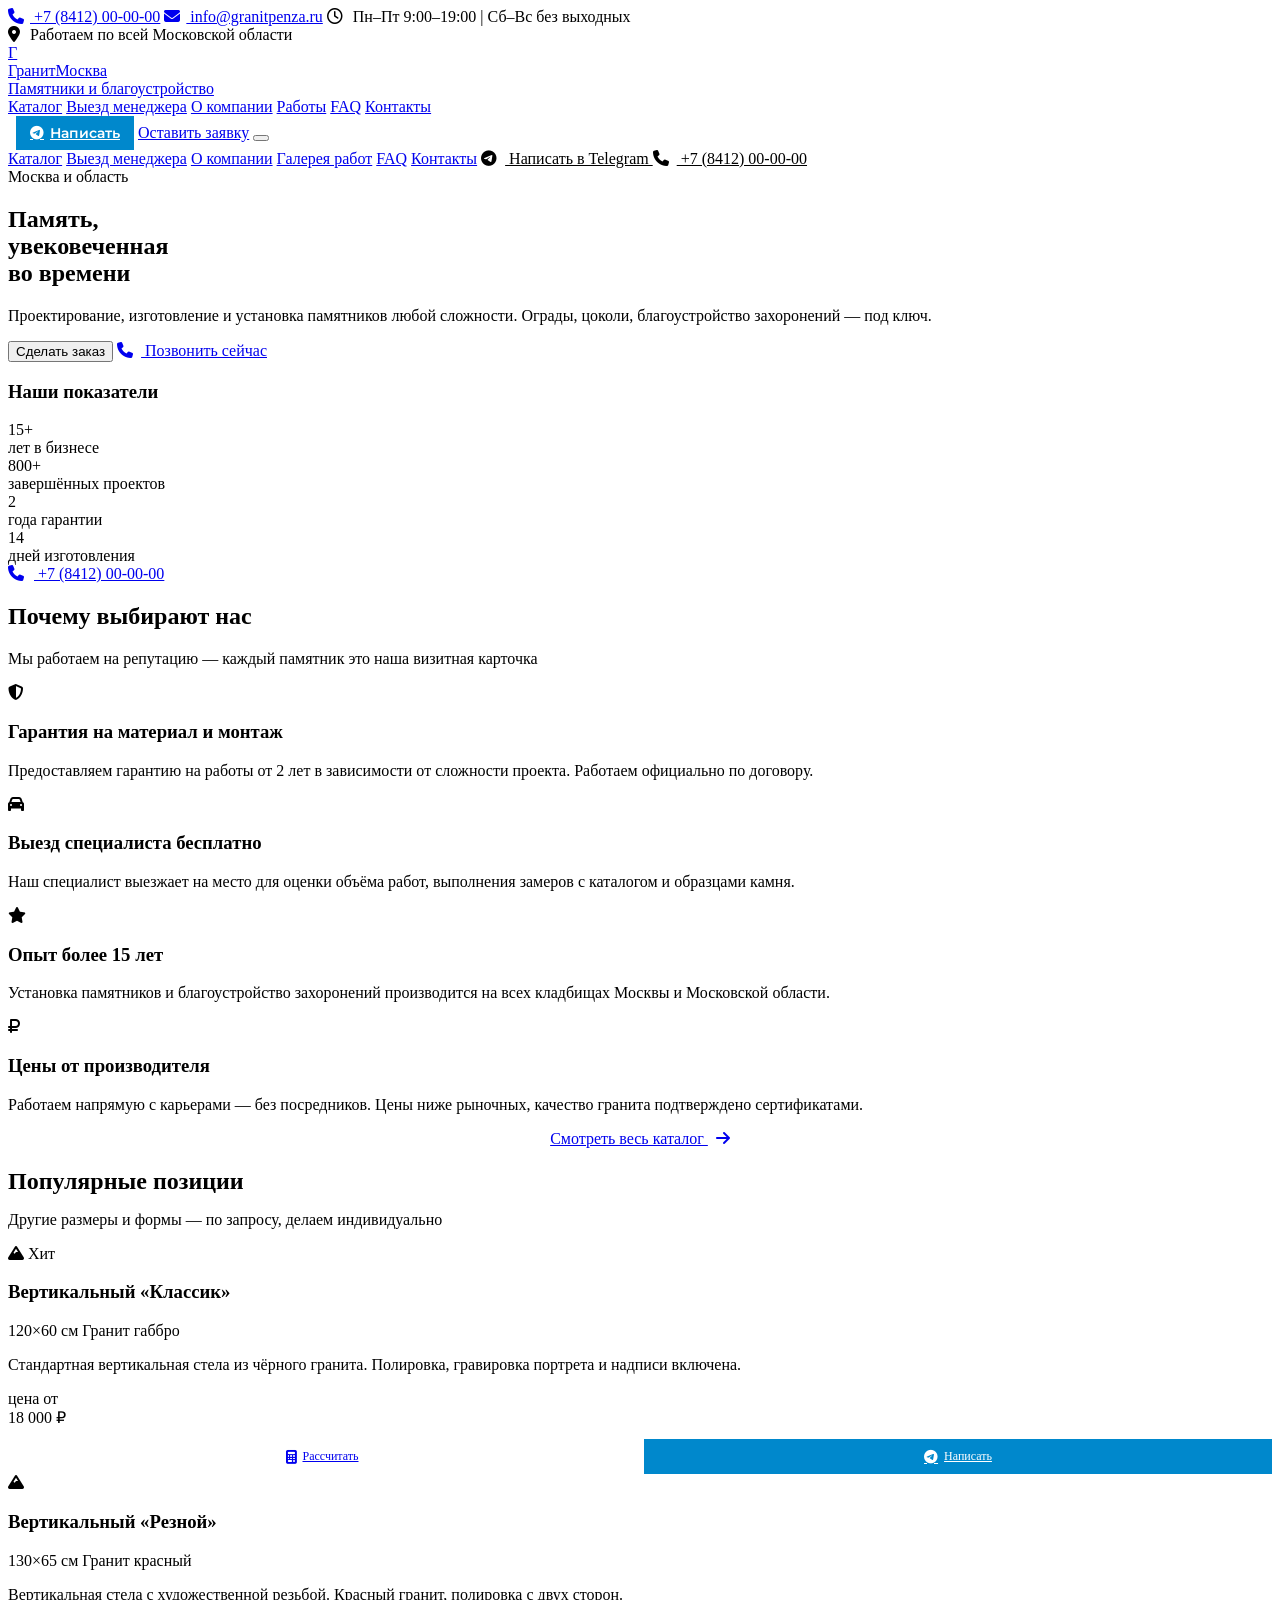
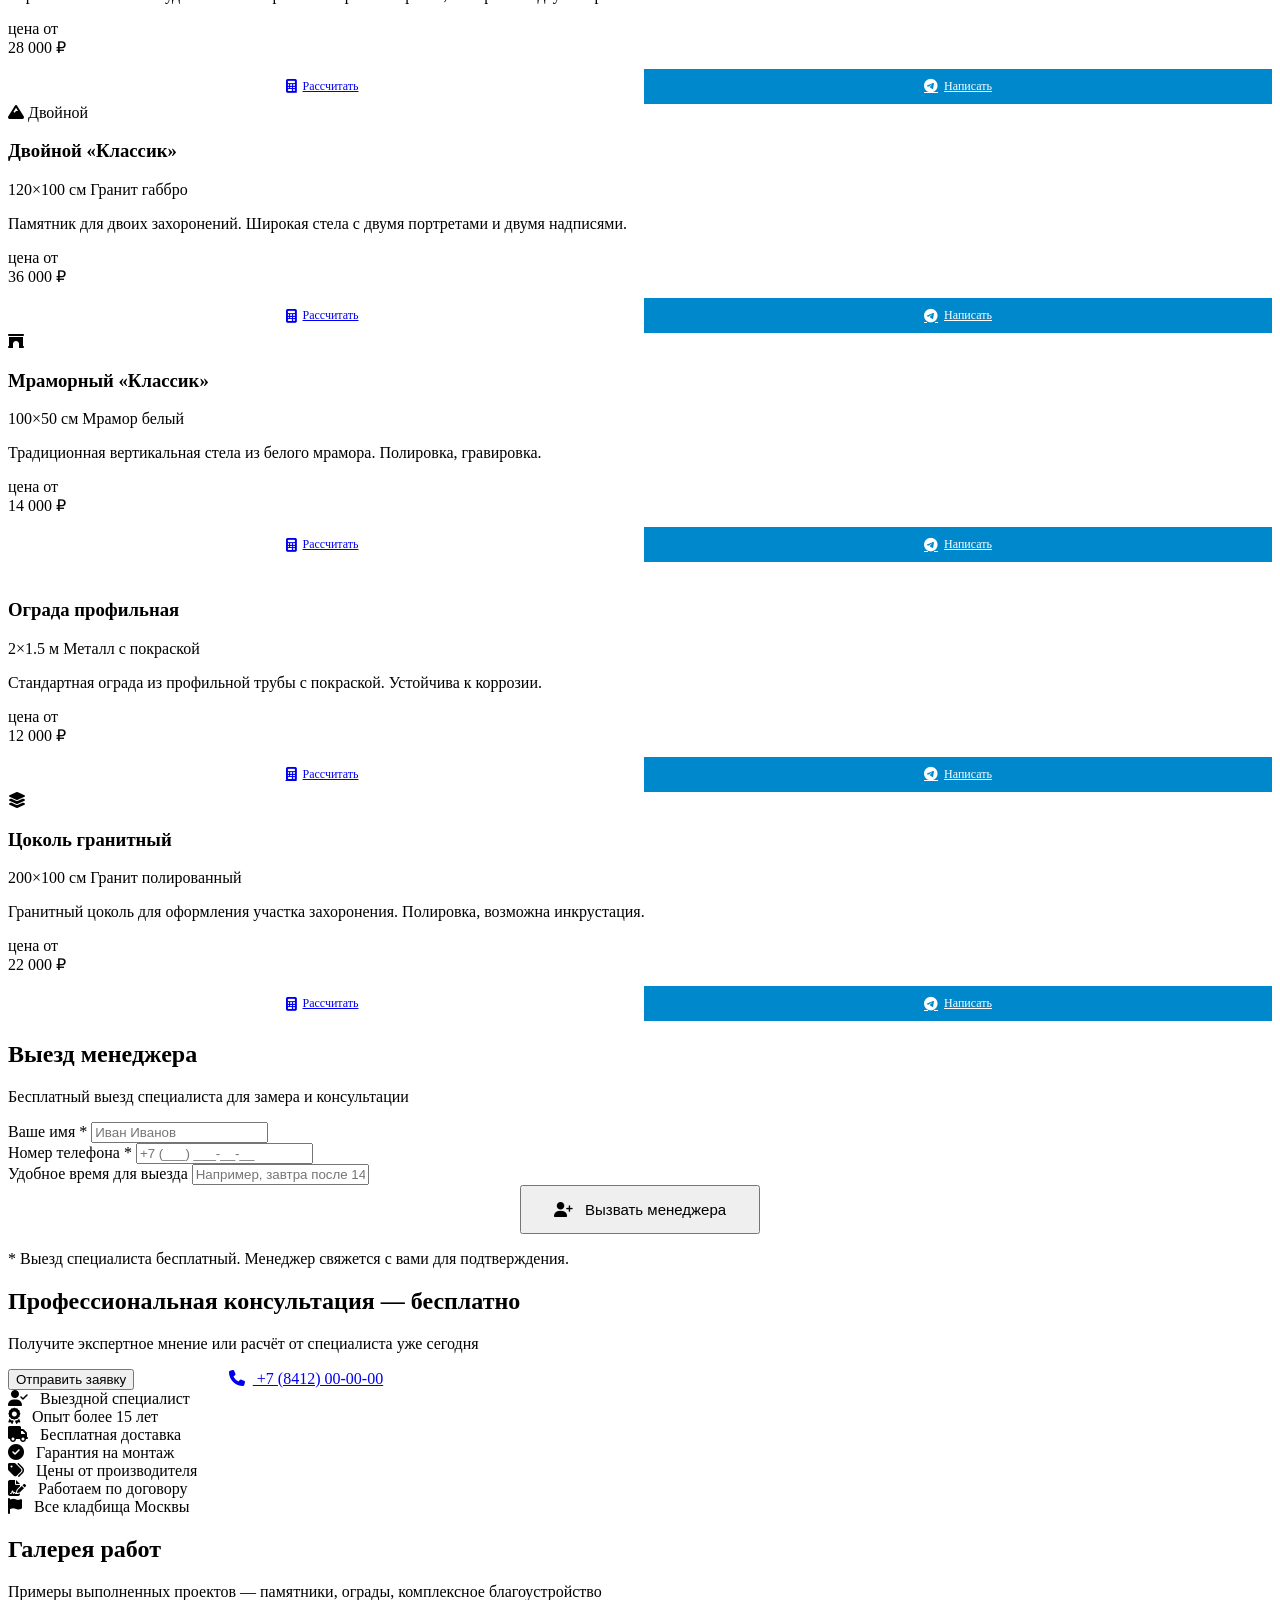
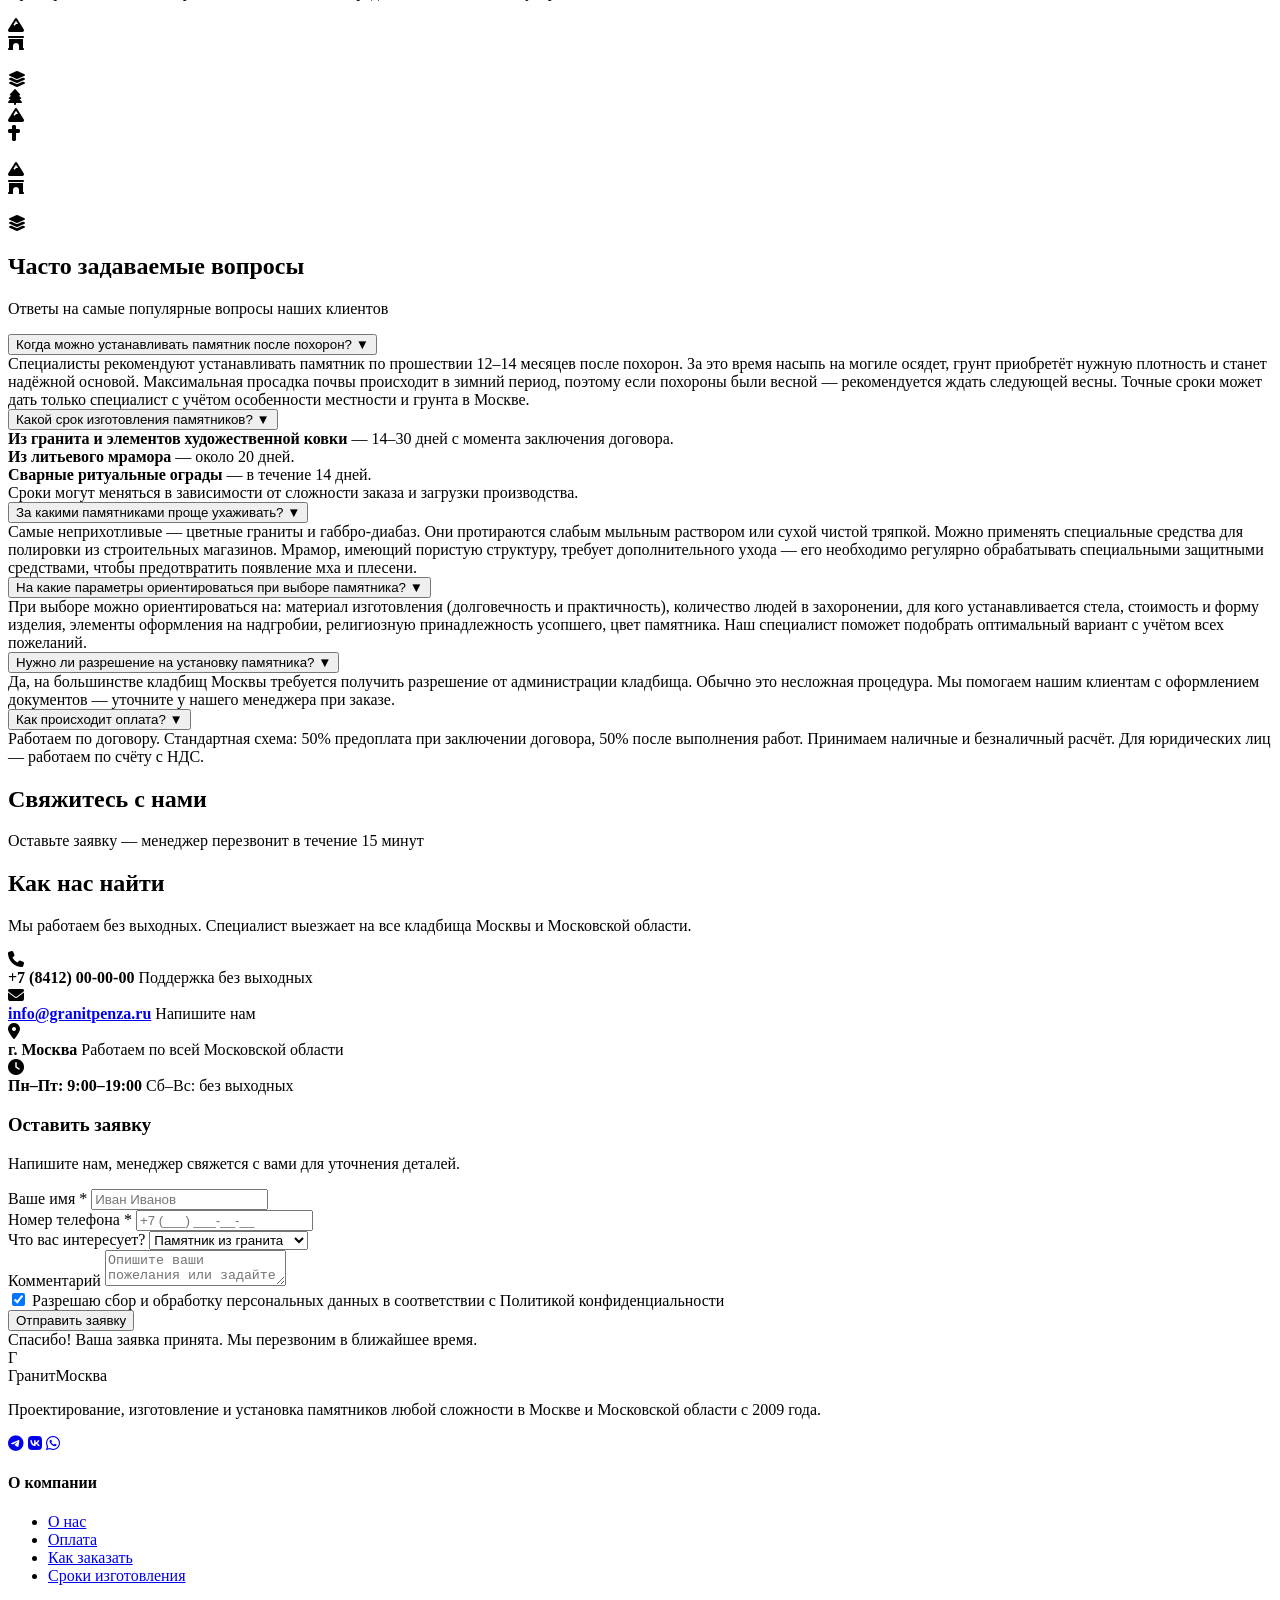
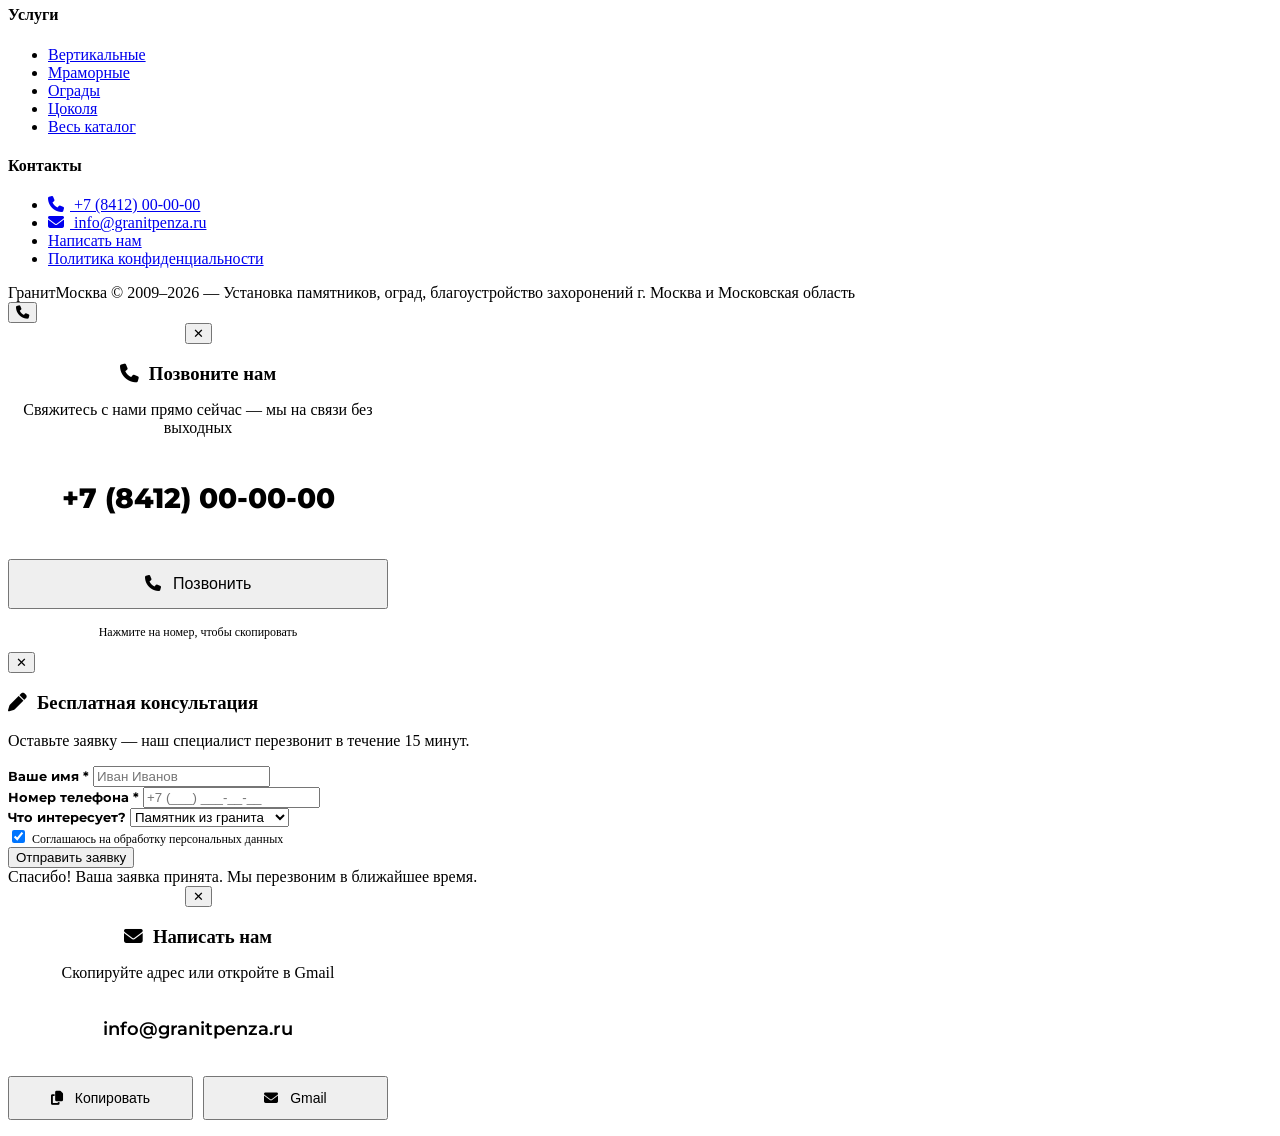
==== index.html @ 4744df00 "каталог с фильтрами, конструктор товара, адаптив" ====
<!DOCTYPE html>
<html lang="ru">
<head>
    <meta charset="UTF-8">
    <meta name="viewport" content="width=device-width, initial-scale=1.0">
    <title>ГранитМосква — Установка памятников, оград, благоустройство захоронений</title>
    <meta name="description" content="Проектирование, изготовление и установка памятников любой сложности в Москве. Установка оград, цоколя, монтаж и демонтаж.">
    <link rel="preconnect" href="https://fonts.googleapis.com">
    <link rel="preconnect" href="https://fonts.gstatic.com" crossorigin>
    <link href="https://fonts.googleapis.com/css2?family=Montserrat:wght@400;500;600;700;800&family=Open+Sans:wght@400;600&display=swap" rel="stylesheet">
    <link rel="stylesheet" href="https://cdnjs.cloudflare.com/ajax/libs/font-awesome/6.5.0/css/all.min.css">
    <link rel="stylesheet" href="css/style.css">
    <style>
        /* ===== ДОПОЛНИТЕЛЬНЫЕ СТИЛИ ДЛЯ ГЛАВНОЙ ===== */
        .catalog-link-wrap {
            text-align: center;
            margin-top: 12px;
        }
        .catalog-link-wrap .btn-primary {
            display: inline-block;
        }
        .item-actions {
            display: flex;
            gap: 8px;
            flex-wrap: wrap;
            margin-top: 12px;
        }
        .item-actions .btn-card {
            flex: 1;
            min-width: 80px;
            text-align: center;
            padding: 10px 12px;
            font-size: 12px;
            display: inline-flex;
            align-items: center;
            justify-content: center;
            gap: 6px;
        }
        .item-actions .btn-card i {
            font-size: 14px;
        }
        .btn-telegram {
            background: #0088cc;
            color: #fff;
        }
        .btn-telegram:hover {
            background: #006699;
            color: #fff;
        }
        .header-telegram {
            display: inline-flex;
            align-items: center;
            gap: 6px;
            background: #0088cc;
            color: #fff;
            padding: 8px 14px;
            border-radius: var(--radius);
            font-weight: 600;
            font-size: 14px;
            transition: background .2s;
            font-family: 'Montserrat', sans-serif;
            margin-left: 8px;
        }
        .header-telegram:hover {
            background: #006699;
            color: #fff;
        }
        @media (max-width: 900px) {
            .header-telegram {
                display: none;
            }
        }
    </style>
</head>
<body>

<!-- TOP BAR -->
<div class="topbar">
    <div class="container">
        <div class="topbar-contacts">
            <a href="tel:+78412000000" class="phone"><i class="fas fa-phone" style="margin-right:6px;"></i> +7 (8412) 00-00-00</a>
            <a href="#" onclick="event.preventDefault(); openEmailModal();"><i class="fas fa-envelope" style="margin-right:6px;"></i> info@granitpenza.ru</a>
            <span><i class="far fa-clock" style="margin-right:6px;"></i> Пн–Пт 9:00–19:00 | Сб–Вс без выходных</span>
        </div>
        <div class="topbar-right"><i class="fas fa-map-marker-alt" style="margin-right:6px;"></i> Работаем по всей Московской области</div>
    </div>
</div>

<!-- HEADER -->
<header id="top">
    <div class="header-inner">
        <a href="index.html" class="logo">
            <div class="logo-icon">Г</div>
            <div class="logo-text">
                <div class="logo-name">ГранитМосква</div>
                <div class="logo-sub">Памятники и благоустройство</div>
            </div>
        </a>
        <nav>
            <a href="catalog/" class="nav-link">Каталог</a>
            <a href="#callback" class="nav-link">Выезд менеджера</a>
            <a href="#about" class="nav-link">О компании</a>
            <a href="#gallery" class="nav-link">Работы</a>
            <a href="#faq" class="nav-link">FAQ</a>
            <a href="#contact" class="nav-link">Контакты</a>
        </nav>
        <a href="https://t.me/ваш_телеграм" target="_blank" class="header-telegram">
            <i class="fab fa-telegram-plane"></i> Написать
        </a>
        <a href="#contact" class="header-cta">Оставить заявку</a>
        <button class="burger" onclick="toggleMenu()" aria-label="Меню">
            <span></span><span></span><span></span>
        </button>
    </div>
    <div class="mobile-nav" id="mobileNav">
        <a href="catalog/" onclick="toggleMenu()">Каталог</a>
        <a href="#callback" onclick="toggleMenu()">Выезд менеджера</a>
        <a href="#about" onclick="toggleMenu()">О компании</a>
        <a href="#gallery" onclick="toggleMenu()">Галерея работ</a>
        <a href="#faq" onclick="toggleMenu()">FAQ</a>
        <a href="#contact" onclick="toggleMenu()">Контакты</a>
        <a href="https://t.me/ваш_телеграм" target="_blank" style="color: var(--gold-light); margin-top:8px;">
            <i class="fab fa-telegram-plane" style="margin-right:8px;"></i> Написать в Telegram
        </a>
        <a href="tel:+78412000000" style="color: var(--gold-light); margin-top:4px;">
            <i class="fas fa-phone" style="margin-right:8px;"></i> +7 (8412) 00-00-00
        </a>
    </div>
</header>

<!-- HERO -->
<section class="hero">
    <div class="hero-inner">
        <div class="hero-content">
            <div class="hero-label">Москва и область</div>
            <h1>Память,<br><span>увековеченная</span><br>во времени</h1>
            <p class="hero-desc">Проектирование, изготовление и установка памятников любой сложности. Ограды, цоколи, благоустройство захоронений — под ключ.</p>
            <div class="hero-buttons">
                <button class="btn-primary" onclick="openModal()">Сделать заказ</button>
                <a href="tel:+78412000000" class="btn-outline"><i class="fas fa-phone" style="margin-right:8px;"></i> Позвонить сейчас</a>
            </div>
        </div>
        <div class="hero-visual">
            <div class="hero-card">
                <h3>Наши показатели</h3>
                <div class="hero-stats">
                    <div class="hero-stat">
                        <div class="hero-stat-num">15+</div>
                        <div class="hero-stat-label">лет в бизнесе</div>
                    </div>
                    <div class="hero-stat">
                        <div class="hero-stat-num">800+</div>
                        <div class="hero-stat-label">завершённых проектов</div>
                    </div>
                    <div class="hero-stat">
                        <div class="hero-stat-num">2</div>
                        <div class="hero-stat-label">года гарантии</div>
                    </div>
                    <div class="hero-stat">
                        <div class="hero-stat-num">14</div>
                        <div class="hero-stat-label">дней изготовления</div>
                    </div>
                </div>
                <a href="tel:+78412000000" class="hero-phone-big">
                    <i class="fas fa-phone" style="margin-right:10px;"></i> +7 (8412) 00-00-00
                </a>
            </div>
        </div>
    </div>
</section>

<!-- ADVANTAGES -->
<section class="advantages" id="about">
    <h2 class="section-title">Почему выбирают нас</h2>
    <p class="section-sub">Мы работаем на репутацию — каждый памятник это наша визитная карточка</p>
    <div class="adv-grid">
        <div class="adv-card">
            <div class="adv-icon"><i class="fas fa-shield-alt"></i></div>
            <h3>Гарантия на материал и монтаж</h3>
            <p>Предоставляем гарантию на работы от 2 лет в зависимости от сложности проекта. Работаем официально по договору.</p>
        </div>
        <div class="adv-card">
            <div class="adv-icon"><i class="fas fa-car"></i></div>
            <h3>Выезд специалиста бесплатно</h3>
            <p>Наш специалист выезжает на место для оценки объёма работ, выполнения замеров с каталогом и образцами камня.</p>
        </div>
        <div class="adv-card">
            <div class="adv-icon"><i class="fas fa-star"></i></div>
            <h3>Опыт более 15 лет</h3>
            <p>Установка памятников и благоустройство захоронений производится на всех кладбищах Москвы и Московской области.</p>
        </div>
        <div class="adv-card">
            <div class="adv-icon"><i class="fas fa-ruble-sign"></i></div>
            <h3>Цены от производителя</h3>
            <p>Работаем напрямую с карьерами — без посредников. Цены ниже рыночных, качество гранита подтверждено сертификатами.</p>
        </div>
    </div>
</section>


    <div class="catalog-link-wrap">
        <a href="catalog/" class="btn-primary">
            Смотреть весь каталог <i class="fas fa-arrow-right" style="margin-left:8px;"></i>
        </a>
    </div>

<!-- POPULAR ITEMS -->
<section class="catalog-items">
    <div class="container">
        <h2 class="section-title" style="margin-bottom:8px">Популярные позиции</h2>
        <p class="section-sub">Другие размеры и формы — по запросу, делаем индивидуально</p>
    </div>
    <div class="items-grid" id="popularGrid">
        <!-- Загружается через JS -->
    </div>
</section>

<!-- CALLBACK (вместо калькулятора) -->
<section class="calculator" id="callback">
    <h2 class="section-title">Выезд менеджера</h2>
    <p class="section-sub">Бесплатный выезд специалиста для замера и консультации</p>
    <div class="calc-box">
        <div class="calc-grid">
            <div class="calc-field full">
                <label class="calc-label">Ваше имя *</label>
                <input type="text" id="cbname" class="calc-input" placeholder="Иван Иванов">
            </div>
            <div class="calc-field full">
                <label class="calc-label">Номер телефона *</label>
                <input type="tel" id="cbphone" class="calc-input" placeholder="+7 (___) ___-__-__">
            </div>
            <div class="calc-field full">
                <label class="calc-label">Удобное время для выезда</label>
                <input type="text" id="cbtime" class="calc-input" placeholder="Например, завтра после 14:00">
            </div>
        </div>
        <div style="text-align:center">
            <button class="btn-primary" onclick="sendCallbackRequest()" style="font-size:15px;padding:14px 32px;">
                <i class="fas fa-user-plus" style="margin-right:8px;"></i> Вызвать менеджера
            </button>
        </div>
        <p class="calc-note">* Выезд специалиста бесплатный. Менеджер свяжется с вами для подтверждения.</p>
    </div>
</section>

<!-- CTA BANNER -->
<div class="cta-banner">
    <h2>Профессиональная консультация — бесплатно</h2>
    <p>Получите экспертное мнение или расчёт от специалиста уже сегодня</p>
    <div class="cta-row">
        <button class="btn-primary" onclick="openModal()">Отправить заявку</button>
        <span style="color:rgba(255,255,255,0.3)">или звоните:</span>
        <a href="tel:+78412000000" class="cta-phone"><i class="fas fa-phone" style="margin-right:8px;"></i> +7 (8412) 00-00-00</a>
    </div>
</div>

<!-- USP STRIP -->
<div class="usp-strip">
    <div class="usp-inner">
        <div class="usp-item"><i class="fas fa-user-check" style="margin-right:8px;"></i> Выездной специалист</div>
        <div class="usp-item"><i class="fas fa-award" style="margin-right:8px;"></i> Опыт более 15 лет</div>
        <div class="usp-item"><i class="fas fa-truck" style="margin-right:8px;"></i> Бесплатная доставка</div>
        <div class="usp-item"><i class="fas fa-check-circle" style="margin-right:8px;"></i> Гарантия на монтаж</div>
        <div class="usp-item"><i class="fas fa-tags" style="margin-right:8px;"></i> Цены от производителя</div>
        <div class="usp-item"><i class="fas fa-file-signature" style="margin-right:8px;"></i> Работаем по договору</div>
        <div class="usp-item"><i class="fas fa-flag" style="margin-right:8px;"></i> Все кладбища Москвы</div>
    </div>
</div>

<!-- GALLERY -->
<section class="gallery" id="gallery">
    <h2 class="section-title">Галерея работ</h2>
    <p class="section-sub">Примеры выполненных проектов — памятники, ограды, комплексное благоустройство</p>
    <div class="gallery-grid">
        <div class="gallery-item"><i class="fas fa-mountain"></i></div>
        <div class="gallery-item"><i class="fas fa-archway"></i></div>
        <div class="gallery-item"><i class="fas fa-fence"></i></div>
        <div class="gallery-item"><i class="fas fa-layer-group"></i></div>
        <div class="gallery-item"><i class="fas fa-tree"></i></div>
        <div class="gallery-item"><i class="fas fa-mountain"></i></div>
        <div class="gallery-item"><i class="fas fa-cross"></i></div>
        <div class="gallery-item"><i class="fas fa-candle-holder"></i></div>
        <div class="gallery-item"><i class="fas fa-mountain"></i></div>
        <div class="gallery-item"><i class="fas fa-archway"></i></div>
        <div class="gallery-item"><i class="fas fa-fence"></i></div>
        <div class="gallery-item"><i class="fas fa-layer-group"></i></div>
    </div>
</section>

<!-- FAQ -->
<section class="faq" id="faq">
    <h2 class="section-title">Часто задаваемые вопросы</h2>
    <p class="section-sub">Ответы на самые популярные вопросы наших клиентов</p>
    <div class="faq-list">
        <div class="faq-item">
            <button class="faq-q" onclick="toggleFaq(this)">
                Когда можно устанавливать памятник после похорон?
                <span class="arrow">▼</span>
            </button>
            <div class="faq-a">
                Специалисты рекомендуют устанавливать памятник по прошествии 12–14 месяцев после похорон. За это время насыпь на могиле осядет, грунт приобретёт нужную плотность и станет надёжной основой. Максимальная просадка почвы происходит в зимний период, поэтому если похороны были весной — рекомендуется ждать следующей весны. Точные сроки может дать только специалист с учётом особенности местности и грунта в Москве.
            </div>
        </div>
        <div class="faq-item">
            <button class="faq-q" onclick="toggleFaq(this)">
                Какой срок изготовления памятников?
                <span class="arrow">▼</span>
            </button>
            <div class="faq-a">
                <strong>Из гранита и элементов художественной ковки</strong> — 14–30 дней с момента заключения договора.<br>
                <strong>Из литьевого мрамора</strong> — около 20 дней.<br>
                <strong>Сварные ритуальные ограды</strong> — в течение 14 дней.<br>
                Сроки могут меняться в зависимости от сложности заказа и загрузки производства.
            </div>
        </div>
        <div class="faq-item">
            <button class="faq-q" onclick="toggleFaq(this)">
                За какими памятниками проще ухаживать?
                <span class="arrow">▼</span>
            </button>
            <div class="faq-a">
                Самые неприхотливые — цветные граниты и габбро-диабаз. Они протираются слабым мыльным раствором или сухой чистой тряпкой. Можно применять специальные средства для полировки из строительных магазинов. Мрамор, имеющий пористую структуру, требует дополнительного ухода — его необходимо регулярно обрабатывать специальными защитными средствами, чтобы предотвратить появление мха и плесени.
            </div>
        </div>
        <div class="faq-item">
            <button class="faq-q" onclick="toggleFaq(this)">
                На какие параметры ориентироваться при выборе памятника?
                <span class="arrow">▼</span>
            </button>
            <div class="faq-a">
                При выборе можно ориентироваться на: материал изготовления (долговечность и практичность), количество людей в захоронении, для кого устанавливается стела, стоимость и форму изделия, элементы оформления на надгробии, религиозную принадлежность усопшего, цвет памятника. Наш специалист поможет подобрать оптимальный вариант с учётом всех пожеланий.
            </div>
        </div>
        <div class="faq-item">
            <button class="faq-q" onclick="toggleFaq(this)">
                Нужно ли разрешение на установку памятника?
                <span class="arrow">▼</span>
            </button>
            <div class="faq-a">
                Да, на большинстве кладбищ Москвы требуется получить разрешение от администрации кладбища. Обычно это несложная процедура. Мы помогаем нашим клиентам с оформлением документов — уточните у нашего менеджера при заказе.
            </div>
        </div>
        <div class="faq-item">
            <button class="faq-q" onclick="toggleFaq(this)">
                Как происходит оплата?
                <span class="arrow">▼</span>
            </button>
            <div class="faq-a">
                Работаем по договору. Стандартная схема: 50% предоплата при заключении договора, 50% после выполнения работ. Принимаем наличные и безналичный расчёт. Для юридических лиц — работаем по счёту с НДС.
            </div>
        </div>
    </div>
</section>

<!-- CONTACT -->
<section class="contact" id="contact">
    <h2 class="section-title">Свяжитесь с нами</h2>
    <p class="section-sub">Оставьте заявку — менеджер перезвонит в течение 15 минут</p>
    <div class="contact-inner">
        <div class="contact-info">
            <h2>Как нас найти</h2>
            <p>Мы работаем без выходных. Специалист выезжает на все кладбища Москвы и Московской области.</p>
            <div class="contact-detail">
                <div class="cdet">
                    <div class="cdet-icon"><i class="fas fa-phone"></i></div>
                    <div>
                        <strong>+7 (8412) 00-00-00</strong>
                        <span>Поддержка без выходных</span>
                    </div>
                </div>
                <div class="cdet">
                    <div class="cdet-icon"><i class="fas fa-envelope"></i></div>
                    <div>
                        <strong><a href="#" onclick="event.preventDefault(); openEmailModal();">info@granitpenza.ru</a></strong>
                        <span>Напишите нам</span>
                    </div>
                </div>
                <div class="cdet">
                    <div class="cdet-icon"><i class="fas fa-map-marker-alt"></i></div>
                    <div>
                        <strong>г. Москва</strong>
                        <span>Работаем по всей Московской области</span>
                    </div>
                </div>
                <div class="cdet">
                    <div class="cdet-icon"><i class="fas fa-clock"></i></div>
                    <div>
                        <strong>Пн–Пт: 9:00–19:00</strong>
                        <span>Сб–Вс: без выходных</span>
                    </div>
                </div>
            </div>
        </div>
        <div class="form-card">
            <h3>Оставить заявку</h3>
            <p>Напишите нам, менеджер свяжется с вами для уточнения деталей.</p>
            <div id="mainForm">
                <div class="form-group">
                    <label>Ваше имя *</label>
                    <input type="text" id="fname" placeholder="Иван Иванов">
                </div>
                <div class="form-group">
                    <label>Номер телефона *</label>
                    <input type="tel" id="fphone" placeholder="+7 (___) ___-__-__">
                </div>
                <div class="form-group">
                    <label>Что вас интересует?</label>
                    <select id="ftype">
                        <option>Памятник из гранита</option>
                        <option>Памятник из мрамора</option>
                        <option>Ограда</option>
                        <option>Цоколь</option>
                        <option>Благоустройство</option>
                        <option>Другое</option>
                    </select>
                </div>
                <div class="form-group">
                    <label>Комментарий</label>
                    <textarea id="fcomment" placeholder="Опишите ваши пожелания или задайте вопрос..."></textarea>
                </div>
                <div class="form-checkbox">
                    <input type="checkbox" id="fcheck" checked>
                    <label for="fcheck">Разрешаю сбор и обработку персональных данных в соответствии с Политикой конфиденциальности</label>
                </div>
                <button class="btn-submit" onclick="submitForm('mainForm', 'mainSuccess')">Отправить заявку</button>
                <div class="success-msg" id="mainSuccess">Спасибо! Ваша заявка принята. Мы перезвоним в ближайшее время.</div>
            </div>
        </div>
    </div>
</section>

<!-- FOOTER -->
<footer>
    <div class="footer-inner">
        <div class="footer-brand">
            <div class="logo" style="margin-bottom:14px">
                <div class="logo-icon">Г</div>
                <div class="logo-text">
                    <div class="logo-name">ГранитМосква</div>
                </div>
            </div>
            <p>Проектирование, изготовление и установка памятников любой сложности в Москве и Московской области с 2009 года.</p>
            <div class="footer-social">
                <a href="https://t.me/ваш_телеграм" target="_blank" class="soc-btn" title="Telegram"><i class="fab fa-telegram-plane"></i></a>
                <a href="#" class="soc-btn" title="ВКонтакте"><i class="fab fa-vk"></i></a>
                <a href="#" class="soc-btn" title="WhatsApp"><i class="fab fa-whatsapp"></i></a>
            </div>
        </div>
        <div class="footer-col">
            <h4>О компании</h4>
            <ul>
                <li><a href="#about">О нас</a></li>
                <li><a href="#" onclick="return false">Оплата</a></li>
                <li><a href="#" onclick="return false">Как заказать</a></li>
                <li><a href="#" onclick="return false">Сроки изготовления</a></li>
            </ul>
        </div>
        <div class="footer-col">
            <h4>Услуги</h4>
            <ul>
                <li><a href="catalog/?category=vertical">Вертикальные</a></li>
                <li><a href="catalog/?category=marble">Мраморные</a></li>
                <li><a href="catalog/?category=fence">Ограды</a></li>
                <li><a href="catalog/?category=socle">Цоколя</a></li>
                <li><a href="catalog/">Весь каталог</a></li>
            </ul>
        </div>
        <div class="footer-col">
            <h4>Контакты</h4>
            <ul>
                <li><a href="tel:+78412000000"><i class="fas fa-phone" style="margin-right:6px;"></i> +7 (8412) 00-00-00</a></li>
                <li><a href="#" onclick="event.preventDefault(); openEmailModal();"><i class="fas fa-envelope" style="margin-right:6px;"></i> info@granitpenza.ru</a></li>
                <li><a href="#contact">Написать нам</a></li>
                <li><a href="#" onclick="return false">Политика конфиденциальности</a></li>
            </ul>
        </div>
    </div>
    <div class="footer-bottom container">
        <span>ГранитМосква © 2009–2026 — Установка памятников, оград, благоустройство захоронений</span>
        <span>г. Москва и Московская область</span>
    </div>
</footer>

<!-- FLOATING PHONE -->
<button class="floating-phone" onclick="openPhoneModal()" title="Позвонить">
    <i class="fas fa-phone"></i>
</button>

<!-- MODAL ДЛЯ ЗВОНКА -->
<div class="modal-overlay" id="phoneModalOverlay" onclick="closePhoneModalOutside(event)">
    <div class="modal" style="max-width:380px; text-align:center;">
        <button class="modal-close" onclick="closePhoneModal()">✕</button>
        <h3 style="margin-bottom:8px;"><i class="fas fa-phone" style="color:var(--gold); margin-right:10px;"></i>Позвоните нам</h3>
        <p style="margin-bottom:24px; color:var(--text-light);">Свяжитесь с нами прямо сейчас — мы на связи без выходных</p>
        <div style="background:var(--gray-bg); border-radius:12px; padding:20px; margin-bottom:24px;">
            <a href="tel:+78412000000" style="font-size:28px; font-weight:800; color:var(--dark); text-decoration:none; font-family:'Montserrat',sans-serif;">
                +7 (8412) 00-00-00
            </a>
        </div>
        <button class="btn-primary" onclick="window.location.href='tel:+78412000000'" style="width:100%; font-size:16px; padding:14px;">
            <i class="fas fa-phone" style="margin-right:8px;"></i> Позвонить
        </button>
        <p style="font-size:12px; color:var(--text-light); margin-top:16px;">Нажмите на номер, чтобы скопировать</p>
    </div>
</div>

<!-- MODAL ДЛЯ ЗАЯВКИ -->
<div class="modal-overlay" id="modalOverlay" onclick="closeModalOutside(event)">
    <div class="modal">
        <button class="modal-close" onclick="closeModal()">✕</button>
        <h3><i class="fas fa-pen" style="color:var(--gold); margin-right:10px;"></i>Бесплатная консультация</h3>
        <p>Оставьте заявку — наш специалист перезвонит в течение 15 минут.</p>
        <div id="modalFormWrap">
            <div class="form-group">
                <label style="color:var(--dark);font-weight:700;font-size:13px;font-family:'Montserrat',sans-serif;">Ваше имя *</label>
                <input type="text" id="mname" placeholder="Иван Иванов">
            </div>
            <div class="form-group">
                <label style="color:var(--dark);font-weight:700;font-size:13px;font-family:'Montserrat',sans-serif;">Номер телефона *</label>
                <input type="tel" id="mphone" placeholder="+7 (___) ___-__-__">
            </div>
            <div class="form-group">
                <label style="color:var(--dark);font-weight:700;font-size:13px;font-family:'Montserrat',sans-serif;">Что интересует?</label>
                <select id="mtype">
                    <option>Памятник из гранита</option>
                    <option>Памятник из мрамора</option>
                    <option>Ограда</option>
                    <option>Цоколь</option>
                    <option>Благоустройство</option>
                    <option>Другое</option>
                </select>
            </div>
            <div class="form-checkbox">
                <input type="checkbox" id="mcheck" checked>
                <label for="mcheck" style="font-size:12px;color:var(--text-light);">Соглашаюсь на обработку персональных данных</label>
            </div>
            <button class="btn-submit" onclick="submitForm('modalFormWrap', 'modalSuccess')">Отправить заявку</button>
            <div class="success-msg" id="modalSuccess">Спасибо! Ваша заявка принята. Мы перезвоним в ближайшее время.</div>
        </div>
    </div>
</div>

<!-- EMAIL MODAL -->
<div class="modal-overlay" id="emailModalOverlay" onclick="closeEmailModalOutside(event)">
    <div class="modal" style="max-width:380px; text-align:center;">
        <button class="modal-close" onclick="closeEmailModal()">✕</button>
        <h3 style="margin-bottom:8px;"><i class="fas fa-envelope" style="color:var(--gold); margin-right:10px;"></i>Написать нам</h3>
        <p style="margin-bottom:20px; color:var(--text-light);">Скопируйте адрес или откройте в Gmail</p>
        <div style="background:var(--gray-bg); border-radius:12px; padding:16px; margin-bottom:20px; word-break:break-all;">
            <span style="font-size:18px; font-weight:600; font-family:'Montserrat',sans-serif; color:var(--dark);">
                info@granitpenza.ru
            </span>
        </div>
        <div style="display:flex; gap:10px; flex-wrap:wrap; justify-content:center;">
            <button class="btn-primary" onclick="copyEmail()" style="flex:1; min-width:120px; font-size:14px; padding:12px 20px;">
                <i class="fas fa-copy" style="margin-right:8px;"></i> Копировать
            </button>
            <button class="btn-primary" onclick="openGmail()" style="flex:1; min-width:120px; font-size:14px; padding:12px 20px;">
                <i class="fas fa-envelope" style="margin-right:8px;"></i> Gmail
            </button>
        </div>
        <p style="font-size:12px; color:var(--text-light); margin-top:16px;" id="copyMessage"></p>
    </div>
</div>

<script src="js/main.js"></script>
<script>
    // ===== ЗАГРУЗКА ПОПУЛЯРНЫХ ТОВАРОВ НА ГЛАВНОЙ =====
    document.addEventListener('DOMContentLoaded', function() {
        const grid = document.getElementById('popularGrid');
        if (!grid) return;

        // Берём первые 6 популярных товаров из глобального списка
        const popular = PRODUCTS.filter(p => p.popular).slice(0, 6);

        if (popular.length === 0) {
            grid.innerHTML = '<p style="grid-column:1/-1;text-align:center;color:var(--text-light);">Нет популярных товаров</p>';
            return;
        }

        grid.innerHTML = popular.map(p => `
            <div class="item-card" data-cat="${p.category}">
                <div class="item-img">
                    <i class="fas fa-${p.imageIcon || 'mountain'}"></i>
                    ${p.badge ? `<span class="item-badge">${p.badge}</span>` : ''}
                </div>
                <div class="item-body">
                    <h3>${p.name}</h3>
                    <div class="item-dims">
                        <span class="dim-tag">${p.sizes[0]}</span>
                        <span class="dim-tag">${p.materials[0]}</span>
                    </div>
                    <p class="item-desc">${p.description}</p>
                    <div class="item-footer" style="flex-direction:column;gap:8px;align-items:stretch;">
                        <div class="item-price">
                            <div class="item-price-from">цена от</div>
                            <div class="item-price-val">${p.price.toLocaleString('ru-RU')} <span class="item-price-unit">₽</span></div>
                        </div>
                        <div class="item-actions">
                            <a href="product/?id=${p.id}" class="btn-card">
                                <i class="fas fa-calculator"></i> Рассчитать
                            </a>
                            <a href="https://t.me/ваш_телеграм" target="_blank" class="btn-card btn-telegram">
                                <i class="fab fa-telegram-plane"></i> Написать
                            </a>
                        </div>
                    </div>
                </div>
            </div>
        `).join('');
    });
</script>
</body>
</html>
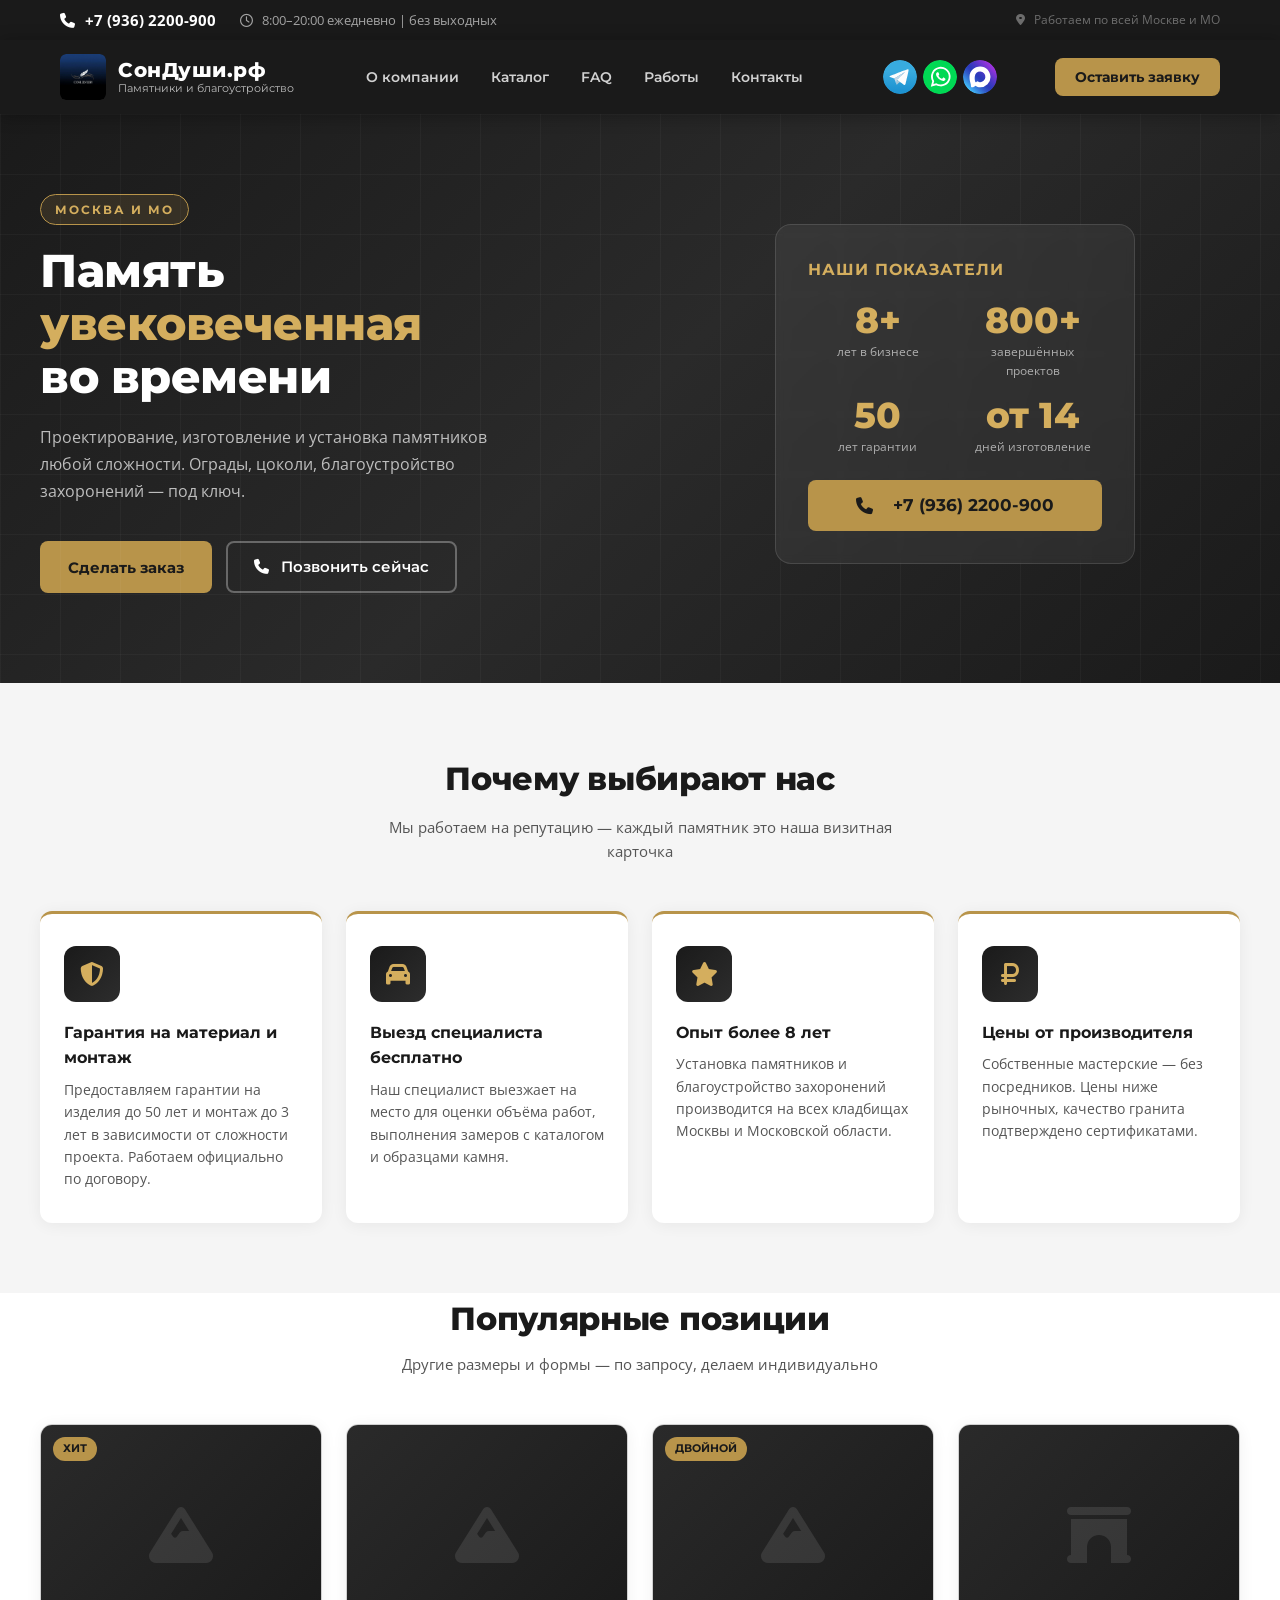
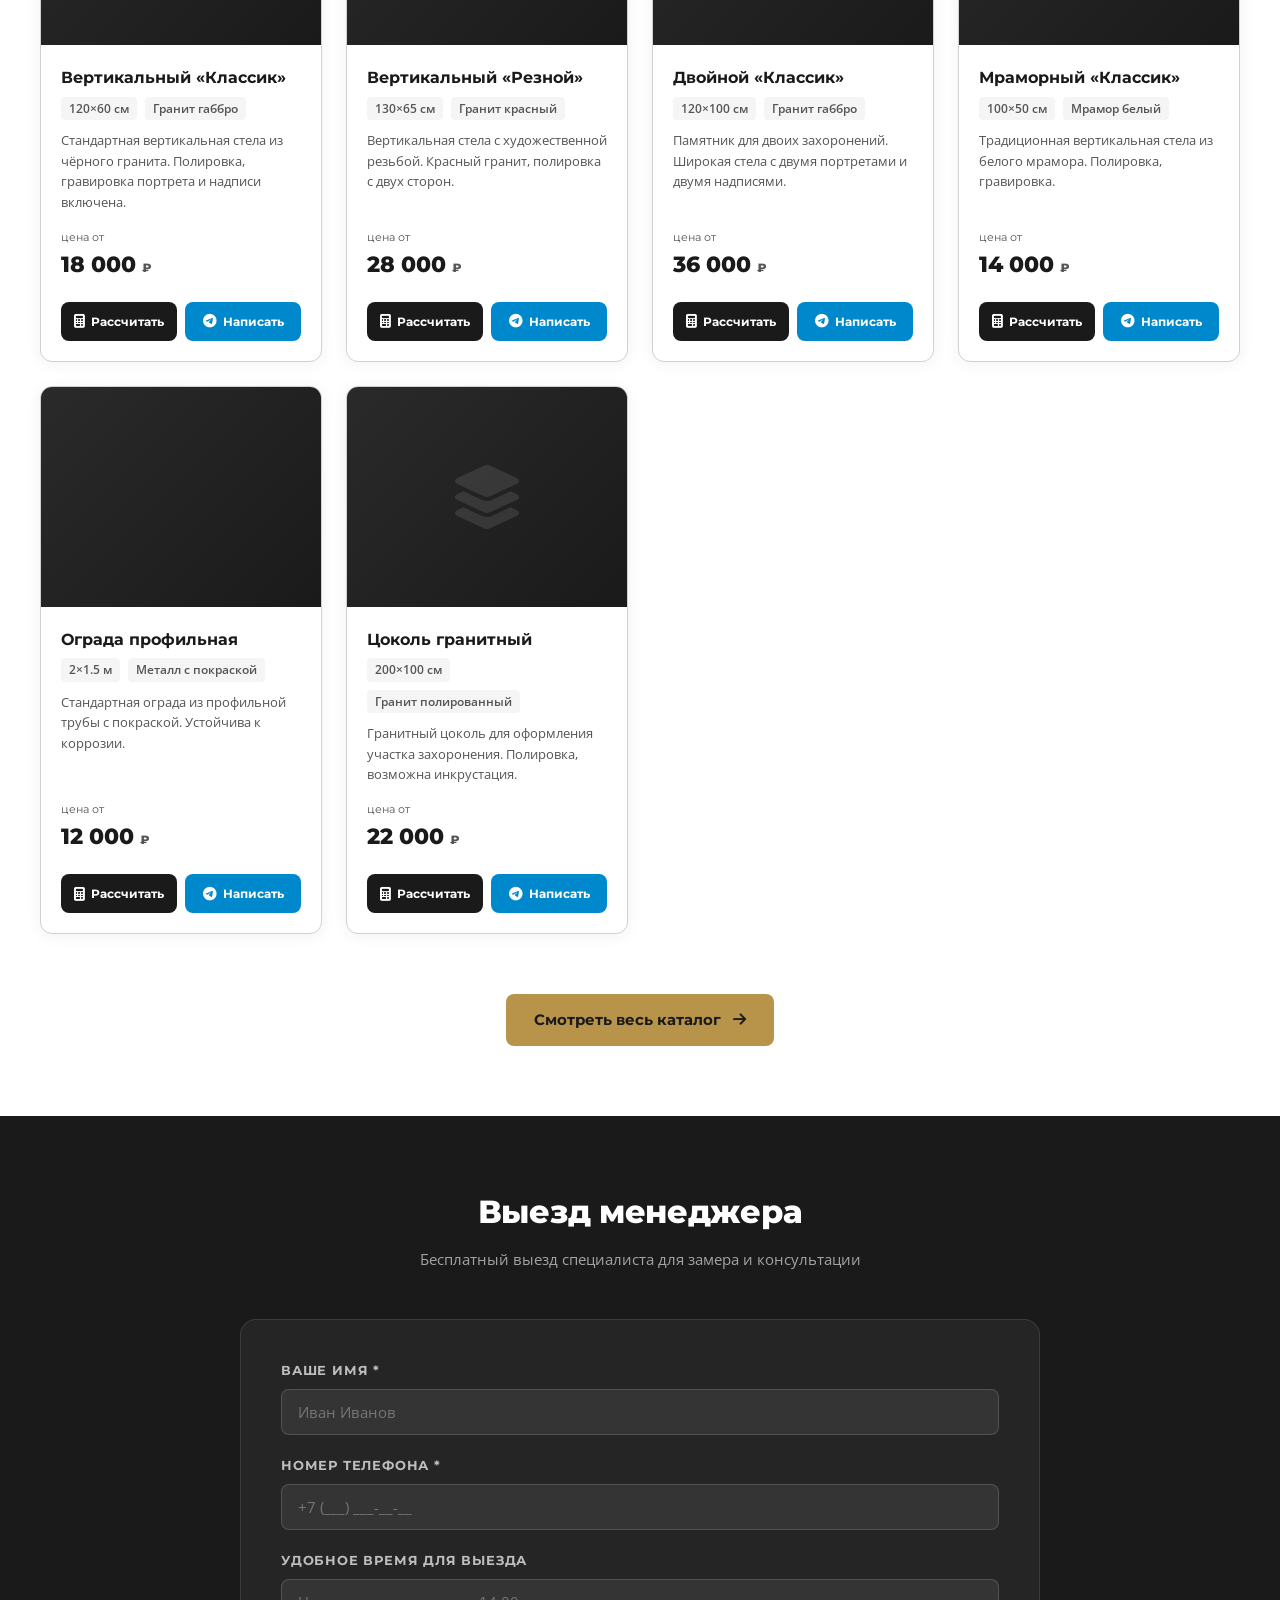
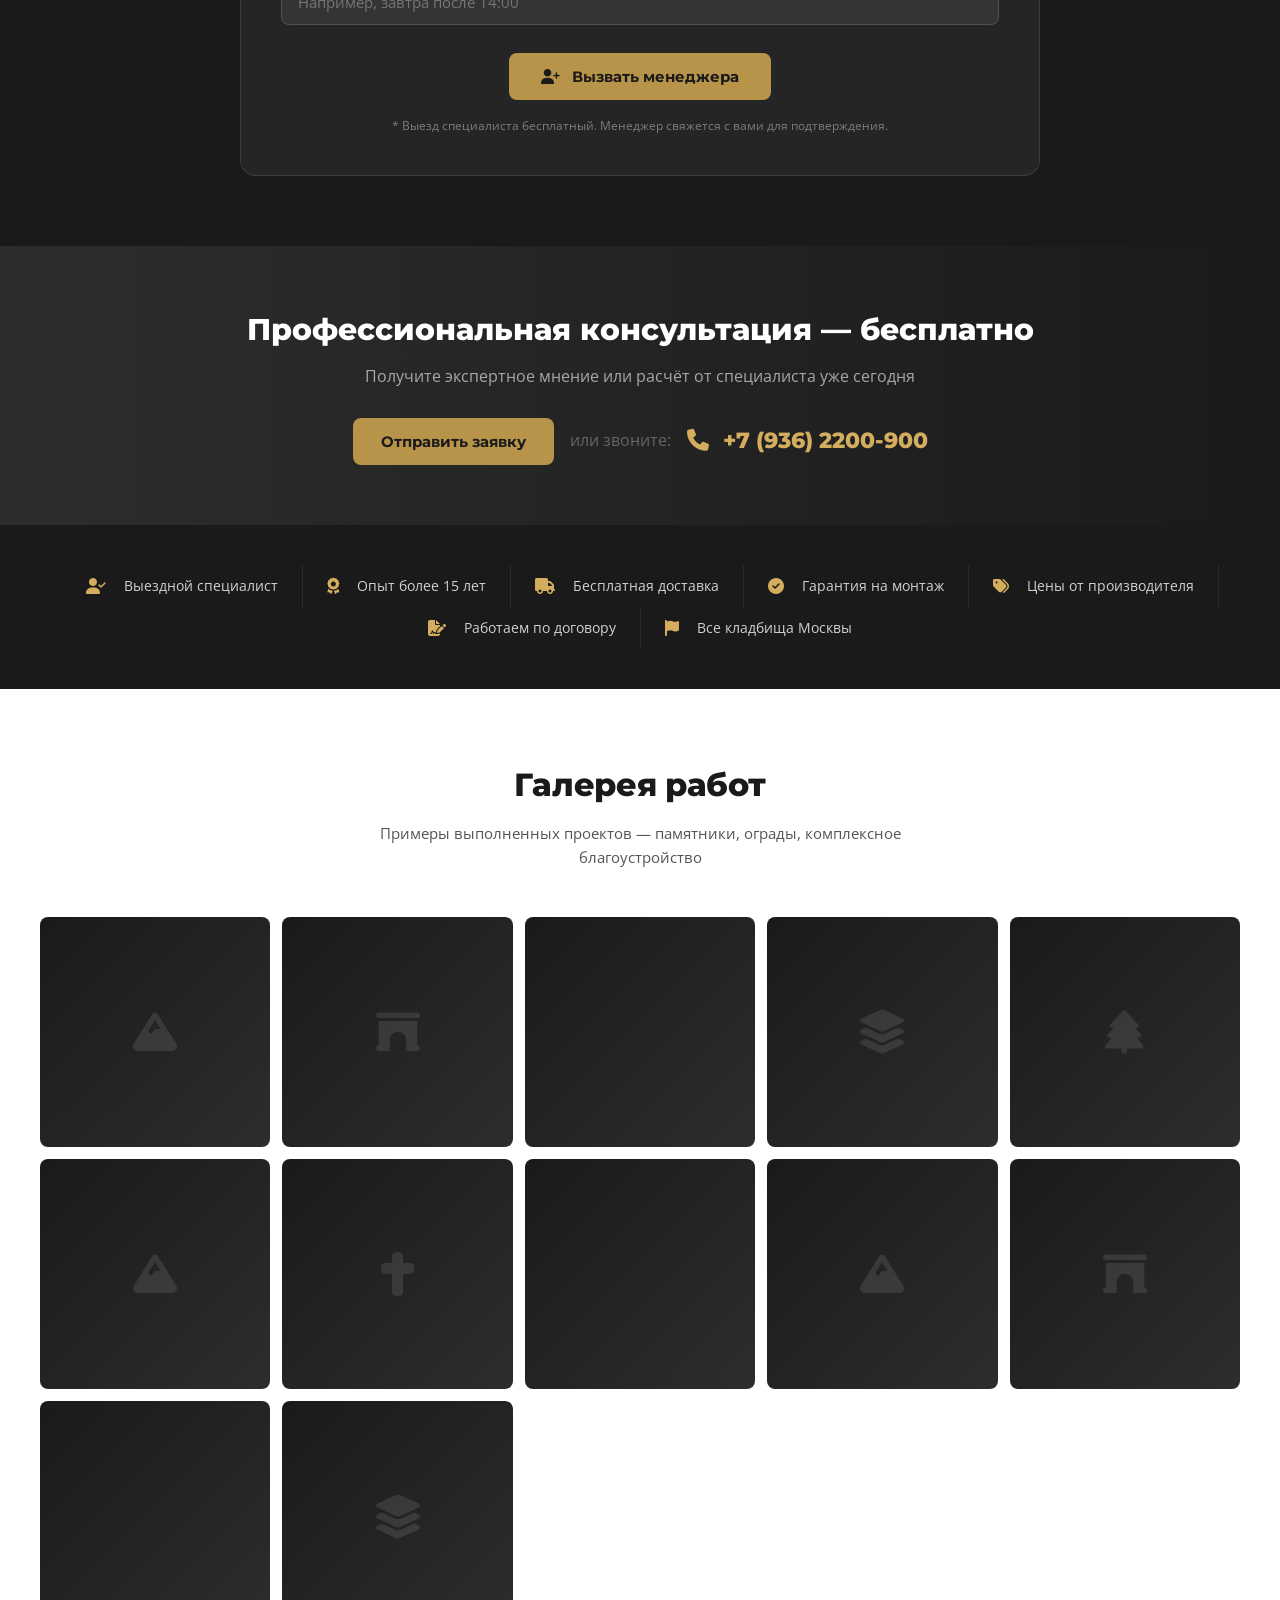
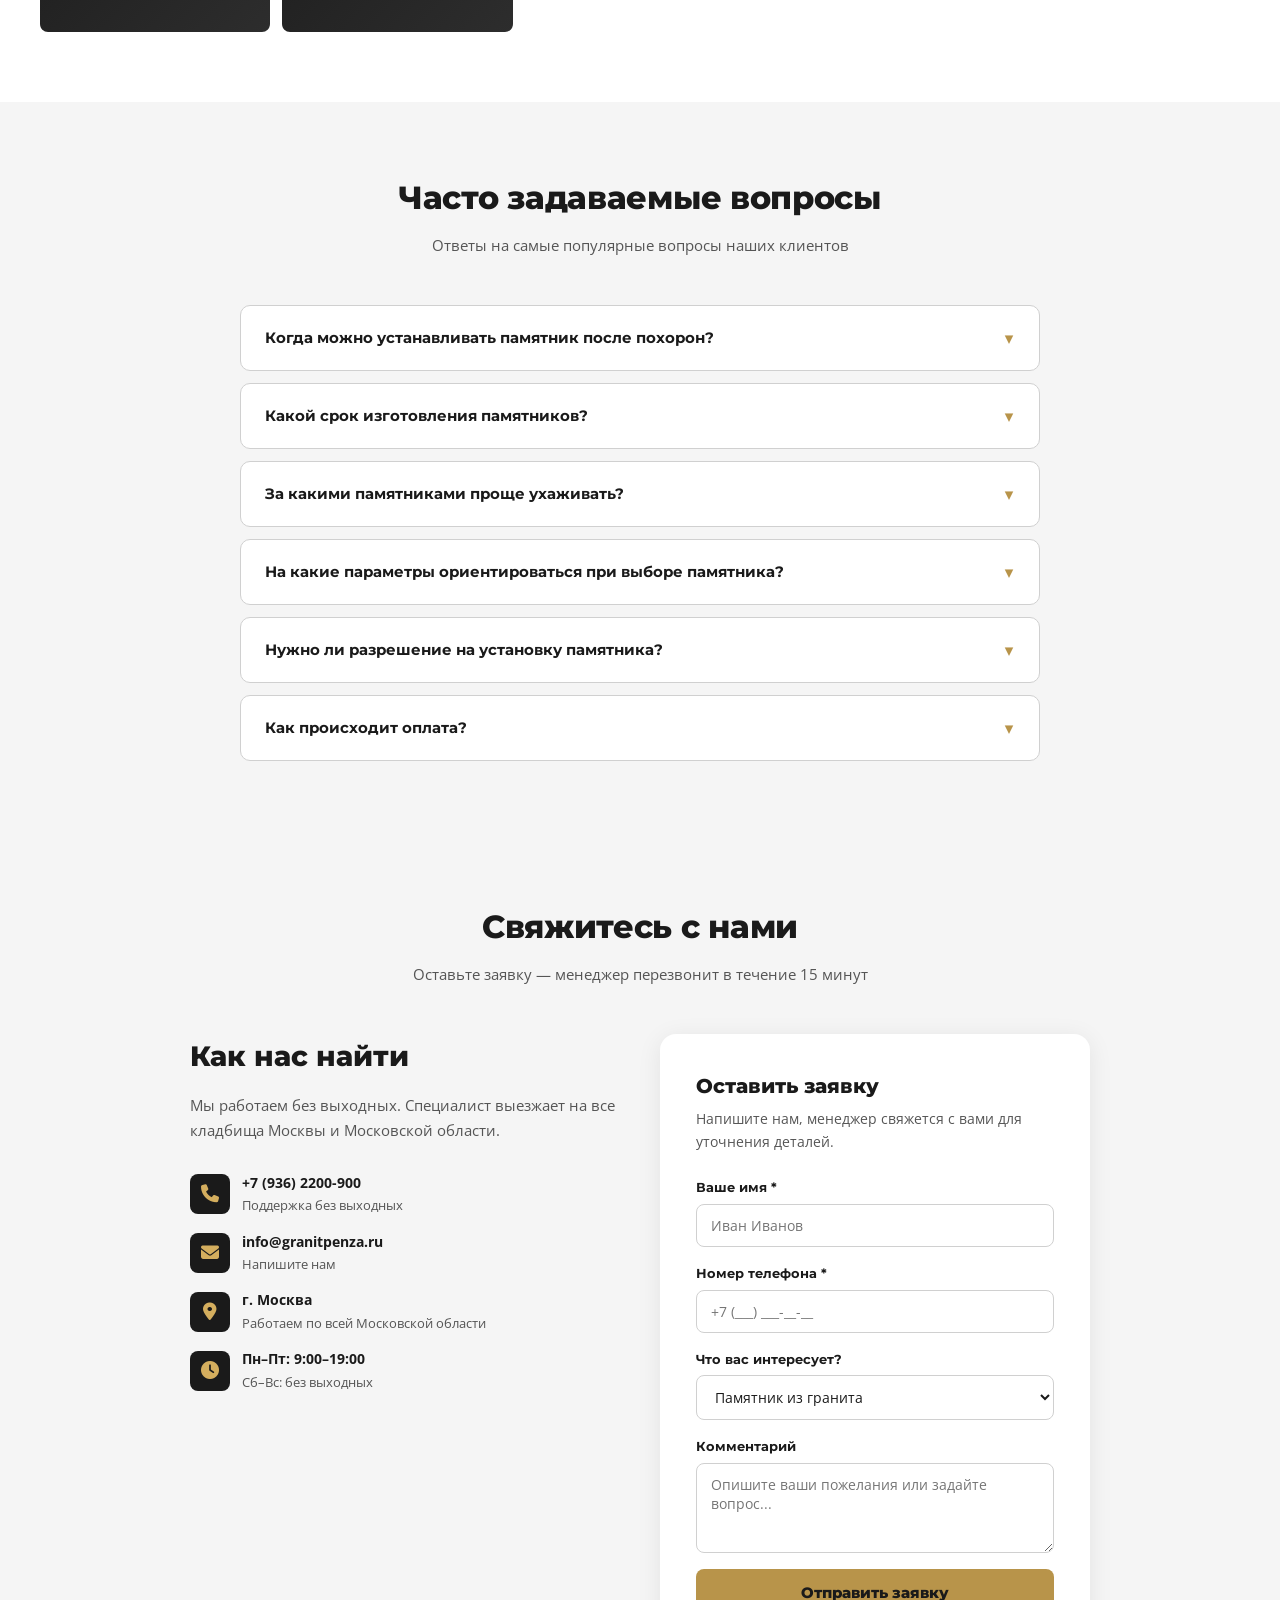
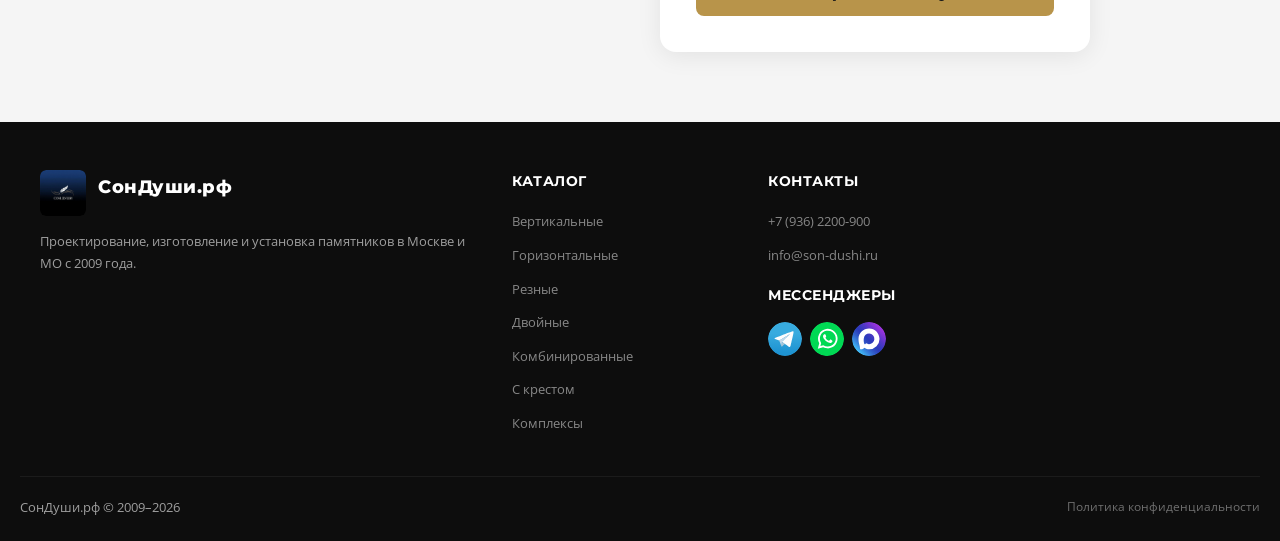
==== commit 91be00e6: "Политика конфиденциальности, свг значки мессенджеров, общая шапка и футер" ====
--- a/index.html
+++ b/index.html
@@ -3,7 +3,7 @@
 <head>
     <meta charset="UTF-8">
     <meta name="viewport" content="width=device-width, initial-scale=1.0">
-    <title>ГранитМосква — Установка памятников, оград, благоустройство захоронений</title>
+    <title>СонДуши.рф — Установка памятников, оград, благоустройство захоронений</title>
     <meta name="description" content="Проектирование, изготовление и установка памятников любой сложности в Москве. Установка оград, цоколя, монтаж и демонтаж.">
     <link rel="preconnect" href="https://fonts.googleapis.com">
     <link rel="preconnect" href="https://fonts.gstatic.com" crossorigin>
@@ -11,7 +11,7 @@
     <link rel="stylesheet" href="https://cdnjs.cloudflare.com/ajax/libs/font-awesome/6.5.0/css/all.min.css">
     <link rel="stylesheet" href="css/style.css">
     <style>
-        /* ===== ДОПОЛНИТЕЛЬНЫЕ СТИЛИ ДЛЯ ГЛАВНОЙ ===== */
+
         .catalog-link-wrap {
             text-align: center;
             margin-top: 12px;
@@ -78,66 +78,25 @@
 <div class="topbar">
     <div class="container">
         <div class="topbar-contacts">
-            <a href="tel:+78412000000" class="phone"><i class="fas fa-phone" style="margin-right:6px;"></i> +7 (8412) 00-00-00</a>
-            <a href="#" onclick="event.preventDefault(); openEmailModal();"><i class="fas fa-envelope" style="margin-right:6px;"></i> info@granitpenza.ru</a>
-            <span><i class="far fa-clock" style="margin-right:6px;"></i> Пн–Пт 9:00–19:00 | Сб–Вс без выходных</span>
-        </div>
-        <div class="topbar-right"><i class="fas fa-map-marker-alt" style="margin-right:6px;"></i> Работаем по всей Московской области</div>
+            <a href="tel:+79362200900" class="phone"><i class="fas fa-phone" style="margin-right:6px;"></i> +7 (936) 2200-900</a>
+            <span><i class="far fa-clock" style="margin-right:6px;"></i> 8:00–20:00 ежедневно | без выходных</span>
+        </div>
+        <div class="topbar-right"><i class="fas fa-map-marker-alt" style="margin-right:6px;"></i> Работаем по всей Москве и МО</div>
     </div>
 </div>
 
-<!-- HEADER -->
-<header id="top">
-    <div class="header-inner">
-        <a href="index.html" class="logo">
-            <div class="logo-icon">Г</div>
-            <div class="logo-text">
-                <div class="logo-name">ГранитМосква</div>
-                <div class="logo-sub">Памятники и благоустройство</div>
-            </div>
-        </a>
-        <nav>
-            <a href="catalog/" class="nav-link">Каталог</a>
-            <a href="#callback" class="nav-link">Выезд менеджера</a>
-            <a href="#about" class="nav-link">О компании</a>
-            <a href="#gallery" class="nav-link">Работы</a>
-            <a href="#faq" class="nav-link">FAQ</a>
-            <a href="#contact" class="nav-link">Контакты</a>
-        </nav>
-        <a href="https://t.me/ваш_телеграм" target="_blank" class="header-telegram">
-            <i class="fab fa-telegram-plane"></i> Написать
-        </a>
-        <a href="#contact" class="header-cta">Оставить заявку</a>
-        <button class="burger" onclick="toggleMenu()" aria-label="Меню">
-            <span></span><span></span><span></span>
-        </button>
-    </div>
-    <div class="mobile-nav" id="mobileNav">
-        <a href="catalog/" onclick="toggleMenu()">Каталог</a>
-        <a href="#callback" onclick="toggleMenu()">Выезд менеджера</a>
-        <a href="#about" onclick="toggleMenu()">О компании</a>
-        <a href="#gallery" onclick="toggleMenu()">Галерея работ</a>
-        <a href="#faq" onclick="toggleMenu()">FAQ</a>
-        <a href="#contact" onclick="toggleMenu()">Контакты</a>
-        <a href="https://t.me/ваш_телеграм" target="_blank" style="color: var(--gold-light); margin-top:8px;">
-            <i class="fab fa-telegram-plane" style="margin-right:8px;"></i> Написать в Telegram
-        </a>
-        <a href="tel:+78412000000" style="color: var(--gold-light); margin-top:4px;">
-            <i class="fas fa-phone" style="margin-right:8px;"></i> +7 (8412) 00-00-00
-        </a>
-    </div>
-</header>
+<header id="site-header"></header>
 
 <!-- HERO -->
 <section class="hero">
     <div class="hero-inner">
         <div class="hero-content">
-            <div class="hero-label">Москва и область</div>
-            <h1>Память,<br><span>увековеченная</span><br>во времени</h1>
+            <div class="hero-label">Москва и МО</div>
+            <h1>Память<br><span>увековеченная</span><br>во времени</h1>
             <p class="hero-desc">Проектирование, изготовление и установка памятников любой сложности. Ограды, цоколи, благоустройство захоронений — под ключ.</p>
             <div class="hero-buttons">
                 <button class="btn-primary" onclick="openModal()">Сделать заказ</button>
-                <a href="tel:+78412000000" class="btn-outline"><i class="fas fa-phone" style="margin-right:8px;"></i> Позвонить сейчас</a>
+                <a href="tel:+79362200900" class="btn-outline"><i class="fas fa-phone" style="margin-right:8px;"></i> Позвонить сейчас</a>
             </div>
         </div>
         <div class="hero-visual">
@@ -145,7 +104,7 @@
                 <h3>Наши показатели</h3>
                 <div class="hero-stats">
                     <div class="hero-stat">
-                        <div class="hero-stat-num">15+</div>
+                        <div class="hero-stat-num">8+</div>
                         <div class="hero-stat-label">лет в бизнесе</div>
                     </div>
                     <div class="hero-stat">
@@ -153,16 +112,16 @@
                         <div class="hero-stat-label">завершённых проектов</div>
                     </div>
                     <div class="hero-stat">
-                        <div class="hero-stat-num">2</div>
-                        <div class="hero-stat-label">года гарантии</div>
+                        <div class="hero-stat-num">50</div>
+                        <div class="hero-stat-label">лет гарантии</div>
                     </div>
                     <div class="hero-stat">
-                        <div class="hero-stat-num">14</div>
-                        <div class="hero-stat-label">дней изготовления</div>
-                    </div>
-                </div>
-                <a href="tel:+78412000000" class="hero-phone-big">
-                    <i class="fas fa-phone" style="margin-right:10px;"></i> +7 (8412) 00-00-00
+                        <div class="hero-stat-num">от 14</div>
+                        <div class="hero-stat-label">дней изготовление</div>
+                    </div>
+                </div>
+                <a href="tel:+79362200900" class="hero-phone-big">
+                    <i class="fas fa-phone" style="margin-right:10px;"></i> +7 (936) 2200-900
                 </a>
             </div>
         </div>
@@ -177,7 +136,7 @@
         <div class="adv-card">
             <div class="adv-icon"><i class="fas fa-shield-alt"></i></div>
             <h3>Гарантия на материал и монтаж</h3>
-            <p>Предоставляем гарантию на работы от 2 лет в зависимости от сложности проекта. Работаем официально по договору.</p>
+            <p>Предоставляем гарантии на изделия до 50 лет и монтаж до 3 лет в зависимости от сложности проекта. Работаем официально по договору.</p>
         </div>
         <div class="adv-card">
             <div class="adv-icon"><i class="fas fa-car"></i></div>
@@ -186,23 +145,18 @@
         </div>
         <div class="adv-card">
             <div class="adv-icon"><i class="fas fa-star"></i></div>
-            <h3>Опыт более 15 лет</h3>
+            <h3>Опыт более 8 лет</h3>
             <p>Установка памятников и благоустройство захоронений производится на всех кладбищах Москвы и Московской области.</p>
         </div>
         <div class="adv-card">
             <div class="adv-icon"><i class="fas fa-ruble-sign"></i></div>
             <h3>Цены от производителя</h3>
-            <p>Работаем напрямую с карьерами — без посредников. Цены ниже рыночных, качество гранита подтверждено сертификатами.</p>
-        </div>
-    </div>
-</section>
-
-
-    <div class="catalog-link-wrap">
-        <a href="catalog/" class="btn-primary">
-            Смотреть весь каталог <i class="fas fa-arrow-right" style="margin-left:8px;"></i>
-        </a>
-    </div>
+            <p>Собственные мастерские — без посредников. Цены ниже рыночных, качество гранита подтверждено сертификатами.</p>
+        </div>
+    </div>
+</section>
+
+
 
 <!-- POPULAR ITEMS -->
 <section class="catalog-items">
@@ -212,6 +166,11 @@
     </div>
     <div class="items-grid" id="popularGrid">
         <!-- Загружается через JS -->
+    </div>
+    <div class="catalog-link-wrap" style="margin-top:60px; text-align:center;">
+        <a href="catalog/" class="btn-primary">
+            Смотреть весь каталог <i class="fas fa-arrow-right" style="margin-left:8px;"></i>
+        </a>
     </div>
 </section>
 
@@ -250,7 +209,7 @@
     <div class="cta-row">
         <button class="btn-primary" onclick="openModal()">Отправить заявку</button>
         <span style="color:rgba(255,255,255,0.3)">или звоните:</span>
-        <a href="tel:+78412000000" class="cta-phone"><i class="fas fa-phone" style="margin-right:8px;"></i> +7 (8412) 00-00-00</a>
+        <a href="tel:+79362200900" class="cta-phone"><i class="fas fa-phone" style="margin-right:8px;"></i> +7 (936) 2200-900</a>
     </div>
 </div>
 
@@ -364,7 +323,7 @@
                 <div class="cdet">
                     <div class="cdet-icon"><i class="fas fa-phone"></i></div>
                     <div>
-                        <strong>+7 (8412) 00-00-00</strong>
+                        <strong>+7 (936) 2200-900</strong>
                         <span>Поддержка без выходных</span>
                     </div>
                 </div>
@@ -418,10 +377,6 @@
                     <label>Комментарий</label>
                     <textarea id="fcomment" placeholder="Опишите ваши пожелания или задайте вопрос..."></textarea>
                 </div>
-                <div class="form-checkbox">
-                    <input type="checkbox" id="fcheck" checked>
-                    <label for="fcheck">Разрешаю сбор и обработку персональных данных в соответствии с Политикой конфиденциальности</label>
-                </div>
                 <button class="btn-submit" onclick="submitForm('mainForm', 'mainSuccess')">Отправить заявку</button>
                 <div class="success-msg" id="mainSuccess">Спасибо! Ваша заявка принята. Мы перезвоним в ближайшее время.</div>
             </div>
@@ -430,61 +385,7 @@
 </section>
 
 <!-- FOOTER -->
-<footer>
-    <div class="footer-inner">
-        <div class="footer-brand">
-            <div class="logo" style="margin-bottom:14px">
-                <div class="logo-icon">Г</div>
-                <div class="logo-text">
-                    <div class="logo-name">ГранитМосква</div>
-                </div>
-            </div>
-            <p>Проектирование, изготовление и установка памятников любой сложности в Москве и Московской области с 2009 года.</p>
-            <div class="footer-social">
-                <a href="https://t.me/ваш_телеграм" target="_blank" class="soc-btn" title="Telegram"><i class="fab fa-telegram-plane"></i></a>
-                <a href="#" class="soc-btn" title="ВКонтакте"><i class="fab fa-vk"></i></a>
-                <a href="#" class="soc-btn" title="WhatsApp"><i class="fab fa-whatsapp"></i></a>
-            </div>
-        </div>
-        <div class="footer-col">
-            <h4>О компании</h4>
-            <ul>
-                <li><a href="#about">О нас</a></li>
-                <li><a href="#" onclick="return false">Оплата</a></li>
-                <li><a href="#" onclick="return false">Как заказать</a></li>
-                <li><a href="#" onclick="return false">Сроки изготовления</a></li>
-            </ul>
-        </div>
-        <div class="footer-col">
-            <h4>Услуги</h4>
-            <ul>
-                <li><a href="catalog/?category=vertical">Вертикальные</a></li>
-                <li><a href="catalog/?category=marble">Мраморные</a></li>
-                <li><a href="catalog/?category=fence">Ограды</a></li>
-                <li><a href="catalog/?category=socle">Цоколя</a></li>
-                <li><a href="catalog/">Весь каталог</a></li>
-            </ul>
-        </div>
-        <div class="footer-col">
-            <h4>Контакты</h4>
-            <ul>
-                <li><a href="tel:+78412000000"><i class="fas fa-phone" style="margin-right:6px;"></i> +7 (8412) 00-00-00</a></li>
-                <li><a href="#" onclick="event.preventDefault(); openEmailModal();"><i class="fas fa-envelope" style="margin-right:6px;"></i> info@granitpenza.ru</a></li>
-                <li><a href="#contact">Написать нам</a></li>
-                <li><a href="#" onclick="return false">Политика конфиденциальности</a></li>
-            </ul>
-        </div>
-    </div>
-    <div class="footer-bottom container">
-        <span>ГранитМосква © 2009–2026 — Установка памятников, оград, благоустройство захоронений</span>
-        <span>г. Москва и Московская область</span>
-    </div>
-</footer>
-
-<!-- FLOATING PHONE -->
-<button class="floating-phone" onclick="openPhoneModal()" title="Позвонить">
-    <i class="fas fa-phone"></i>
-</button>
+<footer id="site-footer"></footer>
 
 <!-- MODAL ДЛЯ ЗВОНКА -->
 <div class="modal-overlay" id="phoneModalOverlay" onclick="closePhoneModalOutside(event)">
@@ -493,11 +394,11 @@
         <h3 style="margin-bottom:8px;"><i class="fas fa-phone" style="color:var(--gold); margin-right:10px;"></i>Позвоните нам</h3>
         <p style="margin-bottom:24px; color:var(--text-light);">Свяжитесь с нами прямо сейчас — мы на связи без выходных</p>
         <div style="background:var(--gray-bg); border-radius:12px; padding:20px; margin-bottom:24px;">
-            <a href="tel:+78412000000" style="font-size:28px; font-weight:800; color:var(--dark); text-decoration:none; font-family:'Montserrat',sans-serif;">
-                +7 (8412) 00-00-00
+            <a href="tel:+79362200900" style="font-size:28px; font-weight:800; color:var(--dark); text-decoration:none; font-family:'Montserrat',sans-serif;">
+                +7 (936) 2200-900
             </a>
         </div>
-        <button class="btn-primary" onclick="window.location.href='tel:+78412000000'" style="width:100%; font-size:16px; padding:14px;">
+        <button class="btn-primary" onclick="window.location.href='tel:+79362200900'" style="width:100%; font-size:16px; padding:14px;">
             <i class="fas fa-phone" style="margin-right:8px;"></i> Позвонить
         </button>
         <p style="font-size:12px; color:var(--text-light); margin-top:16px;">Нажмите на номер, чтобы скопировать</p>
@@ -530,10 +431,6 @@
                     <option>Другое</option>
                 </select>
             </div>
-            <div class="form-checkbox">
-                <input type="checkbox" id="mcheck" checked>
-                <label for="mcheck" style="font-size:12px;color:var(--text-light);">Соглашаюсь на обработку персональных данных</label>
-            </div>
             <button class="btn-submit" onclick="submitForm('modalFormWrap', 'modalSuccess')">Отправить заявку</button>
             <div class="success-msg" id="modalSuccess">Спасибо! Ваша заявка принята. Мы перезвоним в ближайшее время.</div>
         </div>
@@ -564,6 +461,9 @@
 </div>
 
 <script src="js/main.js"></script>
+
+<script src="js/logo-patch.js"></script>
+<script src="js/validation.js"></script>
 <script>
     // ===== ЗАГРУЗКА ПОПУЛЯРНЫХ ТОВАРОВ НА ГЛАВНОЙ =====
     document.addEventListener('DOMContentLoaded', function() {
@@ -610,5 +510,6 @@
         `).join('');
     });
 </script>
+<script src="js/header.js"></script>
 </body>
 </html>
--- a/css/style.css
+++ b/css/style.css
@@ -0,0 +1,1275 @@
+:root {
+    --dark: #1a1a1a;
+    --dark-light: #2d2d2d;
+    --burgundy: #6b1d2a;
+    --burgundy-light: #8c2a3a;
+    --gold: #b8944a;
+    --gold-light: #d4ae5e;
+    --gray-bg: #f5f5f5;
+    --text: #1a1a1a;
+    --text-light: #555;
+    --white: #ffffff;
+    --border: #d0d0d0;
+    --radius: 8px;
+    --error: #d32f2f;
+}
+
+* { margin: 0; padding: 0; box-sizing: border-box; }
+html { scroll-behavior: smooth; }
+body {
+    font-family: 'Open Sans', sans-serif;
+    color: var(--text);
+    background: var(--white);
+    line-height: 1.6;
+}
+h1, h2, h3, h4 { font-family: 'Montserrat', sans-serif; }
+a { text-decoration: none; color: inherit; }
+.container { max-width: 1200px; margin: 0 auto; padding: 0 20px; }
+
+/* ===== TOP BAR ===== */
+.topbar {
+    background: var(--dark);
+    color: rgba(255,255,255,0.6);
+    font-size: 13px;
+    padding: 8px 0;
+}
+.topbar .container {
+    display: flex;
+    justify-content: space-between;
+    align-items: center;
+    gap: 16px;
+    flex-wrap: wrap;
+}
+.topbar-contacts { display: flex; gap: 24px; align-items: center; flex-wrap: wrap; }
+.topbar-contacts a { color: rgba(255,255,255,0.8); transition: color .2s; }
+.topbar-contacts a:hover { color: var(--gold-light); }
+.topbar-contacts .phone { font-weight: 700; font-size: 15px; color: #fff; }
+.topbar-right { font-size: 12px; opacity: .6; }
+
+/* ===== HEADER ===== */
+header {
+    background: var(--dark);
+    position: sticky;
+    top: 0;
+    z-index: 100;
+    box-shadow: 0 2px 16px rgba(0,0,0,0.3);
+}
+.header-inner {
+    display: flex;
+    align-items: center;
+    justify-content: space-between;
+    padding: 14px 20px;
+    max-width: 1200px;
+    margin: 0 auto;
+    gap: 24px;
+}
+.logo {
+    display: flex;
+    align-items: center;
+    gap: 12px;
+    color: #fff;
+    font-family: 'Montserrat', sans-serif;
+}
+.logo-icon {
+    width: 46px;
+    height: 46px;
+    background: var(--gold);
+    border-radius: 6px;
+    display: flex;
+    align-items: center;
+    justify-content: center;
+    font-size: 20px;
+    font-weight: 800;
+    color: var(--dark);
+    flex-shrink: 0;
+    font-family: 'Montserrat', sans-serif;
+}
+.logo-text { line-height: 1.2; }
+.logo-name { font-size: 20px; font-weight: 800; letter-spacing: .5px; }
+.logo-sub { font-size: 11px; opacity: .7; font-weight: 400; }
+
+nav { display: flex; align-items: center; gap: 4px; }
+.nav-link {
+    color: rgba(255,255,255,0.8);
+    font-size: 14px;
+    font-weight: 600;
+    padding: 8px 14px;
+    border-radius: 4px;
+    transition: background .2s, color .2s;
+    white-space: nowrap;
+    font-family: 'Montserrat', sans-serif;
+}
+.nav-link:hover { background: rgba(255,255,255,0.08); color: #fff; }
+.nav-link.active { color: var(--gold-light); }
+
+.header-cta {
+    background: var(--gold);
+    color: var(--dark);
+    font-weight: 700;
+    font-size: 14px;
+    padding: 10px 20px;
+    border-radius: var(--radius);
+    white-space: nowrap;
+    transition: background .2s;
+    font-family: 'Montserrat', sans-serif;
+}
+.header-cta:hover { background: var(--gold-light); }
+
+.burger {
+    display: none;
+    background: none;
+    border: none;
+    cursor: pointer;
+    flex-direction: column;
+    gap: 5px;
+    padding: 4px;
+}
+.burger span { display: block; width: 24px; height: 2px; background: #fff; border-radius: 2px; transition: .3s; }
+
+/* ===== HERO ===== */
+
+.social-icons {
+    display: flex;
+    align-items: center;
+    gap: 6px;
+    margin-left: 12px;
+}
+
+.social-icon {
+    display: flex;
+    align-items: center;
+    justify-content: center;
+    width: 34px;
+    height: 34px;
+    border-radius: 50%;
+    background: rgba(255, 255, 255, 0.06);
+    transition: background .2s, transform .2s;
+}
+
+.social-icon:hover {
+    background: var(--gold);
+    transform: translateY(-2px);
+}
+
+.social-icon img {
+    display: block;
+    width: 20px;
+    height: 20px;
+    object-fit: contain;
+}
+
+@media (max-width: 768px) {
+    .social-icons {
+        display: none;
+    }
+}
+
+.hero {
+    background: linear-gradient(135deg, var(--dark) 0%, #2a2a2a 50%, #1a1a1a 100%);
+    color: #fff;
+    padding: 80px 20px 90px;
+    position: relative;
+    overflow: hidden;
+}
+.hero::before {
+    content: '';
+    position: absolute;
+    inset: 0;
+    background: url('data:image/svg+xml,<svg xmlns="http://www.w3.org/2000/svg" width="60" height="60"><rect x="0" y="0" width="1" height="60" fill="rgba(255,255,255,0.03)"/><rect x="0" y="0" width="60" height="1" fill="rgba(255,255,255,0.03)"/></svg>');
+    pointer-events: none;
+}
+.hero-inner {
+    max-width: 1200px;
+    margin: 0 auto;
+    display: grid;
+    grid-template-columns: 1fr 1fr;
+    gap: 60px;
+    align-items: center;
+}
+.hero-label {
+    display: inline-block;
+    background: rgba(184,148,74,0.15);
+    border: 1px solid var(--gold);
+    color: var(--gold-light);
+    font-size: 12px;
+    font-weight: 700;
+    letter-spacing: 2px;
+    text-transform: uppercase;
+    padding: 5px 14px;
+    border-radius: 20px;
+    margin-bottom: 20px;
+    font-family: 'Montserrat', sans-serif;
+}
+.hero h1 {
+    font-size: clamp(28px, 4vw, 46px);
+    font-weight: 800;
+    line-height: 1.15;
+    margin-bottom: 20px;
+    letter-spacing: -.5px;
+}
+.hero h1 span { color: var(--gold-light); }
+.hero-desc {
+    font-size: 16px;
+    color: rgba(255,255,255,0.7);
+    margin-bottom: 36px;
+    max-width: 480px;
+    line-height: 1.7;
+}
+.hero-buttons { display: flex; gap: 14px; flex-wrap: wrap; }
+.btn-primary {
+    background: var(--gold);
+    color: var(--dark);
+    font-weight: 700;
+    font-size: 15px;
+    padding: 14px 28px;
+    border-radius: var(--radius);
+    transition: background .2s, transform .15s;
+    font-family: 'Montserrat', sans-serif;
+    border: none;
+    cursor: pointer;
+    display: inline-block;
+}
+.btn-primary:hover { background: var(--gold-light); transform: translateY(-1px); }
+.btn-outline {
+    border: 2px solid rgba(255,255,255,0.3);
+    color: #fff;
+    font-weight: 600;
+    font-size: 15px;
+    padding: 12px 26px;
+    border-radius: var(--radius);
+    transition: border-color .2s, background .2s;
+    font-family: 'Montserrat', sans-serif;
+    background: transparent;
+    cursor: pointer;
+    display: inline-block;
+}
+.btn-outline:hover { border-color: #fff; background: rgba(255,255,255,0.06); }
+
+.hero-visual {
+    position: relative;
+    display: flex;
+    justify-content: center;
+    align-items: center;
+}
+.hero-card {
+    background: rgba(255,255,255,0.06);
+    border: 1px solid rgba(255,255,255,0.12);
+    border-radius: 16px;
+    padding: 32px;
+    backdrop-filter: blur(4px);
+    width: 100%;
+    max-width: 360px;
+}
+.hero-card h3 {
+    font-size: 16px;
+    font-weight: 700;
+    color: var(--gold-light);
+    margin-bottom: 20px;
+    text-transform: uppercase;
+    letter-spacing: 1px;
+}
+.hero-stats {
+    display: grid;
+    grid-template-columns: 1fr 1fr;
+    gap: 16px;
+    margin-bottom: 24px;
+}
+.hero-stat { text-align: center; }
+.hero-stat-num {
+    font-size: 36px;
+    font-weight: 800;
+    color: var(--gold-light);
+    line-height: 1;
+    font-family: 'Montserrat', sans-serif;
+}
+.hero-stat-label {
+    font-size: 12px;
+    color: rgba(255,255,255,0.6);
+    margin-top: 4px;
+}
+.hero-phone-big {
+    display: flex;
+    align-items: center;
+    gap: 10px;
+    background: var(--gold);
+    color: var(--dark);
+    border-radius: var(--radius);
+    padding: 12px 18px;
+    font-weight: 700;
+    font-size: 17px;
+    font-family: 'Montserrat', sans-serif;
+    justify-content: center;
+    transition: background .2s;
+    cursor: pointer;
+    border: none;
+}
+.hero-phone-big:hover { background: var(--gold-light); }
+
+/* ===== ADVANTAGES ===== */
+.advantages { padding: 70px 20px; background: var(--gray-bg); }
+.section-title {
+    text-align: center;
+    font-size: clamp(22px, 3vw, 32px);
+    font-weight: 800;
+    color: var(--dark);
+    margin-bottom: 10px;
+    letter-spacing: -.3px;
+}
+.section-sub {
+    text-align: center;
+    color: var(--text-light);
+    font-size: 15px;
+    margin-bottom: 48px;
+    max-width: 560px;
+    margin-left: auto;
+    margin-right: auto;
+}
+.adv-grid {
+    display: grid;
+    grid-template-columns: repeat(auto-fit, minmax(240px, 1fr));
+    gap: 24px;
+    max-width: 1200px;
+    margin: 0 auto;
+}
+.adv-card {
+    background: #fff;
+    border-radius: 12px;
+    padding: 32px 24px;
+    box-shadow: 0 2px 16px rgba(0,0,0,0.06);
+    transition: transform .2s, box-shadow .2s;
+    border-top: 3px solid var(--gold);
+}
+.adv-card:hover { transform: translateY(-4px); box-shadow: 0 8px 32px rgba(0,0,0,0.1); }
+.adv-icon {
+    width: 56px;
+    height: 56px;
+    background: linear-gradient(135deg, var(--dark), var(--dark-light));
+    border-radius: 12px;
+    display: flex;
+    align-items: center;
+    justify-content: center;
+    font-size: 24px;
+    margin-bottom: 18px;
+    color: var(--gold-light);
+}
+.adv-card h3 { font-size: 16px; font-weight: 700; color: var(--dark); margin-bottom: 8px; }
+.adv-card p { font-size: 14px; color: var(--text-light); line-height: 1.6; }
+
+/* ===== CATALOG ===== */
+.catalog { padding: 70px 20px; }
+.catalog-grid {
+    display: grid;
+    grid-template-columns: repeat(auto-fill, minmax(200px, 1fr));
+    gap: 20px;
+    max-width: 1200px;
+    margin: 0 auto 48px;
+}
+.cat-card {
+    background: var(--gray-bg);
+    border-radius: 12px;
+    overflow: hidden;
+    transition: transform .2s, box-shadow .2s;
+    cursor: pointer;
+    border: 1px solid var(--border);
+}
+.cat-card:hover { transform: translateY(-4px); box-shadow: 0 8px 24px rgba(0,0,0,0.1); }
+.cat-img {
+    height: 160px;
+    background: linear-gradient(135deg, var(--dark) 0%, var(--dark-light) 100%);
+    display: flex;
+    align-items: center;
+    justify-content: center;
+    font-size: 44px;
+    position: relative;
+    overflow: hidden;
+    color: rgba(255,255,255,0.2);
+}
+.cat-img i { font-size: 48px; color: rgba(255,255,255,0.15); }
+.cat-img::after {
+    content: '';
+    position: absolute;
+    bottom: 0;
+    left: 0;
+    right: 0;
+    height: 40px;
+    background: linear-gradient(transparent, rgba(0,0,0,0.3));
+}
+.cat-body { padding: 16px; }
+.cat-body h3 { font-size: 14px; font-weight: 700; color: var(--dark); margin-bottom: 6px; }
+.cat-price { font-size: 13px; color: var(--text-light); }
+.cat-price strong { color: var(--burgundy); font-size: 15px; }
+
+/* ===== CATALOG ITEMS ===== */
+.catalog-items { padding: 0 20px 70px; }
+.items-grid {
+    display: grid;
+    grid-template-columns: repeat(auto-fill, minmax(280px, 1fr));
+    gap: 24px;
+    max-width: 1200px;
+    margin: 0 auto;
+}
+.item-card {
+    background: #fff;
+    border-radius: 12px;
+    overflow: hidden;
+    box-shadow: 0 2px 16px rgba(0,0,0,0.06);
+    border: 1px solid var(--border);
+    transition: transform .2s, box-shadow .2s;
+    display: flex;
+    flex-direction: column;
+}
+.item-card:hover { transform: translateY(-4px); box-shadow: 0 8px 28px rgba(0,0,0,0.12); }
+.item-img {
+    height: 220px;
+    background: linear-gradient(135deg, #2a2a2a 0%, #1a1a1a 100%);
+    display: flex;
+    align-items: center;
+    justify-content: center;
+    font-size: 60px;
+    position: relative;
+    overflow: hidden;
+    color: rgba(255,255,255,0.1);
+}
+.item-img i { font-size: 64px; color: rgba(255,255,255,0.1); }
+.item-badge {
+    position: absolute;
+    top: 12px;
+    left: 12px;
+    background: var(--gold);
+    color: var(--dark);
+    font-size: 11px;
+    font-weight: 700;
+    padding: 3px 10px;
+    border-radius: 20px;
+    font-family: 'Montserrat', sans-serif;
+    text-transform: uppercase;
+}
+.item-body { padding: 20px; flex: 1; display: flex; flex-direction: column; }
+.item-body h3 { font-size: 16px; font-weight: 700; color: var(--dark); margin-bottom: 6px; }
+.item-dims {
+    font-size: 13px;
+    color: var(--text-light);
+    margin-bottom: 10px;
+    display: flex;
+    gap: 8px;
+    flex-wrap: wrap;
+}
+.dim-tag {
+    background: var(--gray-bg);
+    border-radius: 4px;
+    padding: 2px 8px;
+    font-size: 12px;
+    font-weight: 600;
+}
+.item-desc { font-size: 13px; color: var(--text-light); line-height: 1.6; margin-bottom: 16px; flex: 1; }
+.item-footer { display: flex; align-items: center; justify-content: space-between; gap: 12px; margin-top: auto; }
+.item-price { font-family: 'Montserrat', sans-serif; }
+.item-price-from { font-size: 11px; color: var(--text-light); }
+.item-price-val { font-size: 22px; font-weight: 800; color: var(--dark); }
+.item-price-unit { font-size: 12px; color: var(--text-light); }
+.btn-card {
+    background: var(--dark);
+    color: #fff;
+    font-weight: 700;
+    font-size: 13px;
+    padding: 10px 16px;
+    border-radius: var(--radius);
+    border: none;
+    cursor: pointer;
+    font-family: 'Montserrat', sans-serif;
+    transition: background .2s;
+    white-space: nowrap;
+}
+.btn-card:hover { background: var(--burgundy); }
+
+/* ===== CALCULATOR ===== */
+.calculator { padding: 70px 20px; background: var(--dark); color: #fff; }
+.calculator .section-title { color: #fff; }
+.calculator .section-sub { color: rgba(255,255,255,0.6); }
+.calc-box {
+    max-width: 800px;
+    margin: 0 auto;
+    background: rgba(255,255,255,0.05);
+    border: 1px solid rgba(255,255,255,0.1);
+    border-radius: 16px;
+    padding: 40px;
+}
+.calc-grid {
+    display: grid;
+    grid-template-columns: 1fr 1fr;
+    gap: 20px;
+    margin-bottom: 28px;
+}
+.calc-field { display: flex; flex-direction: column; gap: 8px; }
+.calc-field.full { grid-column: 1 / -1; }
+.calc-label {
+    font-size: 13px;
+    font-weight: 700;
+    color: rgba(255,255,255,0.7);
+    text-transform: uppercase;
+    letter-spacing: .8px;
+    font-family: 'Montserrat', sans-serif;
+}
+.calc-select, .calc-input {
+    background: rgba(255,255,255,0.07);
+    border: 1px solid rgba(255,255,255,0.15);
+    color: #fff;
+    border-radius: var(--radius);
+    padding: 12px 16px;
+    font-size: 15px;
+    font-family: 'Open Sans', sans-serif;
+    outline: none;
+    transition: border-color .2s;
+    width: 100%;
+}
+.calc-select:focus, .calc-input:focus { border-color: var(--gold); }
+.calc-select option { background: var(--dark); color: #fff; }
+.calc-result {
+    background: rgba(184,148,74,0.12);
+    border: 2px solid var(--gold);
+    border-radius: 12px;
+    padding: 28px;
+    margin-bottom: 24px;
+    display: grid;
+    grid-template-columns: 1fr 1fr 1fr;
+    gap: 20px;
+    text-align: center;
+}
+.calc-res-item-label { font-size: 12px; color: rgba(255,255,255,0.5); margin-bottom: 6px; text-transform: uppercase; letter-spacing: .6px; font-family: 'Montserrat', sans-serif; }
+.calc-res-item-val { font-size: 26px; font-weight: 800; color: var(--gold-light); font-family: 'Montserrat', sans-serif; }
+.calc-note { font-size: 12px; color: rgba(255,255,255,0.4); text-align: center; margin-top: 16px; }
+
+/* ===== CTA BANNER ===== */
+.cta-banner {
+    padding: 60px 20px;
+    background: linear-gradient(90deg, var(--dark-light), var(--dark));
+    color: #fff;
+    text-align: center;
+}
+.cta-banner h2 { font-size: clamp(20px, 3vw, 30px); font-weight: 800; margin-bottom: 10px; }
+.cta-banner p { font-size: 16px; color: rgba(255,255,255,0.6); margin-bottom: 28px; }
+.cta-row { display: flex; gap: 16px; justify-content: center; align-items: center; flex-wrap: wrap; }
+.cta-phone {
+    color: var(--gold-light);
+    font-size: 22px;
+    font-weight: 800;
+    font-family: 'Montserrat', sans-serif;
+    cursor: pointer;
+    transition: color .2s;
+}
+.cta-phone:hover { color: #fff; }
+
+/* ===== FAQ ===== */
+.faq { padding: 70px 20px; background: var(--gray-bg); }
+.faq-list { max-width: 800px; margin: 0 auto; display: flex; flex-direction: column; gap: 12px; }
+.faq-item {
+    background: #fff;
+    border-radius: 10px;
+    border: 1px solid var(--border);
+    overflow: hidden;
+}
+.faq-q {
+    width: 100%;
+    text-align: left;
+    background: none;
+    border: none;
+    padding: 20px 24px;
+    font-size: 15px;
+    font-weight: 700;
+    color: var(--dark);
+    cursor: pointer;
+    display: flex;
+    justify-content: space-between;
+    align-items: center;
+    gap: 16px;
+    font-family: 'Montserrat', sans-serif;
+    transition: background .2s;
+}
+.faq-q:hover { background: var(--gray-bg); }
+.faq-q .arrow { font-size: 20px; transition: transform .3s; flex-shrink: 0; color: var(--gold); }
+.faq-item.open .faq-q .arrow { transform: rotate(180deg); }
+.faq-a {
+    display: none;
+    padding: 0 24px 20px;
+    font-size: 14px;
+    color: var(--text-light);
+    line-height: 1.7;
+    border-top: 1px solid var(--border);
+    padding-top: 16px;
+}
+.faq-item.open .faq-a { display: block; }
+
+/* ===== GALLERY ===== */
+.gallery { padding: 70px 20px; }
+.gallery-grid {
+    display: grid;
+    grid-template-columns: repeat(auto-fill, minmax(200px, 1fr));
+    gap: 12px;
+    max-width: 1200px;
+    margin: 0 auto;
+}
+.gallery-item {
+    aspect-ratio: 1;
+    background: linear-gradient(135deg, var(--dark) 0%, var(--dark-light) 100%);
+    border-radius: 8px;
+    display: flex;
+    align-items: center;
+    justify-content: center;
+    font-size: 40px;
+    overflow: hidden;
+    position: relative;
+    cursor: pointer;
+    transition: transform .2s;
+    color: rgba(255,255,255,0.1);
+}
+.gallery-item i { font-size: 44px; color: rgba(255,255,255,0.1); }
+.gallery-item:hover { transform: scale(1.02); }
+.gallery-item::after {
+    content: 'Смотреть';
+    position: absolute;
+    inset: 0;
+    background: rgba(0,0,0,0.5);
+    display: flex;
+    align-items: center;
+    justify-content: center;
+    color: #fff;
+    font-weight: 700;
+    font-size: 14px;
+    font-family: 'Montserrat', sans-serif;
+    opacity: 0;
+    transition: opacity .2s;
+}
+.gallery-item:hover::after { opacity: 1; }
+
+/* ===== USP STRIP ===== */
+.usp-strip { background: var(--dark); padding: 40px 20px; }
+.usp-inner {
+    max-width: 1200px;
+    margin: 0 auto;
+    display: flex;
+    flex-wrap: wrap;
+    gap: 0;
+    justify-content: center;
+}
+.usp-item {
+    display: flex;
+    align-items: center;
+    gap: 10px;
+    color: rgba(255,255,255,0.8);
+    font-size: 14px;
+    padding: 10px 24px;
+    border-right: 1px solid rgba(255,255,255,0.08);
+}
+.usp-item:last-child { border-right: none; }
+.usp-item i { font-size: 16px; color: var(--gold-light); }
+
+/* ===== CONTACT FORM ===== */
+.contact { padding: 70px 20px; background: var(--gray-bg); }
+.contact-inner {
+    max-width: 900px;
+    margin: 0 auto;
+    display: grid;
+    grid-template-columns: 1fr 1fr;
+    gap: 40px;
+    align-items: start;
+}
+.contact-info h2 { font-size: 28px; font-weight: 800; color: var(--dark); margin-bottom: 14px; }
+.contact-info p { font-size: 15px; color: var(--text-light); margin-bottom: 28px; line-height: 1.7; }
+.contact-detail { display: flex; flex-direction: column; gap: 14px; }
+.cdet {
+    display: flex;
+    align-items: center;
+    gap: 12px;
+    font-size: 14px;
+    color: var(--text);
+}
+.cdet-icon {
+    width: 40px;
+    height: 40px;
+    background: var(--dark);
+    border-radius: 8px;
+    display: flex;
+    align-items: center;
+    justify-content: center;
+    font-size: 16px;
+    flex-shrink: 0;
+    color: var(--gold-light);
+}
+.cdet-icon i { font-size: 18px; }
+.cdet strong { display: block; font-weight: 700; color: var(--dark); }
+.cdet span { color: var(--text-light); font-size: 13px; }
+
+.form-card {
+    background: #fff;
+    border-radius: 16px;
+    padding: 36px;
+    box-shadow: 0 4px 24px rgba(0,0,0,0.08);
+}
+.form-card h3 { font-size: 20px; font-weight: 800; color: var(--dark); margin-bottom: 6px; }
+.form-card p { font-size: 14px; color: var(--text-light); margin-bottom: 24px; }
+.form-group { display: flex; flex-direction: column; gap: 6px; margin-bottom: 16px; }
+.form-group label { font-size: 13px; font-weight: 700; color: var(--dark); font-family: 'Montserrat', sans-serif; }
+.form-group input, .form-group textarea, .form-group select {
+    border: 1.5px solid var(--border);
+    border-radius: var(--radius);
+    padding: 11px 14px;
+    font-size: 14px;
+    font-family: 'Open Sans', sans-serif;
+    outline: none;
+    transition: border-color .2s;
+    color: var(--text);
+    background: #fff;
+    width: 100%;
+}
+.form-group input:focus, .form-group textarea:focus, .form-group select:focus { border-color: var(--dark); }
+.form-group textarea { resize: vertical; min-height: 90px; }
+.form-checkbox { display: flex; align-items: flex-start; gap: 10px; margin-bottom: 20px; font-size: 12px; color: var(--text-light); }
+.form-checkbox input { width: 16px; height: 16px; margin-top: 1px; flex-shrink: 0; accent-color: var(--dark); }
+.btn-submit {
+    width: 100%;
+    background: var(--gold);
+    color: var(--dark);
+    font-weight: 800;
+    font-size: 15px;
+    padding: 14px;
+    border-radius: var(--radius);
+    border: none;
+    cursor: pointer;
+    font-family: 'Montserrat', sans-serif;
+    transition: background .2s;
+}
+.btn-submit:hover { background: var(--gold-light); }
+
+/* ===== FOOTER ===== */
+footer {
+    background: #0d0d0d;
+    color: rgba(255,255,255,0.6);
+    padding: 48px 20px 24px;
+}
+.footer-inner {
+    max-width: 1200px;
+    margin: 0 auto;
+    display: grid;
+    grid-template-columns: 2fr 1fr 1fr 1fr;
+    gap: 40px;
+    margin-bottom: 40px;
+}
+.footer-brand .logo-name { font-size: 18px; margin-bottom: 10px; color: #fff; }
+.footer-brand p { font-size: 13px; line-height: 1.7; margin-bottom: 18px; }
+.footer-social { display: flex; gap: 10px; }
+.soc-btn {
+    width: 38px;
+    height: 38px;
+    background: rgba(255,255,255,0.06);
+    border-radius: 8px;
+    display: flex;
+    align-items: center;
+    justify-content: center;
+    font-size: 16px;
+    transition: background .2s;
+    cursor: pointer;
+    color: rgba(255,255,255,0.5);
+}
+.soc-btn:hover { background: var(--gold); color: var(--dark); }
+.footer-col h4 { color: #fff; font-size: 14px; font-weight: 700; margin-bottom: 16px; text-transform: uppercase; letter-spacing: .5px; font-family: 'Montserrat', sans-serif; }
+.footer-col ul { list-style: none; display: flex; flex-direction: column; gap: 8px; }
+.footer-col ul li a { font-size: 13px; color: rgba(255,255,255,0.5); transition: color .2s; }
+.footer-col ul li a:hover { color: var(--gold-light); }
+.footer-col ul li a i { width: 18px; }
+.footer-bottom {
+    border-top: 1px solid rgba(255,255,255,0.06);
+    padding-top: 20px;
+    display: flex;
+    justify-content: space-between;
+    align-items: center;
+    gap: 12px;
+    flex-wrap: wrap;
+    font-size: 13px;
+}
+
+/* ===== MODAL ===== */
+.modal-overlay {
+    display: none;
+    position: fixed;
+    inset: 0;
+    background: rgba(0,0,0,0.7);
+    z-index: 1000;
+    align-items: center;
+    justify-content: center;
+    padding: 20px;
+}
+.modal-overlay.open { display: flex; }
+.modal {
+    background: #fff;
+    border-radius: 16px;
+    padding: 40px;
+    max-width: 480px;
+    width: 100%;
+    position: relative;
+    animation: slideIn .3s ease;
+}
+@keyframes slideIn { from { transform: translateY(20px); opacity: 0; } to { transform: translateY(0); opacity: 1; } }
+.modal-close {
+    position: absolute;
+    top: 16px;
+    right: 16px;
+    background: none;
+    border: none;
+    font-size: 22px;
+    cursor: pointer;
+    color: var(--text-light);
+    line-height: 1;
+}
+.modal h3 { font-size: 22px; font-weight: 800; color: var(--dark); margin-bottom: 6px; }
+.modal p { font-size: 14px; color: var(--text-light); margin-bottom: 24px; }
+
+/* ===== SUCCESS MESSAGE ===== */
+.success-msg {
+    display: none;
+    text-align: center;
+    padding: 20px;
+    background: #e8f5e9;
+    border-radius: 10px;
+    border: 1px solid #4caf50;
+    color: #2e7d32;
+    font-weight: 600;
+    margin-top: 16px;
+}
+
+/* ===== ERROR MESSAGE (валидация) ===== */
+.error-msg {
+    color: var(--error) !important;
+    font-size: 12px;
+    margin-top: 4px;
+    font-weight: 600;
+}
+input.error, textarea.error, select.error {
+    border-color: var(--error) !important;
+    border-width: 2px !important;
+}
+
+/* ===== MOBILE NAV ===== */
+.mobile-nav {
+    display: none;
+    background: var(--dark);
+    padding: 20px;
+    flex-direction: column;
+    gap: 4px;
+}
+.mobile-nav.open { display: flex; }
+.mobile-nav a {
+    color: rgba(255,255,255,0.8);
+    font-size: 15px;
+    font-weight: 600;
+    padding: 10px 14px;
+    border-radius: 6px;
+    font-family: 'Montserrat', sans-serif;
+    transition: background .2s;
+}
+.mobile-nav a:hover { background: rgba(255,255,255,0.06); }
+
+/* ===== FLOATING PHONE ===== */
+.floating-phone {
+    position: fixed;
+    bottom: 24px;
+    right: 24px;
+    z-index: 500;
+    background: var(--gold);
+    color: var(--dark);
+    width: 56px;
+    height: 56px;
+    border-radius: 50%;
+    display: flex;
+    align-items: center;
+    justify-content: center;
+    font-size: 24px;
+    box-shadow: 0 4px 20px rgba(184,148,74,0.4);
+    animation: pulse 2s infinite;
+    cursor: pointer;
+    border: none;
+    transition: transform .2s;
+}
+.floating-phone:hover { transform: scale(1.05); }
+@keyframes pulse {
+    0% { box-shadow: 0 0 0 0 rgba(184,148,74,0.5); }
+    70% { box-shadow: 0 0 0 14px rgba(184,148,74,0); }
+    100% { box-shadow: 0 0 0 0 rgba(184,148,74,0); }
+}
+
+
+@media (max-width: 768px) {
+    .header-inner {
+        display: grid;
+        grid-template-columns: 1fr auto 1fr;
+        align-items: center;
+        padding: 10px 16px;
+    }
+
+    .logo {
+        grid-column: 2;
+        justify-self: center;
+    }
+
+    .logo-sub {
+        display: none; /* ← убираем подпись */
+    }
+
+    .mobile-catalog-btn {
+        grid-column: 1;
+        justify-self: start;
+        background: none;
+        border: none;
+        color: #fff;
+        font-size: 14px;
+        font-weight: 600;
+        font-family: 'Montserrat', sans-serif;
+        cursor: pointer;
+        padding: 6px 12px;
+        background: rgba(255,255,255,0.1);
+        border-radius: 6px;
+    }
+
+    .burger {
+        grid-column: 3;
+        justify-self: end;
+        display: flex;
+    }
+
+    nav, .header-cta, .header-telegram {
+        display: none;
+    }
+
+    /* Каталог-меню (слева) */
+    .mobile-catalog-dropdown {
+        display: none;
+        position: absolute;
+        top: 60px;
+        left: 0;
+        background: var(--dark);
+        padding: 12px 16px;
+        border-radius: 0 0 12px 12px;
+        min-width: 200px;
+        z-index: 999;
+        box-shadow: 0 8px 24px rgba(0,0,0,0.3);
+    }
+    .mobile-catalog-dropdown.open {
+        display: block;
+    }
+    .mobile-catalog-dropdown a {
+        display: block;
+        color: rgba(255,255,255,0.85);
+        padding: 8px 12px;
+        font-size: 14px;
+        font-weight: 500;
+        border-bottom: 1px solid rgba(255,255,255,0.06);
+        text-decoration: none;
+    }
+    .mobile-catalog-dropdown a:hover {
+        background: rgba(255,255,255,0.06);
+    }
+
+    /* Мобильное меню (справа) — оставляем как есть, но добавляем телефон */
+    .mobile-nav {
+        background: var(--dark);
+        padding: 20px;
+        flex-direction: column;
+        gap: 4px;
+        position: absolute;
+        top: 60px;
+        right: 0;
+        min-width: 220px;
+        border-radius: 0 0 12px 12px;
+        box-shadow: 0 8px 24px rgba(0,0,0,0.3);
+        z-index: 999;
+    }
+    .mobile-nav.open {
+        display: flex;
+    }
+    .mobile-nav a {
+        color: rgba(255,255,255,0.85);
+        font-size: 15px;
+        font-weight: 600;
+        padding: 10px 14px;
+        border-radius: 6px;
+        font-family: 'Montserrat', sans-serif;
+        transition: background .2s;
+    }
+    .mobile-nav a:hover {
+        background: rgba(255,255,255,0.06);
+    }
+    .mobile-nav .phone-link {
+        color: var(--gold-light);
+        margin-top: 8px;
+        border-top: 1px solid rgba(255,255,255,0.1);
+        padding-top: 12px;
+    }
+}
+/* ===== RESPONSIVE ===== */
+@media (max-width: 900px) {
+    .hero-inner { grid-template-columns: 1fr; gap: 40px; }
+    .hero-visual { order: -1; }
+    .hero-card { max-width: 100%; }
+    .contact-inner { grid-template-columns: 1fr; }
+    .footer-inner { grid-template-columns: 1fr 1fr; }
+    .calc-grid { grid-template-columns: 1fr; }
+    .calc-result { grid-template-columns: 1fr 1fr; }
+    nav { display: none; }
+    .burger { display: flex; }
+    .header-cta { display: none; }
+}
+@media (max-width: 600px) {
+    .footer-inner { grid-template-columns: 1fr; }
+    .calc-result { grid-template-columns: 1fr; }
+    .topbar { display: none; }
+    .usp-item { border-right: none; width: 100%; justify-content: center; }
+    .hero { padding: 48px 20px 60px; }
+    .calc-box { padding: 24px 20px; }
+    .form-card { padding: 24px 20px; }
+    .modal { padding: 28px 20px; }
+    .items-grid { grid-template-columns: 1fr; }
+}
+/* ===== ОБНОВЛЕНО: Логотип-изображение вместо буквы ===== */
+.logo-icon {
+    width: 46px !important;
+    height: 46px !important;
+    border-radius: 6px !important;
+    overflow: hidden !important;
+    flex-shrink: 0 !important;
+    display: flex !important;
+    align-items: center !important;
+    justify-content: center !important;
+    background: transparent !important;
+    font-size: 0 !important; /* скрыть букву если img не загрузился */
+}
+.logo-icon img {
+    width: 100%;
+    height: 100%;
+    object-fit: cover;
+    display: block;
+}
+
+/* ===== ОБНОВЛЕНО: Каталог — фильтр прижат к левому краю, сетка по центру ===== */
+.catalog-page-layout {
+    display: grid;
+    grid-template-columns: 220px 1fr;
+    gap: 0;
+    max-width: 1300px;
+    margin: 0 auto;
+    padding: 0;
+    align-items: start;
+}
+
+/* Фильтр — прижат к левому краю страницы */
+.catalog-filters {
+    position: sticky;
+    top: 70px;
+    padding: 28px 0 28px 20px;
+    min-width: 180px;
+}
+
+.filter-title {
+    font-family: 'Montserrat', sans-serif;
+    font-size: 11px;
+    font-weight: 700;
+    text-transform: uppercase;
+    letter-spacing: 1.2px;
+    color: var(--text-light);
+    margin-bottom: 12px;
+}
+
+#filterBar {
+    display: flex;
+    flex-direction: column;
+    gap: 4px;
+}
+
+.filter-btn {
+    display: block;
+    width: 100%;
+    text-align: left;
+    padding: 9px 14px;
+    border: none;
+    border-radius: 8px;
+    background: transparent;
+    color: var(--text);
+    font-size: 14px;
+    font-family: 'Open Sans', sans-serif;
+    cursor: pointer;
+    transition: background .15s, color .15s;
+    border-left: 3px solid transparent;
+}
+.filter-btn:hover {
+    background: var(--gray-bg);
+    color: var(--dark);
+}
+.filter-btn.active {
+    background: var(--gray-bg);
+    color: var(--dark);
+    font-weight: 700;
+    border-left-color: var(--gold);
+}
+
+/* Сетка товаров — занимает оставшееся пространство, выровнена */
+.catalog-main {
+    padding: 28px 20px 60px 32px;
+}
+
+.catalog-header {
+    display: flex;
+    align-items: center;
+    justify-content: space-between;
+    margin-bottom: 24px;
+}
+
+#productCount {
+    font-size: 13px;
+    color: var(--text-light);
+}
+
+#productGrid {
+    display: grid;
+    grid-template-columns: repeat(auto-fill, minmax(240px, 1fr));
+    gap: 20px;
+}
+
+.catalog-item {
+    background: #fff;
+    border-radius: 12px;
+    overflow: hidden;
+    border: 1px solid var(--border);
+    box-shadow: 0 2px 12px rgba(0,0,0,0.05);
+    transition: transform .2s, box-shadow .2s;
+    display: flex;
+    flex-direction: column;
+}
+.catalog-item:hover {
+    transform: translateY(-3px);
+    box-shadow: 0 8px 28px rgba(0,0,0,0.10);
+}
+
+.catalog-item-img {
+    height: 200px;
+    background: linear-gradient(135deg, #2a2a2a 0%, #1a1a1a 100%);
+    display: flex;
+    align-items: center;
+    justify-content: center;
+    overflow: hidden;
+    position: relative;
+}
+.catalog-item-img i {
+    font-size: 60px;
+    color: rgba(255,255,255,0.1);
+}
+.catalog-item-img img {
+    width: 100%;
+    height: 100%;
+    object-fit: cover;
+    display: block;
+    transition: transform .3s;
+}
+.catalog-item:hover .catalog-item-img img { transform: scale(1.04); }
+
+.catalog-item-body {
+    padding: 16px;
+    flex: 1;
+    display: flex;
+    flex-direction: column;
+    gap: 6px;
+}
+.catalog-item-body h3 {
+    font-size: 15px;
+    font-weight: 700;
+    color: var(--dark);
+    margin: 0;
+}
+.catalog-item-body .dims {
+    font-size: 12px;
+    color: var(--text-light);
+}
+.catalog-item-body .price {
+    font-size: 18px;
+    font-weight: 800;
+    color: var(--dark);
+    font-family: 'Montserrat', sans-serif;
+    margin-top: 4px;
+}
+.catalog-item-body .price span { font-size: 13px; font-weight: 400; color: var(--text-light); }
+.catalog-item-body .item-actions {
+    display: flex;
+    gap: 8px;
+    margin-top: auto;
+    padding-top: 10px;
+}
+
+.catalog-empty {
+    grid-column: 1 / -1;
+    text-align: center;
+    padding: 60px 20px;
+    color: var(--text-light);
+    font-size: 15px;
+}
+
+/* Пагинация */
+#pagination {
+    display: flex;
+    gap: 6px;
+    margin-top: 32px;
+    justify-content: center;
+}
+#pagination button {
+    width: 38px;
+    height: 38px;
+    border-radius: 8px;
+    border: 1.5px solid var(--border);
+    background: #fff;
+    color: var(--text);
+    font-size: 14px;
+    font-weight: 600;
+    cursor: pointer;
+    transition: all .15s;
+    font-family: 'Montserrat', sans-serif;
+}
+#pagination button:hover { border-color: var(--gold); color: var(--gold); }
+#pagination button.active { background: var(--gold); border-color: var(--gold); color: var(--dark); }
+
+/* Адаптив каталога */
+@media (max-width: 860px) {
+    .catalog-page-layout { grid-template-columns: 1fr; }
+    .catalog-filters {
+        position: static;
+        padding: 20px 20px 0;
+    }
+    #filterBar {
+        flex-direction: row;
+        flex-wrap: wrap;
+        gap: 6px;
+    }
+    .filter-btn {
+        width: auto;
+        border-left: none;
+        border-bottom: 2px solid transparent;
+        border-radius: 20px;
+        padding: 6px 14px;
+        font-size: 13px;
+    }
+    .filter-btn.active {
+        border-left: none;
+        border-bottom-color: var(--gold);
+        background: var(--gray-bg);
+    }
+    .catalog-main { padding: 20px; }
+}
+
+/* ===== ОБНОВЛЕНО: фото в карточках популярных товаров ===== */
+.item-img img {
+    width: 100%;
+    height: 100%;
+    object-fit: cover;
+    display: block;
+    transition: transform .3s;
+}
+.item-card:hover .item-img img { transform: scale(1.04); }
+
+/* ===== БЕЗОПАСНОСТЬ: скрыть outline у кнопок только при мыши ===== */
+:focus-visible { outline: 2px solid var(--gold); outline-offset: 2px; }
+:focus:not(:focus-visible) { outline: none; }
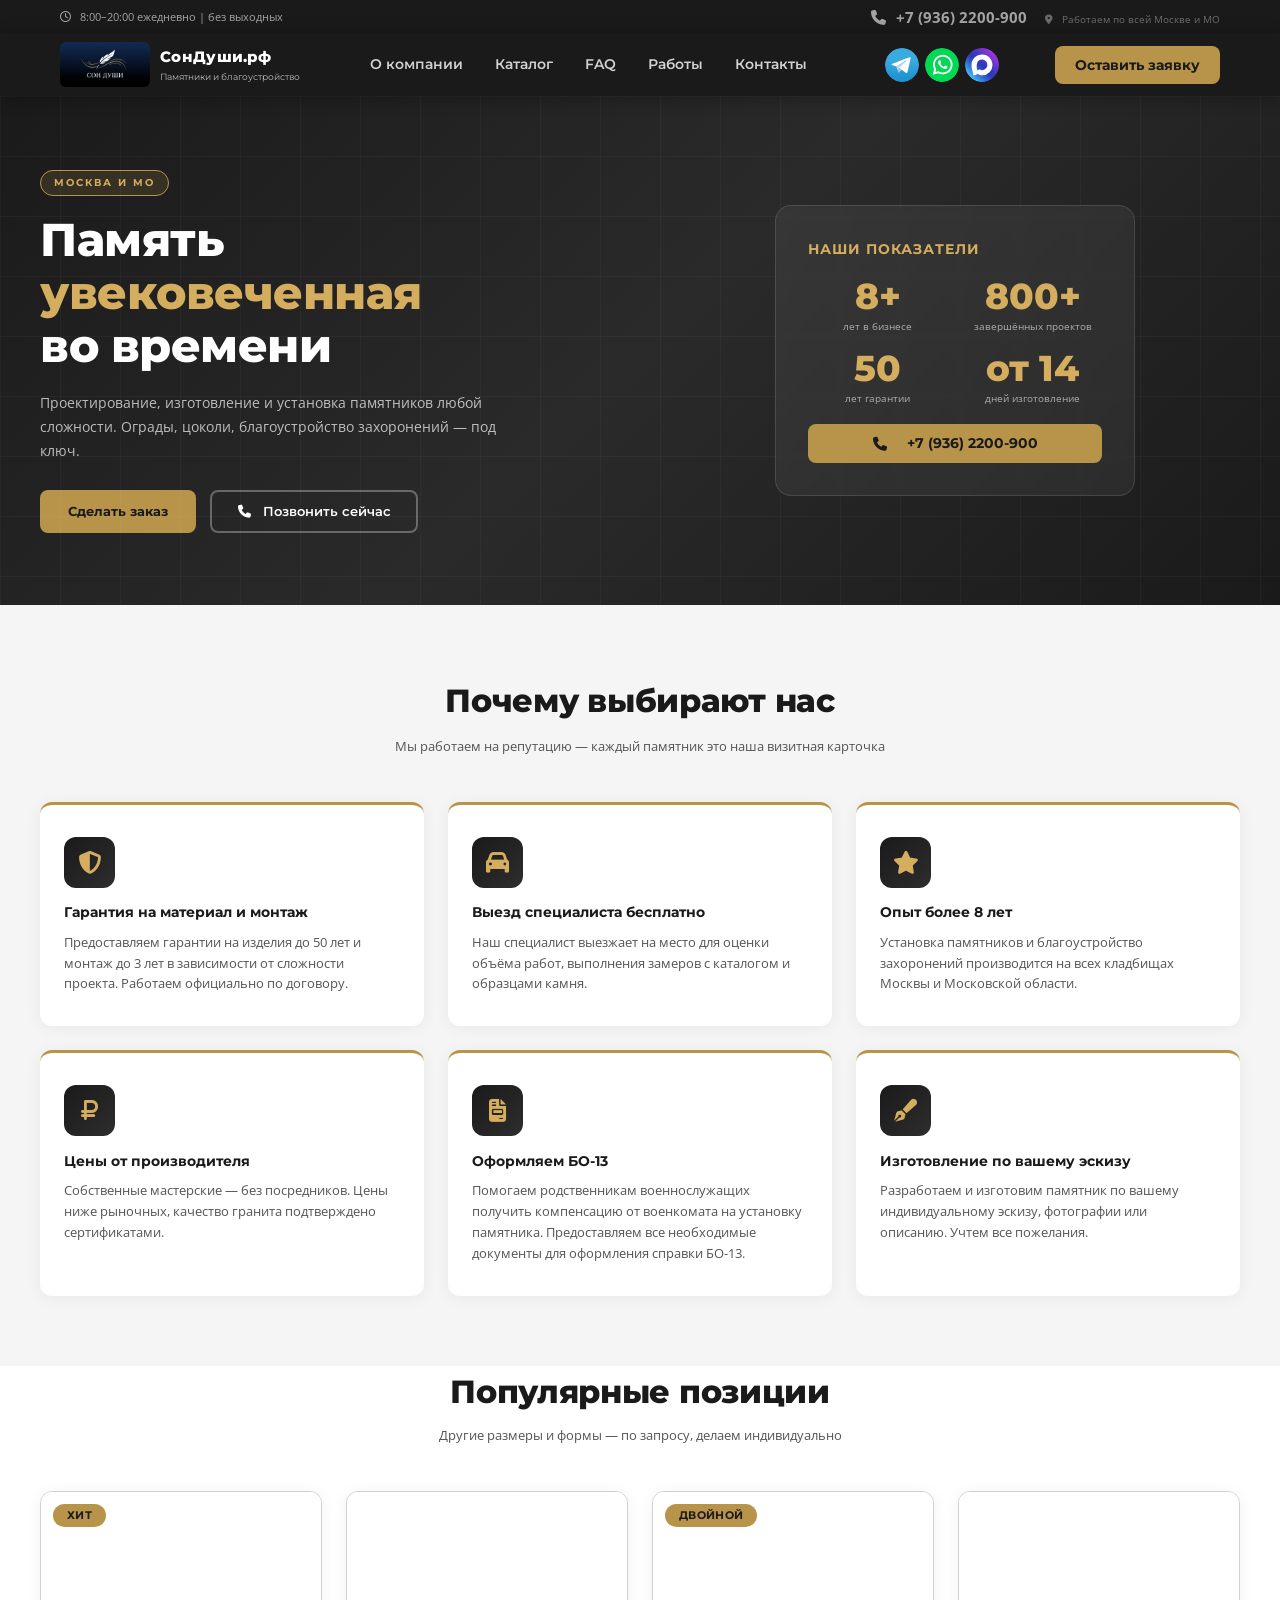
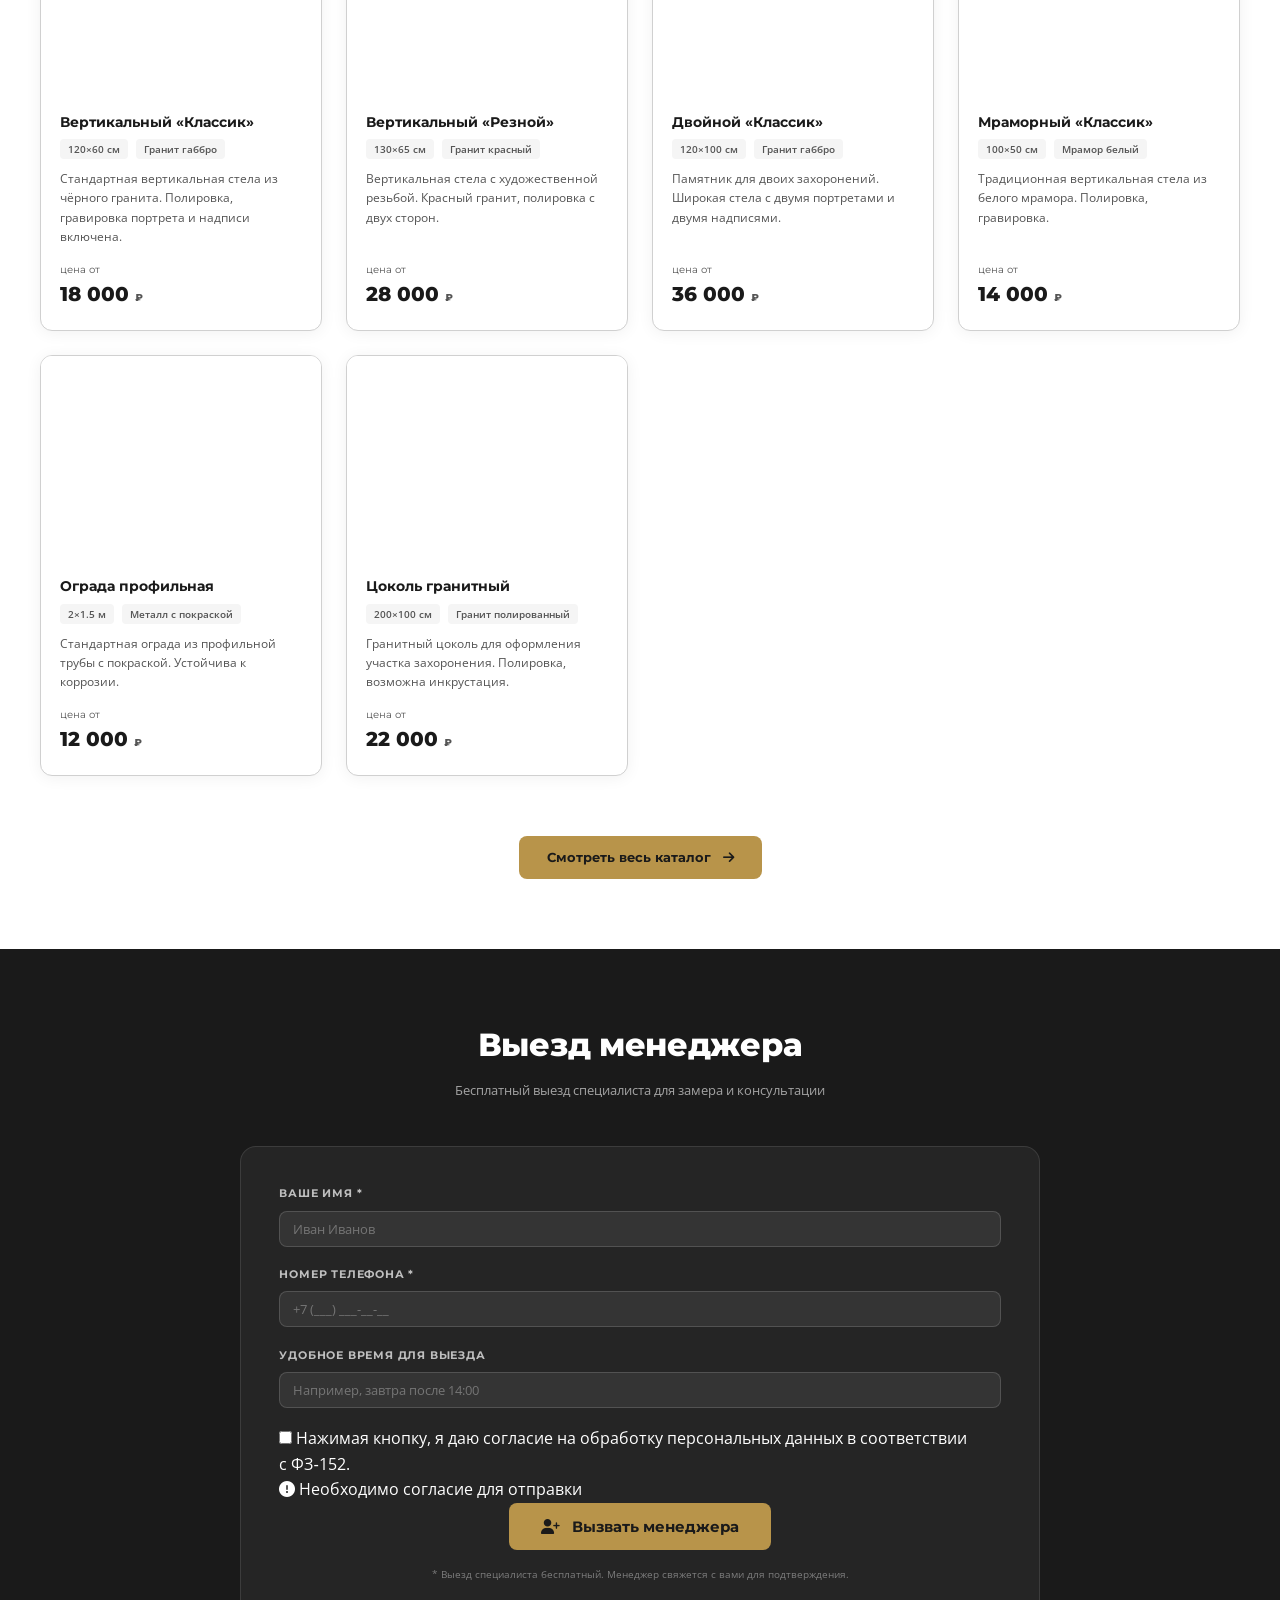
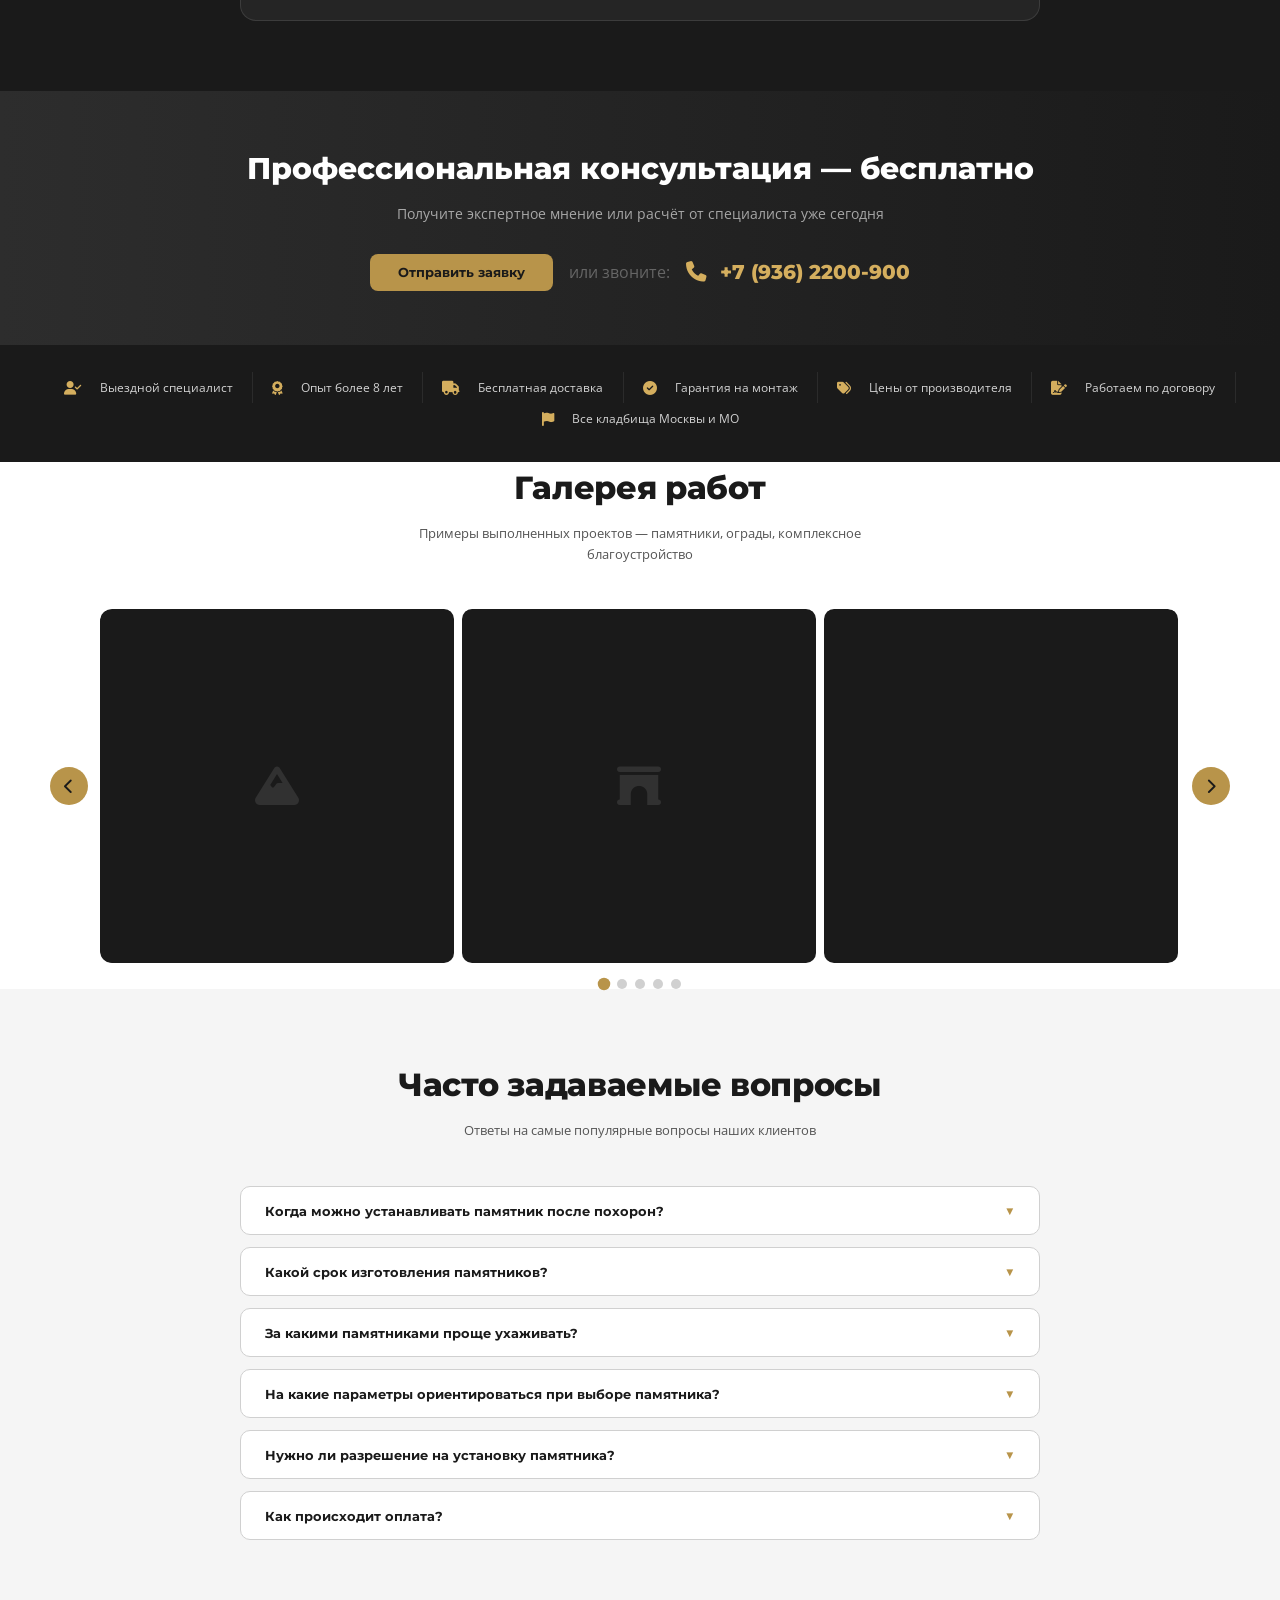
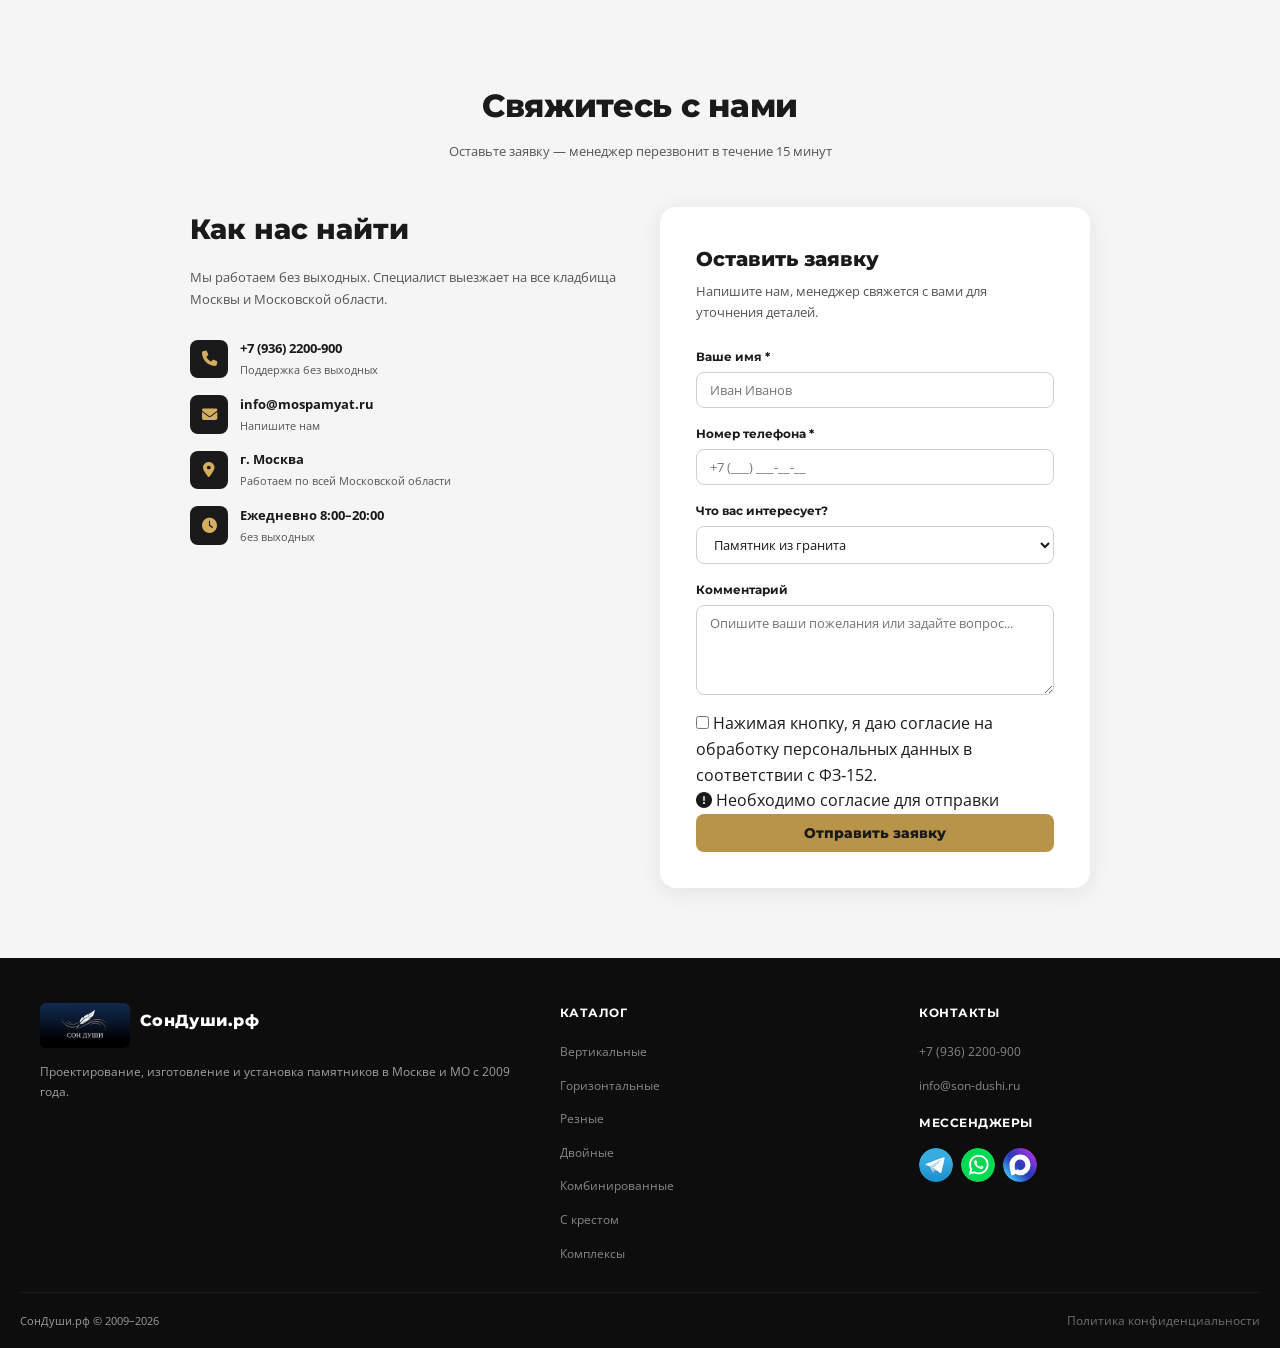
==== commit a0cd06aa: "Адаптив" ====
--- a/index.html
+++ b/index.html
@@ -3,7 +3,7 @@
 <head>
     <meta charset="UTF-8">
     <meta name="viewport" content="width=device-width, initial-scale=1.0">
-    <title>СонДуши.рф — Установка памятников, оград, благоустройство захоронений</title>
+    <title>МосПамять.рф — Установка памятников, оград, благоустройство захоронений</title>
     <meta name="description" content="Проектирование, изготовление и установка памятников любой сложности в Москве. Установка оград, цоколя, монтаж и демонтаж.">
     <link rel="preconnect" href="https://fonts.googleapis.com">
     <link rel="preconnect" href="https://fonts.gstatic.com" crossorigin>
@@ -11,7 +11,6 @@
     <link rel="stylesheet" href="https://cdnjs.cloudflare.com/ajax/libs/font-awesome/6.5.0/css/all.min.css">
     <link rel="stylesheet" href="css/style.css">
     <style>
-
         .catalog-link-wrap {
             text-align: center;
             margin-top: 12px;
@@ -39,36 +38,39 @@
         .item-actions .btn-card i {
             font-size: 14px;
         }
-        .btn-telegram {
-            background: #0088cc;
-            color: #fff;
-        }
-        .btn-telegram:hover {
-            background: #006699;
-            color: #fff;
-        }
-        .header-telegram {
-            display: inline-flex;
+
+        .item-img {
+            height: 200px;
+            background: white;
+            display: flex;
             align-items: center;
-            gap: 6px;
-            background: #0088cc;
-            color: #fff;
-            padding: 8px 14px;
-            border-radius: var(--radius);
-            font-weight: 600;
-            font-size: 14px;
-            transition: background .2s;
-            font-family: 'Montserrat', sans-serif;
-            margin-left: 8px;
-        }
-        .header-telegram:hover {
-            background: #006699;
-            color: #fff;
-        }
-        @media (max-width: 900px) {
-            .header-telegram {
-                display: none;
-            }
+            justify-content: center;
+            position: relative;
+            overflow: hidden;
+        }
+        .item-img img {
+            width: 100%;
+            height: 100%;
+            object-fit: contain;
+            transition: transform .3s ease;
+        }
+        .item-img .no-image {
+            font-size: 56px;
+            color: rgba(0,0,0,0.08);
+        }
+        .item-img .item-badge {
+            position: absolute;
+            top: 12px;
+            left: 12px;
+            background: var(--gold);
+            color: var(--dark);
+            font-size: 11px;
+            font-weight: 700;
+            padding: 3px 14px;
+            border-radius: 20px;
+            text-transform: uppercase;
+            letter-spacing: 0.3px;
+            z-index: 2;
         }
     </style>
 </head>
@@ -78,10 +80,12 @@
 <div class="topbar">
     <div class="container">
         <div class="topbar-contacts">
+            <span><i class="far fa-clock" style="margin-right:6px;"></i> 8:00–20:00 ежедневно | без выходных</span>
+        </div>
+        <div class="topbar-right">
             <a href="tel:+79362200900" class="phone"><i class="fas fa-phone" style="margin-right:6px;"></i> +7 (936) 2200-900</a>
-            <span><i class="far fa-clock" style="margin-right:6px;"></i> 8:00–20:00 ежедневно | без выходных</span>
-        </div>
-        <div class="topbar-right"><i class="fas fa-map-marker-alt" style="margin-right:6px;"></i> Работаем по всей Москве и МО</div>
+            <span><i class="fas fa-map-marker-alt" style="margin-right:6px;"></i> Работаем по всей Москве и МО</span>
+        </div>
     </div>
 </div>
 
@@ -153,10 +157,18 @@
             <h3>Цены от производителя</h3>
             <p>Собственные мастерские — без посредников. Цены ниже рыночных, качество гранита подтверждено сертификатами.</p>
         </div>
+        <div class="adv-card">
+            <div class="adv-icon"><i class="fas fa-file-invoice"></i></div>
+            <h3>Оформляем БО-13</h3>
+            <p>Помогаем родственникам военнослужащих получить компенсацию от военкомата на установку памятника. Предоставляем все необходимые документы для оформления справки БО-13.</p>
+        </div>
+        <div class="adv-card">
+        <div class="adv-icon"><i class="fas fa-pen-fancy"></i></div>
+            <h3>Изготовление по вашему эскизу</h3>
+            <p>Разработаем и изготовим памятник по вашему индивидуальному эскизу, фотографии или описанию. Учтем все пожелания.</p>
+        </div>
     </div>
 </section>
-
-
 
 <!-- POPULAR ITEMS -->
 <section class="catalog-items">
@@ -193,6 +205,15 @@
                 <input type="text" id="cbtime" class="calc-input" placeholder="Например, завтра после 14:00">
             </div>
         </div>
+        <div class="opd-block">
+                <input type="checkbox" id="modalOpd">
+                <label for="modalOpd">
+                    Нажимая кнопку, я даю согласие на
+                    <a href="../privacy-policy.html" target="_blank" rel="noopener">обработку персональных данных</a>
+                    в соответствии с&nbsp;ФЗ&#8209;152.
+                </label>
+            </div>
+            <div class="opd-err" id="modalOpdErr"><i class="fas fa-exclamation-circle"></i> Необходимо согласие для отправки</div>
         <div style="text-align:center">
             <button class="btn-primary" onclick="sendCallbackRequest()" style="font-size:15px;padding:14px 32px;">
                 <i class="fas fa-user-plus" style="margin-right:8px;"></i> Вызвать менеджера
@@ -217,34 +238,182 @@
 <div class="usp-strip">
     <div class="usp-inner">
         <div class="usp-item"><i class="fas fa-user-check" style="margin-right:8px;"></i> Выездной специалист</div>
-        <div class="usp-item"><i class="fas fa-award" style="margin-right:8px;"></i> Опыт более 15 лет</div>
+        <div class="usp-item"><i class="fas fa-award" style="margin-right:8px;"></i> Опыт более 8 лет</div>
         <div class="usp-item"><i class="fas fa-truck" style="margin-right:8px;"></i> Бесплатная доставка</div>
         <div class="usp-item"><i class="fas fa-check-circle" style="margin-right:8px;"></i> Гарантия на монтаж</div>
         <div class="usp-item"><i class="fas fa-tags" style="margin-right:8px;"></i> Цены от производителя</div>
         <div class="usp-item"><i class="fas fa-file-signature" style="margin-right:8px;"></i> Работаем по договору</div>
-        <div class="usp-item"><i class="fas fa-flag" style="margin-right:8px;"></i> Все кладбища Москвы</div>
+        <div class="usp-item"><i class="fas fa-flag" style="margin-right:8px;"></i> Все кладбища Москвы и МО</div>
     </div>
 </div>
 
-<!-- GALLERY -->
+<!-- GALLERY - КАРУСЕЛЬ -->
 <section class="gallery" id="gallery">
     <h2 class="section-title">Галерея работ</h2>
     <p class="section-sub">Примеры выполненных проектов — памятники, ограды, комплексное благоустройство</p>
-    <div class="gallery-grid">
-        <div class="gallery-item"><i class="fas fa-mountain"></i></div>
-        <div class="gallery-item"><i class="fas fa-archway"></i></div>
-        <div class="gallery-item"><i class="fas fa-fence"></i></div>
-        <div class="gallery-item"><i class="fas fa-layer-group"></i></div>
-        <div class="gallery-item"><i class="fas fa-tree"></i></div>
-        <div class="gallery-item"><i class="fas fa-mountain"></i></div>
-        <div class="gallery-item"><i class="fas fa-cross"></i></div>
-        <div class="gallery-item"><i class="fas fa-candle-holder"></i></div>
-        <div class="gallery-item"><i class="fas fa-mountain"></i></div>
-        <div class="gallery-item"><i class="fas fa-archway"></i></div>
-        <div class="gallery-item"><i class="fas fa-fence"></i></div>
-        <div class="gallery-item"><i class="fas fa-layer-group"></i></div>
-    </div>
+
+    <div class="gallery-carousel">
+        <button class="gallery-arrow gallery-arrow-left" onclick="slideGallery('left')">
+            <i class="fas fa-chevron-left"></i>
+        </button>
+
+        <div class="gallery-track-wrapper">
+            <div class="gallery-track" id="galleryTrack">
+                <div class="gallery-item" data-index="0">
+                    <img src="img/products-img/1.jpeg" alt="Памятник «Классик»" loading="lazy" onerror="this.style.display='none';this.parentElement.innerHTML='<i class=\'fas fa-mountain\'></i>'">
+                </div>
+                <div class="gallery-item" data-index="1">
+                    <img src="img/products-img/2.jpeg" alt="Памятник «Резной»" loading="lazy" onerror="this.style.display='none';this.parentElement.innerHTML='<i class=\'fas fa-archway\'></i>'">
+                </div>
+                <div class="gallery-item" data-index="2">
+                    <img src="img/products-img/3.jpeg" alt="Памятник «Элит»" loading="lazy" onerror="this.style.display='none';this.parentElement.innerHTML='<i class=\'fas fa-fence\'></i>'">
+                </div>
+                <div class="gallery-item" data-index="3">
+                    <img src="img/products-img/4.jpeg" alt="Памятник «Стела»" loading="lazy" onerror="this.style.display='none';this.parentElement.innerHTML='<i class=\'fas fa-layer-group\'></i>'">
+                </div>
+                <div class="gallery-item" data-index="4">
+                    <img src="img/products-img/5.jpeg" alt="Ограда профильная" loading="lazy" onerror="this.style.display='none';this.parentElement.innerHTML='<i class=\'fas fa-tree\'></i>'">
+                </div>
+                <div class="gallery-item" data-index="5">
+                    <img src="img/products-img/6.jpeg" alt="Цоколь гранитный" loading="lazy" onerror="this.style.display='none';this.parentElement.innerHTML='<i class=\'fas fa-mountain\'></i>'">
+                </div>
+                <div class="gallery-item" data-index="6">
+                    <img src="img/products-img/7.jpeg" alt="Памятник с крестом" loading="lazy" onerror="this.style.display='none';this.parentElement.innerHTML='<i class=\'fas fa-cross\'></i>'">
+                </div>
+                <div class="gallery-item" data-index="7">
+                    <img src="img/products-img/8.jpeg" alt="Вазон гранитный" loading="lazy" onerror="this.style.display='none';this.parentElement.innerHTML='<i class=\'fas fa-candle-holder\'></i>'">
+                </div>
+                <div class="gallery-item" data-index="8">
+                    <img src="img/products-img/9.jpeg" alt="Памятник двойной" loading="lazy" onerror="this.style.display='none';this.parentElement.innerHTML='<i class=\'fas fa-mountain\'></i>'">
+                </div>
+                <div class="gallery-item" data-index="9">
+                    <img src="img/products-img/10.jpeg" alt="Мраморный памятник" loading="lazy" onerror="this.style.display='none';this.parentElement.innerHTML='<i class=\'fas fa-archway\'></i>'">
+                </div>
+                <div class="gallery-item" data-index="10">
+                    <img src="img/products-img/11.jpeg" alt="Ограда кованая" loading="lazy" onerror="this.style.display='none';this.parentElement.innerHTML='<i class=\'fas fa-fence\'></i>'">
+                </div>
+                <div class="gallery-item" data-index="0">
+                    <img src="img/products-img/1.jpeg" alt="Памятник «Классик»" loading="lazy" onerror="this.style.display='none';this.parentElement.innerHTML='<i class=\'fas fa-mountain\'></i>'">
+                </div>
+                <div class="gallery-item" data-index="1">
+                    <img src="img/products-img/2.jpeg" alt="Памятник «Резной»" loading="lazy" onerror="this.style.display='none';this.parentElement.innerHTML='<i class=\'fas fa-archway\'></i>'">
+                </div>
+                <div class="gallery-item" data-index="2">
+                    <img src="img/products-img/3.jpeg" alt="Памятник «Элит»" loading="lazy" onerror="this.style.display='none';this.parentElement.innerHTML='<i class=\'fas fa-fence\'></i>'">
+                </div>
+                <div class="gallery-item" data-index="3">
+                    <img src="img/products-img/4.jpeg" alt="Памятник «Стела»" loading="lazy" onerror="this.style.display='none';this.parentElement.innerHTML='<i class=\'fas fa-layer-group\'></i>'">
+                </div>
+                <div class="gallery-item" data-index="4">
+                    <img src="img/products-img/5.jpeg" alt="Ограда профильная" loading="lazy" onerror="this.style.display='none';this.parentElement.innerHTML='<i class=\'fas fa-tree\'></i>'">
+                </div>
+                <div class="gallery-item" data-index="5">
+                    <img src="img/products-img/6.jpeg" alt="Цоколь гранитный" loading="lazy" onerror="this.style.display='none';this.parentElement.innerHTML='<i class=\'fas fa-mountain\'></i>'">
+                </div>
+                <div class="gallery-item" data-index="6">
+                    <img src="img/products-img/7.jpeg" alt="Памятник с крестом" loading="lazy" onerror="this.style.display='none';this.parentElement.innerHTML='<i class=\'fas fa-cross\'></i>'">
+                </div>
+                <div class="gallery-item" data-index="7">
+                    <img src="img/products-img/8.jpeg" alt="Вазон гранитный" loading="lazy" onerror="this.style.display='none';this.parentElement.innerHTML='<i class=\'fas fa-candle-holder\'></i>'">
+                </div>
+                <div class="gallery-item" data-index="8">
+                    <img src="img/products-img/9.jpeg" alt="Памятник двойной" loading="lazy" onerror="this.style.display='none';this.parentElement.innerHTML='<i class=\'fas fa-mountain\'></i>'">
+                </div>
+                <div class="gallery-item" data-index="9">
+                    <img src="img/products-img/10.jpeg" alt="Мраморный памятник" loading="lazy" onerror="this.style.display='none';this.parentElement.innerHTML='<i class=\'fas fa-archway\'></i>'">
+                </div>
+                <div class="gallery-item" data-index="10">
+                    <img src="img/products-img/11.jpeg" alt="Ограда кованая" loading="lazy" onerror="this.style.display='none';this.parentElement.innerHTML='<i class=\'fas fa-fence\'></i>'">
+                </div>
+                <div class="gallery-item" data-index="0">
+                    <img src="img/products-img/1.jpeg" alt="Памятник «Классик»" loading="lazy" onerror="this.style.display='none';this.parentElement.innerHTML='<i class=\'fas fa-mountain\'></i>'">
+                </div>
+                <div class="gallery-item" data-index="1">
+                    <img src="img/products-img/2.jpeg" alt="Памятник «Резной»" loading="lazy" onerror="this.style.display='none';this.parentElement.innerHTML='<i class=\'fas fa-archway\'></i>'">
+                </div>
+                <div class="gallery-item" data-index="2">
+                    <img src="img/products-img/3.jpeg" alt="Памятник «Элит»" loading="lazy" onerror="this.style.display='none';this.parentElement.innerHTML='<i class=\'fas fa-fence\'></i>'">
+                </div>
+                <div class="gallery-item" data-index="3">
+                    <img src="img/products-img/4.jpeg" alt="Памятник «Стела»" loading="lazy" onerror="this.style.display='none';this.parentElement.innerHTML='<i class=\'fas fa-layer-group\'></i>'">
+                </div>
+                <div class="gallery-item" data-index="4">
+                    <img src="img/products-img/5.jpeg" alt="Ограда профильная" loading="lazy" onerror="this.style.display='none';this.parentElement.innerHTML='<i class=\'fas fa-tree\'></i>'">
+                </div>
+                <div class="gallery-item" data-index="5">
+                    <img src="img/products-img/6.jpeg" alt="Цоколь гранитный" loading="lazy" onerror="this.style.display='none';this.parentElement.innerHTML='<i class=\'fas fa-mountain\'></i>'">
+                </div>
+                <div class="gallery-item" data-index="6">
+                    <img src="img/products-img/7.jpeg" alt="Памятник с крестом" loading="lazy" onerror="this.style.display='none';this.parentElement.innerHTML='<i class=\'fas fa-cross\'></i>'">
+                </div>
+                <div class="gallery-item" data-index="7">
+                    <img src="img/products-img/8.jpeg" alt="Вазон гранитный" loading="lazy" onerror="this.style.display='none';this.parentElement.innerHTML='<i class=\'fas fa-candle-holder\'></i>'">
+                </div>
+                <div class="gallery-item" data-index="8">
+                    <img src="img/products-img/9.jpeg" alt="Памятник двойной" loading="lazy" onerror="this.style.display='none';this.parentElement.innerHTML='<i class=\'fas fa-mountain\'></i>'">
+                </div>
+                <div class="gallery-item" data-index="9">
+                    <img src="img/products-img/10.jpeg" alt="Мраморный памятник" loading="lazy" onerror="this.style.display='none';this.parentElement.innerHTML='<i class=\'fas fa-archway\'></i>'">
+                </div>
+                <div class="gallery-item" data-index="10">
+                    <img src="img/products-img/11.jpeg" alt="Ограда кованая" loading="lazy" onerror="this.style.display='none';this.parentElement.innerHTML='<i class=\'fas fa-fence\'></i>'">
+                </div>
+                <div class="gallery-item" data-index="0">
+                    <img src="img/products-img/1.jpeg" alt="Памятник «Классик»" loading="lazy" onerror="this.style.display='none';this.parentElement.innerHTML='<i class=\'fas fa-mountain\'></i>'">
+                </div>
+                <div class="gallery-item" data-index="1">
+                    <img src="img/products-img/2.jpeg" alt="Памятник «Резной»" loading="lazy" onerror="this.style.display='none';this.parentElement.innerHTML='<i class=\'fas fa-archway\'></i>'">
+                </div>
+                <div class="gallery-item" data-index="2">
+                    <img src="img/products-img/3.jpeg" alt="Памятник «Элит»" loading="lazy" onerror="this.style.display='none';this.parentElement.innerHTML='<i class=\'fas fa-fence\'></i>'">
+                </div>
+                <div class="gallery-item" data-index="3">
+                    <img src="img/products-img/4.jpeg" alt="Памятник «Стела»" loading="lazy" onerror="this.style.display='none';this.parentElement.innerHTML='<i class=\'fas fa-layer-group\'></i>'">
+                </div>
+                <div class="gallery-item" data-index="4">
+                    <img src="img/products-img/5.jpeg" alt="Ограда профильная" loading="lazy" onerror="this.style.display='none';this.parentElement.innerHTML='<i class=\'fas fa-tree\'></i>'">
+                </div>
+                <div class="gallery-item" data-index="5">
+                    <img src="img/products-img/6.jpeg" alt="Цоколь гранитный" loading="lazy" onerror="this.style.display='none';this.parentElement.innerHTML='<i class=\'fas fa-mountain\'></i>'">
+                </div>
+                <div class="gallery-item" data-index="6">
+                    <img src="img/products-img/7.jpeg" alt="Памятник с крестом" loading="lazy" onerror="this.style.display='none';this.parentElement.innerHTML='<i class=\'fas fa-cross\'></i>'">
+                </div>
+                <div class="gallery-item" data-index="7">
+                    <img src="img/products-img/8.jpeg" alt="Вазон гранитный" loading="lazy" onerror="this.style.display='none';this.parentElement.innerHTML='<i class=\'fas fa-candle-holder\'></i>'">
+                </div>
+                <div class="gallery-item" data-index="8">
+                    <img src="img/products-img/9.jpeg" alt="Памятник двойной" loading="lazy" onerror="this.style.display='none';this.parentElement.innerHTML='<i class=\'fas fa-mountain\'></i>'">
+                </div>
+                <div class="gallery-item" data-index="9">
+                    <img src="img/products-img/10.jpeg" alt="Мраморный памятник" loading="lazy" onerror="this.style.display='none';this.parentElement.innerHTML='<i class=\'fas fa-archway\'></i>'">
+                </div>
+                <div class="gallery-item" data-index="10">
+                    <img src="img/products-img/11.jpeg" alt="Ограда кованая" loading="lazy" onerror="this.style.display='none';this.parentElement.innerHTML='<i class=\'fas fa-fence\'></i>'">
+                </div>
+            </div>
+        </div>
+
+        <button class="gallery-arrow gallery-arrow-right" onclick="slideGallery('right')">
+            <i class="fas fa-chevron-right"></i>
+        </button>
+    </div>
+
+    <div class="gallery-dots" id="galleryDots"></div>
 </section>
+
+<!-- ЛАЙТБОКС -->
+<div class="lightbox" id="lightbox" onclick="closeLightbox()">
+    <button class="lightbox-close" onclick="closeLightbox()">✕</button>
+    <button class="lightbox-prev" onclick="event.stopPropagation(); prevLightbox()">
+        <i class="fas fa-chevron-left"></i>
+    </button>
+    <img class="lightbox-img" id="lightboxImg" src="" alt="Увеличенное фото">
+    <button class="lightbox-next" onclick="event.stopPropagation(); nextLightbox()">
+        <i class="fas fa-chevron-right"></i>
+    </button>
+    <div class="lightbox-counter" id="lightboxCounter">1 / 12</div>
+</div>
 
 <!-- FAQ -->
 <section class="faq" id="faq">
@@ -330,7 +499,7 @@
                 <div class="cdet">
                     <div class="cdet-icon"><i class="fas fa-envelope"></i></div>
                     <div>
-                        <strong><a href="#" onclick="event.preventDefault(); openEmailModal();">info@granitpenza.ru</a></strong>
+                        <strong><a href="#" onclick="event.preventDefault(); openEmailModal();">info@mospamyat.ru</a></strong>
                         <span>Напишите нам</span>
                     </div>
                 </div>
@@ -344,8 +513,8 @@
                 <div class="cdet">
                     <div class="cdet-icon"><i class="fas fa-clock"></i></div>
                     <div>
-                        <strong>Пн–Пт: 9:00–19:00</strong>
-                        <span>Сб–Вс: без выходных</span>
+                        <strong>Ежедневно 8:00–20:00</strong>
+                        <span>без выходных</span>
                     </div>
                 </div>
             </div>
@@ -377,6 +546,15 @@
                     <label>Комментарий</label>
                     <textarea id="fcomment" placeholder="Опишите ваши пожелания или задайте вопрос..."></textarea>
                 </div>
+                <div class="opd-block">
+                <input type="checkbox" id="modalOpd">
+                <label for="modalOpd">
+                    Нажимая кнопку, я даю согласие на
+                    <a href="../privacy-policy.html" target="_blank" rel="noopener">обработку персональных данных</a>
+                    в соответствии с&nbsp;ФЗ&#8209;152.
+                </label>
+            </div>
+            <div class="opd-err" id="modalOpdErr"><i class="fas fa-exclamation-circle"></i> Необходимо согласие для отправки</div>
                 <button class="btn-submit" onclick="submitForm('mainForm', 'mainSuccess')">Отправить заявку</button>
                 <div class="success-msg" id="mainSuccess">Спасибо! Ваша заявка принята. Мы перезвоним в ближайшее время.</div>
             </div>
@@ -461,55 +639,275 @@
 </div>
 
 <script src="js/main.js"></script>
-
 <script src="js/logo-patch.js"></script>
 <script src="js/validation.js"></script>
 <script>
-    // ===== ЗАГРУЗКА ПОПУЛЯРНЫХ ТОВАРОВ НА ГЛАВНОЙ =====
+
+    function getPhotoUrl(product) {
+        if (!product.photoURL) return null;
+        if (product.photoURL.startsWith('http') || product.photoURL.startsWith('/')) {
+            return product.photoURL;
+        }
+        var path = product.photoURL;
+        if (path.startsWith('img/products/')) {
+            path = path.replace('img/products/', 'img/products-img/');
+        }
+        return path;
+    }
+
     document.addEventListener('DOMContentLoaded', function() {
+        // Ждём, пока загрузится products.json через main.js
+        var checkProducts = function() {
+            if (typeof PRODUCTS !== 'undefined' && PRODUCTS.length > 0) {
+                renderPopular(PRODUCTS);
+            } else {
+                setTimeout(checkProducts, 300);
+            }
+        };
+        checkProducts();
+    });
+
+    function renderPopular(products) {
         const grid = document.getElementById('popularGrid');
         if (!grid) return;
 
-        // Берём первые 6 популярных товаров из глобального списка
-        const popular = PRODUCTS.filter(p => p.popular).slice(0, 6);
+        const popular = products.filter(p => p.popular && !p.hidden).slice(0, 6);
 
         if (popular.length === 0) {
             grid.innerHTML = '<p style="grid-column:1/-1;text-align:center;color:var(--text-light);">Нет популярных товаров</p>';
             return;
         }
 
-        grid.innerHTML = popular.map(p => `
-            <div class="item-card" data-cat="${p.category}">
-                <div class="item-img">
-                    <i class="fas fa-${p.imageIcon || 'mountain'}"></i>
-                    ${p.badge ? `<span class="item-badge">${p.badge}</span>` : ''}
-                </div>
-                <div class="item-body">
-                    <h3>${p.name}</h3>
-                    <div class="item-dims">
-                        <span class="dim-tag">${p.sizes[0]}</span>
-                        <span class="dim-tag">${p.materials[0]}</span>
+        grid.innerHTML = popular.map(p => {
+            // Фото
+            var photoUrl = getPhotoUrl(p);
+            var imgHtml = '';
+            if (photoUrl) {
+                imgHtml = '<img src="' + photoUrl + '" alt="' + escapeHtml(p.name) + '" loading="lazy" onerror="this.style.display=\'none\'; this.parentNode.querySelector(\'.no-image\').style.display=\'flex\'" />' +
+                    '<div class="no-image" style="display:none;"><i class="fas fa-' + escapeHtml(p.imageIcon || 'mountain') + '"></i></div>';
+            } else {
+                var icon = p.imageIcon || 'mountain';
+                imgHtml = '<div class="no-image"><i class="fas fa-' + escapeHtml(icon) + '"></i></div>';
+            }
+
+            // Размер и материал
+            var sizeLabel = '';
+            var materialLabel = '';
+            try {
+                if (p.sizes && p.sizes.length > 0) {
+                    sizeLabel = typeof p.sizes[0] === 'object' ? p.sizes[0].label : p.sizes[0];
+                }
+                if (p.materials && p.materials.length > 0) {
+                    materialLabel = typeof p.materials[0] === 'object' ? p.materials[0].label : p.materials[0];
+                }
+            } catch(e) {}
+
+            var badgeHtml = p.badge ? '<span class="item-badge">' + escapeHtml(p.badge) + '</span>' : '';
+
+            return `
+                <div class="item-card" data-cat="${p.category}">
+                    <div class="item-img">
+                        ${imgHtml}
+                        ${badgeHtml}
                     </div>
-                    <p class="item-desc">${p.description}</p>
-                    <div class="item-footer" style="flex-direction:column;gap:8px;align-items:stretch;">
-                        <div class="item-price">
-                            <div class="item-price-from">цена от</div>
-                            <div class="item-price-val">${p.price.toLocaleString('ru-RU')} <span class="item-price-unit">₽</span></div>
+                    <div class="item-body">
+                        <h3>${escapeHtml(p.name)}</h3>
+                        <div class="item-dims">
+                            ${sizeLabel ? '<span class="dim-tag">' + escapeHtml(sizeLabel) + '</span>' : ''}
+                            ${materialLabel ? '<span class="dim-tag">' + escapeHtml(materialLabel) + '</span>' : ''}
                         </div>
-                        <div class="item-actions">
-                            <a href="product/?id=${p.id}" class="btn-card">
-                                <i class="fas fa-calculator"></i> Рассчитать
-                            </a>
-                            <a href="https://t.me/ваш_телеграм" target="_blank" class="btn-card btn-telegram">
-                                <i class="fab fa-telegram-plane"></i> Написать
-                            </a>
+                        <p class="item-desc">${escapeHtml(p.description)}</p>
+                        <div class="item-footer" style="flex-direction:column;gap:8px;align-items:stretch;">
+                            <div class="item-price">
+                                <div class="item-price-from">цена от</div>
+                                <div class="item-price-val">${p.price.toLocaleString('ru-RU')} <span class="item-price-unit">₽</span></div>
+                            </div>
                         </div>
                     </div>
                 </div>
-            </div>
-        `).join('');
-    });
+            `;
+        }).join('');
+
+        // Добавляем обработчик клика на карточку для перехода в карточку товара
+        grid.querySelectorAll('.item-card').forEach(function(card, index) {
+            card.style.cursor = 'pointer';
+            card.addEventListener('click', function() {
+                var product = popular[index];
+                if (product) {
+                    window.location.href = 'product/?id=' + product.id;
+                }
+            });
+        });
+    }
+
+    // ── Вспомогательная функция escapeHtml ──
+    function escapeHtml(unsafe) {
+        if (!unsafe) return '';
+        return String(unsafe)
+            .replace(/&/g, '&amp;')
+            .replace(/</g, '&lt;')
+            .replace(/>/g, '&gt;')
+            .replace(/"/g, '&quot;')
+            .replace(/'/g, '&#039;');
+    }
 </script>
 <script src="js/header.js"></script>
+<script>
+
+let currentSlide = 0;
+const track = document.getElementById('galleryTrack');
+const dotsContainer = document.getElementById('galleryDots');
+let itemsPerView = 3;
+let totalItems = 0;
+let lightboxImages = [];
+let currentLightboxIndex = 0;
+const MAX_DOTS = 5;
+
+function initGallery() {
+    if (!track) return;
+    const items = track.querySelectorAll('.gallery-item');
+    totalItems = items.length;
+
+    lightboxImages = [];
+    items.forEach(item => {
+        const img = item.querySelector('img');
+        if (img) {
+            lightboxImages.push(img.src);
+        }
+    });
+
+    items.forEach((item, index) => {
+        item.style.cursor = 'pointer';
+        item.addEventListener('click', function(e) {
+            if (e.target.closest('.gallery-item')) {
+                openLightbox(index);
+            }
+        });
+    });
+
+    updateItemsPerView();
+    renderDots();
+    updateSlide();
+}
+
+function updateItemsPerView() {
+    if (window.innerWidth <= 480) itemsPerView = 1;
+    else if (window.innerWidth <= 768) itemsPerView = 2;
+    else itemsPerView = 3;
+}
+
+function renderDots() {
+    const dotsCount = Math.ceil(totalItems / itemsPerView);
+    dotsContainer.innerHTML = '';
+    
+    // Если точек мало — показываем все
+    if (dotsCount <= MAX_DOTS) {
+        for (let i = 0; i < dotsCount; i++) {
+            const dot = document.createElement('button');
+            dot.className = 'gallery-dot' + (i === currentSlide ? ' active' : '');
+            dot.dataset.index = i;
+            dot.onclick = function() { goToSlide(parseInt(this.dataset.index)); };
+            dotsContainer.appendChild(dot);
+        }
+        return;
+    }
+
+    // Если точек много — показываем 5 штук
+    let start = currentSlide - 2;
+    if (start < 0) start = 0;
+    if (start + MAX_DOTS > dotsCount) start = dotsCount - MAX_DOTS;
+    
+    for (let i = 0; i < MAX_DOTS; i++) {
+        const dotIndex = start + i;
+        const dot = document.createElement('button');
+        dot.className = 'gallery-dot' + (dotIndex === currentSlide ? ' active' : '');
+        dot.dataset.index = dotIndex;
+        dot.onclick = function() { goToSlide(parseInt(this.dataset.index)); };
+        dotsContainer.appendChild(dot);
+    }
+}
+
+function updateSlide() {
+    if (!track) return;
+    const maxSlide = Math.ceil(totalItems / itemsPerView) - 1;
+    if (currentSlide > maxSlide) currentSlide = maxSlide;
+    if (currentSlide < 0) currentSlide = 0;
+
+    const slideWidth = 100 / itemsPerView;
+    const gap = 8;
+    const trackWidth = track.parentElement.offsetWidth;
+    const offset = -currentSlide * (itemsPerView * (slideWidth + (gap / trackWidth * 100)));
+    track.style.transform = 'translateX(' + offset + '%)';
+
+    // Обновляем точки
+    renderDots();
+}
+
+function slideGallery(direction) {
+    const maxSlide = Math.ceil(totalItems / itemsPerView) - 1;
+    if (direction === 'left') {
+        currentSlide = currentSlide > 0 ? currentSlide - 1 : maxSlide;
+    } else {
+        currentSlide = currentSlide < maxSlide ? currentSlide + 1 : 0;
+    }
+    updateSlide();
+}
+
+function goToSlide(index) {
+    currentSlide = index;
+    updateSlide();
+}
+
+
+    // ===== ЛАЙТБОКС =====
+    function openLightbox(index) {
+        currentLightboxIndex = index;
+        const img = document.getElementById('lightboxImg');
+        img.src = lightboxImages[index];
+        document.getElementById('lightbox').classList.add('open');
+        document.body.style.overflow = 'hidden';
+        updateCounter();
+    }
+
+    function closeLightbox() {
+        document.getElementById('lightbox').classList.remove('open');
+        document.body.style.overflow = '';
+    }
+
+    function prevLightbox() {
+        currentLightboxIndex = (currentLightboxIndex - 1 + lightboxImages.length) % lightboxImages.length;
+        document.getElementById('lightboxImg').src = lightboxImages[currentLightboxIndex];
+        updateCounter();
+    }
+
+    function nextLightbox() {
+        currentLightboxIndex = (currentLightboxIndex + 1) % lightboxImages.length;
+        document.getElementById('lightboxImg').src = lightboxImages[currentLightboxIndex];
+        updateCounter();
+    }
+
+    function updateCounter() {
+        document.getElementById('lightboxCounter').textContent = (currentLightboxIndex + 1) + ' / ' + lightboxImages.length;
+    }
+
+    // Закрытие по ESC
+    document.addEventListener('keydown', function(e) {
+        if (e.key === 'Escape') closeLightbox();
+        if (e.key === 'ArrowLeft' && document.getElementById('lightbox').classList.contains('open')) prevLightbox();
+        if (e.key === 'ArrowRight' && document.getElementById('lightbox').classList.contains('open')) nextLightbox();
+    });
+
+let resizeTimeout;
+window.addEventListener('resize', function() {
+    clearTimeout(resizeTimeout);
+    resizeTimeout = setTimeout(function() {
+        updateItemsPerView();
+        renderDots();
+        updateSlide();
+    }, 200);
+});
+
+    document.addEventListener('DOMContentLoaded', initGallery);
+</script>
 </body>
 </html>
--- a/css/style.css
+++ b/css/style.css
@@ -12,6 +12,8 @@
     --border: #d0d0d0;
     --radius: 8px;
     --error: #d32f2f;
+    --header-height: 70px;
+    --topbar-height: 40px;
 }
 
 * { margin: 0; padding: 0; box-sizing: border-box; }
@@ -21,32 +23,43 @@
     color: var(--text);
     background: var(--white);
     line-height: 1.6;
+    min-width: 320px;
+    overflow-x: hidden;
 }
 h1, h2, h3, h4 { font-family: 'Montserrat', sans-serif; }
 a { text-decoration: none; color: inherit; }
-.container { max-width: 1200px; margin: 0 auto; padding: 0 20px; }
-
-/* ===== TOP BAR ===== */
+.container { max-width: 1200px; margin: 0 auto; padding: 0 clamp(12px, 3vw, 20px); }
+
 .topbar {
     background: var(--dark);
     color: rgba(255,255,255,0.6);
-    font-size: 13px;
-    padding: 8px 0;
+    font-size: clamp(11px, 0.8vw, 13px);
+    padding: clamp(4px, 0.5vh, 8px) 0;
+    overflow: hidden;
 }
 .topbar .container {
     display: flex;
     justify-content: space-between;
     align-items: center;
-    gap: 16px;
+    gap: clamp(8px, 2vw, 16px);
     flex-wrap: wrap;
 }
-.topbar-contacts { display: flex; gap: 24px; align-items: center; flex-wrap: wrap; }
+.topbar-right .phone {
+    opacity: 1;
+    padding-right: 15px;
+    font-weight: 700;
+    font-size: 15px;
+    color: #fff;
+}
+.topbar-right .phone:hover {
+    color: var(--gold-light);
+}
+.topbar-contacts { display: flex; gap: clamp(12px, 2vw, 24px); align-items: center; flex-wrap: wrap; }
 .topbar-contacts a { color: rgba(255,255,255,0.8); transition: color .2s; }
 .topbar-contacts a:hover { color: var(--gold-light); }
-.topbar-contacts .phone { font-weight: 700; font-size: 15px; color: #fff; }
-.topbar-right { font-size: 12px; opacity: .6; }
-
-/* ===== HEADER ===== */
+.topbar-contacts .phone { font-weight: 700; font-size: clamp(13px, 0.9vw, 15px); color: #fff; }
+.topbar-right { font-size: clamp(10px, 0.7vw, 12px); opacity: .6; }
+
 header {
     background: var(--dark);
     position: sticky;
@@ -58,60 +71,113 @@
     display: flex;
     align-items: center;
     justify-content: space-between;
-    padding: 14px 20px;
+    padding: clamp(8px, 1vh, 14px) clamp(12px, 2vw, 20px);
     max-width: 1200px;
     margin: 0 auto;
-    gap: 24px;
+    gap: clamp(8px, 1.5vw, 16px);
+    flex-wrap: nowrap;
+    min-height: clamp(50px, 7vh, 70px);
 }
 .logo {
     display: flex;
     align-items: center;
-    gap: 12px;
+    gap: clamp(6px, 1vw, 10px);
     color: #fff;
     font-family: 'Montserrat', sans-serif;
+    flex-shrink: 1;
+    min-width: 0;
 }
 .logo-icon {
-    width: 46px;
-    height: 46px;
-    background: var(--gold);
-    border-radius: 6px;
-    display: flex;
-    align-items: center;
-    justify-content: center;
-    font-size: 20px;
-    font-weight: 800;
-    color: var(--dark);
+    width: clamp(60px, 8vw, 90px);
+    height: clamp(30px, 4vw, 45px);
+    display: flex;
+    align-items: center;
+    justify-content: center;
     flex-shrink: 0;
-    font-family: 'Montserrat', sans-serif;
-}
-.logo-text { line-height: 1.2; }
-.logo-name { font-size: 20px; font-weight: 800; letter-spacing: .5px; }
-.logo-sub { font-size: 11px; opacity: .7; font-weight: 400; }
-
-nav { display: flex; align-items: center; gap: 4px; }
-.nav-link {
+    overflow: hidden;
+}
+.logo-icon img {
+    width: 100%;
+    height: 100%;
+    object-fit: contain;
+    display: block;
+}
+.logo-name { 
+    font-size: clamp(14px, 1.2vw, 18px); 
+    font-weight: 800; 
+    letter-spacing: .3px; 
+    white-space: nowrap;
+}
+.logo-sub { font-size: clamp(9px, 0.6vw, 11px); opacity: .7; font-weight: 400; }
+
+/* ===== НАВИГАЦИЯ ===== */
+.desktop-nav {
+    display: flex;
+    align-items: center;
+    gap: clamp(2px, 0.3vw, 4px);
+    flex-wrap: nowrap;
+}
+.desktop-nav .nav-link {
     color: rgba(255,255,255,0.8);
-    font-size: 14px;
+    font-size: clamp(12px, 0.9vw, 14px);
     font-weight: 600;
-    padding: 8px 14px;
+    padding: clamp(4px, 0.5vh, 8px) clamp(8px, 0.8vw, 14px);
     border-radius: 4px;
     transition: background .2s, color .2s;
     white-space: nowrap;
     font-family: 'Montserrat', sans-serif;
-}
-.nav-link:hover { background: rgba(255,255,255,0.08); color: #fff; }
-.nav-link.active { color: var(--gold-light); }
+    text-decoration: none;
+}
+.desktop-nav .nav-link:hover {
+    background: rgba(255,255,255,0.08);
+    color: #fff;
+}
+.desktop-nav .nav-link.active {
+    color: var(--gold-light);
+}
+
+.social-icons {
+    display: flex;
+    align-items: center;
+    gap: clamp(3px, 0.4vw, 6px);
+    margin-left: clamp(4px, 0.5vw, 12px);
+    flex-shrink: 0;
+}
+.social-icon {
+    display: inline-flex;
+    align-items: center;
+    justify-content: center;
+    width: clamp(26px, 2.2vw, 34px);
+    height: clamp(26px, 2.2vw, 34px);
+    border-radius: 50%;
+    overflow: hidden;
+    transition: transform .2s, opacity .2s;
+    background: rgba(255,255,255,0.06);
+}
+.social-icon:hover {
+    background: var(--gold);
+    transform: scale(1.08);
+}
+.social-icon img {
+    width: 100%;
+    height: 100%;
+    object-fit: contain;
+    display: block;
+}
 
 .header-cta {
     background: var(--gold);
     color: var(--dark);
     font-weight: 700;
-    font-size: 14px;
-    padding: 10px 20px;
+    font-size: clamp(12px, 0.9vw, 14px);
+    padding: clamp(6px, 0.6vh, 10px) clamp(12px, 1.2vw, 20px);
     border-radius: var(--radius);
     white-space: nowrap;
     transition: background .2s;
     font-family: 'Montserrat', sans-serif;
+    border: none;
+    cursor: pointer;
+    flex-shrink: 0;
 }
 .header-cta:hover { background: var(--gold-light); }
 
@@ -126,48 +192,81 @@
 }
 .burger span { display: block; width: 24px; height: 2px; background: #fff; border-radius: 2px; transition: .3s; }
 
+
+@media (max-width: 1150px) {
+    .header-cta {
+        display: none !important;
+    }
+    .social-icons {
+        gap: 3px;
+    }
+    .social-icon {
+        width: 28px;
+        height: 28px;
+    }
+    .desktop-nav .nav-link {
+        font-size: 12px;
+        padding: 4px 8px;
+    }
+}
+
+@media (max-width: 900px) {
+    .topbar .container {
+        justify-content: center;
+        text-align: center;
+    }
+    .topbar-right {
+        display: none;
+    }
+    .topbar-contacts {
+        justify-content: center;
+    }
+}
+
+@media (max-width: 768px) {
+    .header-inner {
+        display: grid;
+        grid-template-columns: 1fr auto 1fr;
+        align-items: center;
+        padding: clamp(6px, 1vh, 10px) clamp(10px, 2vw, 16px);
+        min-height: clamp(44px, 6vh, 56px);
+    }
+    .logo {
+        grid-column: 2;
+        justify-self: center;
+        gap: clamp(4px, 0.8vw, 8px);
+    }
+    .logo-icon {
+        width: clamp(40px, 10vw, 60px);
+        height: clamp(20px, 5vw, 30px);
+    }
+    .logo-name {
+        font-size: clamp(12px, 2.5vw, 16px);
+    }
+    .logo-sub {
+        display: none;
+    }
+    .desktop-nav {
+        display: none !important;
+    }
+    .social-icons {
+        display: none !important;
+    }
+    .header-cta {
+        display: none !important;
+    }
+    .burger {
+        grid-column: 3;
+        justify-self: end;
+        display: flex;
+    }
+}
+
 /* ===== HERO ===== */
-
-.social-icons {
-    display: flex;
-    align-items: center;
-    gap: 6px;
-    margin-left: 12px;
-}
-
-.social-icon {
-    display: flex;
-    align-items: center;
-    justify-content: center;
-    width: 34px;
-    height: 34px;
-    border-radius: 50%;
-    background: rgba(255, 255, 255, 0.06);
-    transition: background .2s, transform .2s;
-}
-
-.social-icon:hover {
-    background: var(--gold);
-    transform: translateY(-2px);
-}
-
-.social-icon img {
-    display: block;
-    width: 20px;
-    height: 20px;
-    object-fit: contain;
-}
-
-@media (max-width: 768px) {
-    .social-icons {
-        display: none;
-    }
-}
-
 .hero {
     background: linear-gradient(135deg, var(--dark) 0%, #2a2a2a 50%, #1a1a1a 100%);
     color: #fff;
-    padding: 80px 20px 90px;
+    padding: clamp(40px, 8vh, 90px) clamp(12px, 3vw, 20px);
     position: relative;
     overflow: hidden;
 }
@@ -183,7 +282,7 @@
     margin: 0 auto;
     display: grid;
     grid-template-columns: 1fr 1fr;
-    gap: 60px;
+    gap: clamp(30px, 5vw, 60px);
     align-items: center;
 }
 .hero-label {
@@ -191,57 +290,59 @@
     background: rgba(184,148,74,0.15);
     border: 1px solid var(--gold);
     color: var(--gold-light);
-    font-size: 12px;
+    font-size: clamp(10px, 0.8vw, 12px);
     font-weight: 700;
     letter-spacing: 2px;
     text-transform: uppercase;
-    padding: 5px 14px;
+    padding: clamp(4px, 0.4vh, 6px) clamp(10px, 1vw, 14px);
     border-radius: 20px;
-    margin-bottom: 20px;
+    margin-bottom: clamp(12px, 2vh, 20px);
     font-family: 'Montserrat', sans-serif;
 }
 .hero h1 {
-    font-size: clamp(28px, 4vw, 46px);
+    font-size: clamp(24px, 4vw, 46px);
     font-weight: 800;
     line-height: 1.15;
-    margin-bottom: 20px;
+    margin-bottom: clamp(12px, 2vh, 20px);
     letter-spacing: -.5px;
 }
 .hero h1 span { color: var(--gold-light); }
 .hero-desc {
-    font-size: 16px;
+    font-size: clamp(14px, 1.1vw, 16px);
     color: rgba(255,255,255,0.7);
-    margin-bottom: 36px;
+    margin-bottom: clamp(20px, 3vh, 36px);
     max-width: 480px;
     line-height: 1.7;
 }
-.hero-buttons { display: flex; gap: 14px; flex-wrap: wrap; }
+.hero-buttons { display: flex; gap: clamp(10px, 1.5vw, 14px); flex-wrap: wrap; }
 .btn-primary {
     background: var(--gold);
     color: var(--dark);
     font-weight: 700;
-    font-size: 15px;
-    padding: 14px 28px;
+    font-size: clamp(13px, 1vw, 15px);
+    padding: clamp(10px, 1.2vh, 14px) clamp(18px, 2.5vw, 28px);
     border-radius: var(--radius);
     transition: background .2s, transform .15s;
     font-family: 'Montserrat', sans-serif;
     border: none;
     cursor: pointer;
     display: inline-block;
+    text-align: center;
 }
 .btn-primary:hover { background: var(--gold-light); transform: translateY(-1px); }
 .btn-outline {
     border: 2px solid rgba(255,255,255,0.3);
     color: #fff;
     font-weight: 600;
-    font-size: 15px;
-    padding: 12px 26px;
+    font-size: clamp(13px, 1vw, 15px);
+    padding: clamp(8px, 1vh, 12px) clamp(16px, 2vw, 26px);
     border-radius: var(--radius);
     transition: border-color .2s, background .2s;
     font-family: 'Montserrat', sans-serif;
     background: transparent;
     cursor: pointer;
     display: inline-block;
+    text-align: center;
 }
 .btn-outline:hover { border-color: #fff; background: rgba(255,255,255,0.06); }
 
@@ -255,35 +356,35 @@
     background: rgba(255,255,255,0.06);
     border: 1px solid rgba(255,255,255,0.12);
     border-radius: 16px;
-    padding: 32px;
+    padding: clamp(20px, 3vw, 32px);
     backdrop-filter: blur(4px);
     width: 100%;
     max-width: 360px;
 }
 .hero-card h3 {
-    font-size: 16px;
+    font-size: clamp(14px, 1.1vw, 16px);
     font-weight: 700;
     color: var(--gold-light);
-    margin-bottom: 20px;
+    margin-bottom: clamp(12px, 2vh, 20px);
     text-transform: uppercase;
     letter-spacing: 1px;
 }
 .hero-stats {
     display: grid;
     grid-template-columns: 1fr 1fr;
-    gap: 16px;
-    margin-bottom: 24px;
+    gap: clamp(10px, 1.5vw, 16px);
+    margin-bottom: clamp(16px, 2vh, 24px);
 }
 .hero-stat { text-align: center; }
 .hero-stat-num {
-    font-size: 36px;
+    font-size: clamp(24px, 3vw, 36px);
     font-weight: 800;
     color: var(--gold-light);
     line-height: 1;
     font-family: 'Montserrat', sans-serif;
 }
 .hero-stat-label {
-    font-size: 12px;
+    font-size: clamp(10px, 0.7vw, 12px);
     color: rgba(255,255,255,0.6);
     margin-top: 4px;
 }
@@ -294,9 +395,9 @@
     background: var(--gold);
     color: var(--dark);
     border-radius: var(--radius);
-    padding: 12px 18px;
+    padding: clamp(8px, 0.8vh, 12px) clamp(12px, 1.5vw, 18px);
     font-weight: 700;
-    font-size: 17px;
+    font-size: clamp(14px, 1.1vw, 17px);
     font-family: 'Montserrat', sans-serif;
     justify-content: center;
     transition: background .2s;
@@ -305,11 +406,46 @@
 }
 .hero-phone-big:hover { background: var(--gold-light); }
 
-/* ===== ADVANTAGES ===== */
-.advantages { padding: 70px 20px; background: var(--gray-bg); }
+@media (max-width: 900px) {
+    .hero-inner {
+        grid-template-columns: 1fr;
+        gap: 30px;
+    }
+    .hero-visual { order: -1; }
+    .hero-card { max-width: 100%; }
+    .hero-desc { max-width: 100%; }
+}
+
+@media (max-width: 600px) {
+    .hero {
+        padding: clamp(24px, 5vh, 48px) clamp(10px, 2vw, 16px);
+    }
+    .hero-buttons {
+        flex-direction: column;
+        align-items: stretch;
+    }
+    .hero-buttons .btn-primary,
+    .hero-buttons .btn-outline {
+        text-align: center;
+        width: 100%;
+    }
+    .hero-card {
+        padding: 16px;
+    }
+    .hero-stats {
+        grid-template-columns: 1fr 1fr;
+        gap: 8px;
+    }
+    .hero-stat-num {
+        font-size: 22px;
+    }
+}
+
+
+.advantages { padding: clamp(40px, 8vh, 70px) clamp(12px, 3vw, 20px); background: var(--gray-bg); }
 .section-title {
     text-align: center;
-    font-size: clamp(22px, 3vw, 32px);
+    font-size: clamp(20px, 3vw, 32px);
     font-weight: 800;
     color: var(--dark);
     margin-bottom: 10px;
@@ -318,93 +454,50 @@
 .section-sub {
     text-align: center;
     color: var(--text-light);
-    font-size: 15px;
-    margin-bottom: 48px;
+    font-size: clamp(13px, 1vw, 15px);
+    margin-bottom: clamp(30px, 5vh, 48px);
     max-width: 560px;
     margin-left: auto;
     margin-right: auto;
+    padding: 0 10px;
 }
 .adv-grid {
     display: grid;
-    grid-template-columns: repeat(auto-fit, minmax(240px, 1fr));
-    gap: 24px;
+    grid-template-columns: repeat(3, 1fr);
+    gap: clamp(16px, 2vw, 24px);
     max-width: 1200px;
     margin: 0 auto;
 }
 .adv-card {
     background: #fff;
     border-radius: 12px;
-    padding: 32px 24px;
+    padding: clamp(20px, 2.5vw, 32px) clamp(16px, 2vw, 24px);
     box-shadow: 0 2px 16px rgba(0,0,0,0.06);
     transition: transform .2s, box-shadow .2s;
     border-top: 3px solid var(--gold);
 }
 .adv-card:hover { transform: translateY(-4px); box-shadow: 0 8px 32px rgba(0,0,0,0.1); }
 .adv-icon {
-    width: 56px;
-    height: 56px;
+    width: clamp(44px, 4vw, 56px);
+    height: clamp(44px, 4vw, 56px);
     background: linear-gradient(135deg, var(--dark), var(--dark-light));
     border-radius: 12px;
     display: flex;
     align-items: center;
     justify-content: center;
-    font-size: 24px;
-    margin-bottom: 18px;
+    font-size: clamp(20px, 1.8vw, 24px);
+    margin-bottom: clamp(12px, 1.5vh, 18px);
     color: var(--gold-light);
 }
-.adv-card h3 { font-size: 16px; font-weight: 700; color: var(--dark); margin-bottom: 8px; }
-.adv-card p { font-size: 14px; color: var(--text-light); line-height: 1.6; }
-
-/* ===== CATALOG ===== */
-.catalog { padding: 70px 20px; }
-.catalog-grid {
-    display: grid;
-    grid-template-columns: repeat(auto-fill, minmax(200px, 1fr));
-    gap: 20px;
-    max-width: 1200px;
-    margin: 0 auto 48px;
-}
-.cat-card {
-    background: var(--gray-bg);
-    border-radius: 12px;
-    overflow: hidden;
-    transition: transform .2s, box-shadow .2s;
-    cursor: pointer;
-    border: 1px solid var(--border);
-}
-.cat-card:hover { transform: translateY(-4px); box-shadow: 0 8px 24px rgba(0,0,0,0.1); }
-.cat-img {
-    height: 160px;
-    background: linear-gradient(135deg, var(--dark) 0%, var(--dark-light) 100%);
-    display: flex;
-    align-items: center;
-    justify-content: center;
-    font-size: 44px;
-    position: relative;
-    overflow: hidden;
-    color: rgba(255,255,255,0.2);
-}
-.cat-img i { font-size: 48px; color: rgba(255,255,255,0.15); }
-.cat-img::after {
-    content: '';
-    position: absolute;
-    bottom: 0;
-    left: 0;
-    right: 0;
-    height: 40px;
-    background: linear-gradient(transparent, rgba(0,0,0,0.3));
-}
-.cat-body { padding: 16px; }
-.cat-body h3 { font-size: 14px; font-weight: 700; color: var(--dark); margin-bottom: 6px; }
-.cat-price { font-size: 13px; color: var(--text-light); }
-.cat-price strong { color: var(--burgundy); font-size: 15px; }
+.adv-card h3 { font-size: clamp(14px, 1.1vw, 16px); font-weight: 700; color: var(--dark); margin-bottom: 8px; }
+.adv-card p { font-size: clamp(13px, 0.9vw, 14px); color: var(--text-light); line-height: 1.6; }
 
 /* ===== CATALOG ITEMS ===== */
-.catalog-items { padding: 0 20px 70px; }
+.catalog-items { padding: 0 clamp(12px, 3vw, 20px) clamp(40px, 8vh, 70px); }
 .items-grid {
     display: grid;
-    grid-template-columns: repeat(auto-fill, minmax(280px, 1fr));
-    gap: 24px;
+    grid-template-columns: repeat(auto-fill, minmax(min(100%, 260px), 1fr));
+    gap: clamp(16px, 2vw, 24px);
     max-width: 1200px;
     margin: 0 auto;
 }
@@ -420,34 +513,40 @@
 }
 .item-card:hover { transform: translateY(-4px); box-shadow: 0 8px 28px rgba(0,0,0,0.12); }
 .item-img {
-    height: 220px;
+    height: clamp(160px, 25vw, 220px);
     background: linear-gradient(135deg, #2a2a2a 0%, #1a1a1a 100%);
     display: flex;
     align-items: center;
     justify-content: center;
-    font-size: 60px;
+    font-size: clamp(40px, 5vw, 60px);
     position: relative;
     overflow: hidden;
     color: rgba(255,255,255,0.1);
 }
-.item-img i { font-size: 64px; color: rgba(255,255,255,0.1); }
+.item-img img {
+    width: 100%;
+    height: 100%;
+    object-fit: cover;
+    display: block;
+}
+.item-img i { font-size: clamp(40px, 5vw, 64px); color: rgba(255,255,255,0.1); }
 .item-badge {
     position: absolute;
     top: 12px;
     left: 12px;
     background: var(--gold);
     color: var(--dark);
-    font-size: 11px;
+    font-size: clamp(10px, 0.7vw, 11px);
     font-weight: 700;
     padding: 3px 10px;
     border-radius: 20px;
     font-family: 'Montserrat', sans-serif;
     text-transform: uppercase;
 }
-.item-body { padding: 20px; flex: 1; display: flex; flex-direction: column; }
-.item-body h3 { font-size: 16px; font-weight: 700; color: var(--dark); margin-bottom: 6px; }
+.item-body { padding: clamp(14px, 1.5vw, 20px); flex: 1; display: flex; flex-direction: column; }
+.item-body h3 { font-size: clamp(14px, 1.1vw, 16px); font-weight: 700; color: var(--dark); margin-bottom: 6px; }
 .item-dims {
-    font-size: 13px;
+    font-size: clamp(12px, 0.8vw, 13px);
     color: var(--text-light);
     margin-bottom: 10px;
     display: flex;
@@ -458,21 +557,21 @@
     background: var(--gray-bg);
     border-radius: 4px;
     padding: 2px 8px;
-    font-size: 12px;
+    font-size: clamp(10px, 0.7vw, 12px);
     font-weight: 600;
 }
-.item-desc { font-size: 13px; color: var(--text-light); line-height: 1.6; margin-bottom: 16px; flex: 1; }
-.item-footer { display: flex; align-items: center; justify-content: space-between; gap: 12px; margin-top: auto; }
+.item-desc { font-size: clamp(12px, 0.8vw, 13px); color: var(--text-light); line-height: 1.6; margin-bottom: 16px; flex: 1; }
+.item-footer { display: flex; align-items: center; justify-content: space-between; gap: 12px; margin-top: auto; flex-wrap: wrap; }
 .item-price { font-family: 'Montserrat', sans-serif; }
-.item-price-from { font-size: 11px; color: var(--text-light); }
-.item-price-val { font-size: 22px; font-weight: 800; color: var(--dark); }
-.item-price-unit { font-size: 12px; color: var(--text-light); }
+.item-price-from { font-size: clamp(10px, 0.6vw, 11px); color: var(--text-light); }
+.item-price-val { font-size: clamp(18px, 1.6vw, 22px); font-weight: 800; color: var(--dark); }
+.item-price-unit { font-size: clamp(10px, 0.6vw, 12px); color: var(--text-light); }
 .btn-card {
     background: var(--dark);
     color: #fff;
     font-weight: 700;
-    font-size: 13px;
-    padding: 10px 16px;
+    font-size: clamp(11px, 0.8vw, 13px);
+    padding: clamp(6px, 0.6vh, 10px) clamp(10px, 1vw, 16px);
     border-radius: var(--radius);
     border: none;
     cursor: pointer;
@@ -482,8 +581,24 @@
 }
 .btn-card:hover { background: var(--burgundy); }
 
-/* ===== CALCULATOR ===== */
-.calculator { padding: 70px 20px; background: var(--dark); color: #fff; }
+@media (max-width: 600px) {
+    .items-grid {
+        grid-template-columns: 1fr;
+    }
+    .item-img {
+        height: 200px;
+    }
+    .item-footer {
+        flex-direction: column;
+        align-items: stretch;
+    }
+    .btn-card {
+        text-align: center;
+    }
+}
+
+
+.calculator { padding: clamp(40px, 8vh, 70px) clamp(12px, 3vw, 20px); background: var(--dark); color: #fff; }
 .calculator .section-title { color: #fff; }
 .calculator .section-sub { color: rgba(255,255,255,0.6); }
 .calc-box {
@@ -492,18 +607,18 @@
     background: rgba(255,255,255,0.05);
     border: 1px solid rgba(255,255,255,0.1);
     border-radius: 16px;
-    padding: 40px;
+    padding: clamp(20px, 3vw, 40px);
 }
 .calc-grid {
     display: grid;
     grid-template-columns: 1fr 1fr;
-    gap: 20px;
-    margin-bottom: 28px;
+    gap: clamp(12px, 1.5vw, 20px);
+    margin-bottom: clamp(16px, 2vh, 28px);
 }
 .calc-field { display: flex; flex-direction: column; gap: 8px; }
 .calc-field.full { grid-column: 1 / -1; }
 .calc-label {
-    font-size: 13px;
+    font-size: clamp(11px, 0.8vw, 13px);
     font-weight: 700;
     color: rgba(255,255,255,0.7);
     text-transform: uppercase;
@@ -515,8 +630,8 @@
     border: 1px solid rgba(255,255,255,0.15);
     color: #fff;
     border-radius: var(--radius);
-    padding: 12px 16px;
-    font-size: 15px;
+    padding: clamp(8px, 0.8vh, 12px) clamp(10px, 1vw, 16px);
+    font-size: clamp(13px, 0.9vw, 15px);
     font-family: 'Open Sans', sans-serif;
     outline: none;
     transition: border-color .2s;
@@ -524,34 +639,29 @@
 }
 .calc-select:focus, .calc-input:focus { border-color: var(--gold); }
 .calc-select option { background: var(--dark); color: #fff; }
-.calc-result {
-    background: rgba(184,148,74,0.12);
-    border: 2px solid var(--gold);
-    border-radius: 12px;
-    padding: 28px;
-    margin-bottom: 24px;
-    display: grid;
-    grid-template-columns: 1fr 1fr 1fr;
-    gap: 20px;
-    text-align: center;
-}
-.calc-res-item-label { font-size: 12px; color: rgba(255,255,255,0.5); margin-bottom: 6px; text-transform: uppercase; letter-spacing: .6px; font-family: 'Montserrat', sans-serif; }
-.calc-res-item-val { font-size: 26px; font-weight: 800; color: var(--gold-light); font-family: 'Montserrat', sans-serif; }
-.calc-note { font-size: 12px; color: rgba(255,255,255,0.4); text-align: center; margin-top: 16px; }
-
-/* ===== CTA BANNER ===== */
+.calc-note { font-size: clamp(10px, 0.7vw, 12px); color: rgba(255,255,255,0.4); text-align: center; margin-top: 16px; }
+
+@media (max-width: 600px) {
+    .calc-grid {
+        grid-template-columns: 1fr;
+    }
+    .calc-box {
+        padding: 16px;
+    }
+}
+
 .cta-banner {
-    padding: 60px 20px;
+    padding: clamp(30px, 6vh, 60px) clamp(12px, 3vw, 20px);
     background: linear-gradient(90deg, var(--dark-light), var(--dark));
     color: #fff;
     text-align: center;
 }
-.cta-banner h2 { font-size: clamp(20px, 3vw, 30px); font-weight: 800; margin-bottom: 10px; }
-.cta-banner p { font-size: 16px; color: rgba(255,255,255,0.6); margin-bottom: 28px; }
+.cta-banner h2 { font-size: clamp(18px, 2.5vw, 30px); font-weight: 800; margin-bottom: 10px; }
+.cta-banner p { font-size: clamp(14px, 1vw, 16px); color: rgba(255,255,255,0.6); margin-bottom: 28px; }
 .cta-row { display: flex; gap: 16px; justify-content: center; align-items: center; flex-wrap: wrap; }
 .cta-phone {
     color: var(--gold-light);
-    font-size: 22px;
+    font-size: clamp(18px, 1.6vw, 22px);
     font-weight: 800;
     font-family: 'Montserrat', sans-serif;
     cursor: pointer;
@@ -559,8 +669,15 @@
 }
 .cta-phone:hover { color: #fff; }
 
-/* ===== FAQ ===== */
-.faq { padding: 70px 20px; background: var(--gray-bg); }
+@media (max-width: 600px) {
+    .cta-row {
+        flex-direction: column;
+        gap: 12px;
+    }
+}
+
+
+.faq { padding: clamp(40px, 8vh, 70px) clamp(12px, 3vw, 20px); background: var(--gray-bg); }
 .faq-list { max-width: 800px; margin: 0 auto; display: flex; flex-direction: column; gap: 12px; }
 .faq-item {
     background: #fff;
@@ -573,8 +690,8 @@
     text-align: left;
     background: none;
     border: none;
-    padding: 20px 24px;
-    font-size: 15px;
+    padding: clamp(14px, 1.5vh, 20px) clamp(16px, 2vw, 24px);
+    font-size: clamp(13px, 0.9vw, 15px);
     font-weight: 700;
     color: var(--dark);
     cursor: pointer;
@@ -586,12 +703,12 @@
     transition: background .2s;
 }
 .faq-q:hover { background: var(--gray-bg); }
-.faq-q .arrow { font-size: 20px; transition: transform .3s; flex-shrink: 0; color: var(--gold); }
+.faq-q .arrow { font-size: clamp(16px, 1.2vw, 20px); transition: transform .3s; flex-shrink: 0; color: var(--gold); }
 .faq-item.open .faq-q .arrow { transform: rotate(180deg); }
 .faq-a {
     display: none;
-    padding: 0 24px 20px;
-    font-size: 14px;
+    padding: 0 clamp(16px, 2vw, 24px) clamp(14px, 1.5vh, 20px);
+    font-size: clamp(13px, 0.8vw, 14px);
     color: var(--text-light);
     line-height: 1.7;
     border-top: 1px solid var(--border);
@@ -599,50 +716,8 @@
 }
 .faq-item.open .faq-a { display: block; }
 
-/* ===== GALLERY ===== */
-.gallery { padding: 70px 20px; }
-.gallery-grid {
-    display: grid;
-    grid-template-columns: repeat(auto-fill, minmax(200px, 1fr));
-    gap: 12px;
-    max-width: 1200px;
-    margin: 0 auto;
-}
-.gallery-item {
-    aspect-ratio: 1;
-    background: linear-gradient(135deg, var(--dark) 0%, var(--dark-light) 100%);
-    border-radius: 8px;
-    display: flex;
-    align-items: center;
-    justify-content: center;
-    font-size: 40px;
-    overflow: hidden;
-    position: relative;
-    cursor: pointer;
-    transition: transform .2s;
-    color: rgba(255,255,255,0.1);
-}
-.gallery-item i { font-size: 44px; color: rgba(255,255,255,0.1); }
-.gallery-item:hover { transform: scale(1.02); }
-.gallery-item::after {
-    content: 'Смотреть';
-    position: absolute;
-    inset: 0;
-    background: rgba(0,0,0,0.5);
-    display: flex;
-    align-items: center;
-    justify-content: center;
-    color: #fff;
-    font-weight: 700;
-    font-size: 14px;
-    font-family: 'Montserrat', sans-serif;
-    opacity: 0;
-    transition: opacity .2s;
-}
-.gallery-item:hover::after { opacity: 1; }
-
-/* ===== USP STRIP ===== */
-.usp-strip { background: var(--dark); padding: 40px 20px; }
+
+.usp-strip { background: var(--dark); padding: clamp(20px, 3vh, 40px) clamp(12px, 3vw, 20px); }
 .usp-inner {
     max-width: 1200px;
     margin: 0 auto;
@@ -654,66 +729,83 @@
 .usp-item {
     display: flex;
     align-items: center;
-    gap: 10px;
+    gap: clamp(6px, 0.8vw, 10px);
     color: rgba(255,255,255,0.8);
-    font-size: 14px;
-    padding: 10px 24px;
+    font-size: clamp(12px, 0.8vw, 14px);
+    padding: clamp(6px, 0.5vh, 10px) clamp(12px, 1.5vw, 24px);
     border-right: 1px solid rgba(255,255,255,0.08);
 }
 .usp-item:last-child { border-right: none; }
-.usp-item i { font-size: 16px; color: var(--gold-light); }
-
-/* ===== CONTACT FORM ===== */
-.contact { padding: 70px 20px; background: var(--gray-bg); }
+.usp-item i { font-size: clamp(14px, 1vw, 16px); color: var(--gold-light); }
+
+@media (max-width: 768px) {
+    .usp-item {
+        border-right: none;
+        width: 100%;
+        justify-content: center;
+    }
+}
+
+.contact { padding: clamp(40px, 8vh, 70px) clamp(12px, 3vw, 20px); background: var(--gray-bg); }
 .contact-inner {
     max-width: 900px;
     margin: 0 auto;
     display: grid;
     grid-template-columns: 1fr 1fr;
-    gap: 40px;
+    gap: clamp(24px, 4vw, 40px);
     align-items: start;
 }
-.contact-info h2 { font-size: 28px; font-weight: 800; color: var(--dark); margin-bottom: 14px; }
-.contact-info p { font-size: 15px; color: var(--text-light); margin-bottom: 28px; line-height: 1.7; }
+.contact-info h2 { 
+    font-size: clamp(22px, 2.5vw, 28px); 
+    font-weight: 800; 
+    color: var(--dark); 
+    margin-bottom: 14px; 
+}
+.contact-info p { font-size: clamp(13px, 0.9vw, 15px); color: var(--text-light); margin-bottom: 28px; line-height: 1.7; }
 .contact-detail { display: flex; flex-direction: column; gap: 14px; }
 .cdet {
     display: flex;
     align-items: center;
     gap: 12px;
-    font-size: 14px;
+    font-size: clamp(13px, 0.8vw, 14px);
     color: var(--text);
 }
 .cdet-icon {
-    width: 40px;
-    height: 40px;
+    width: clamp(34px, 3vw, 40px);
+    height: clamp(34px, 3vw, 40px);
     background: var(--dark);
     border-radius: 8px;
     display: flex;
     align-items: center;
     justify-content: center;
-    font-size: 16px;
+    font-size: clamp(14px, 1.2vw, 16px);
     flex-shrink: 0;
     color: var(--gold-light);
 }
-.cdet-icon i { font-size: 18px; }
+.cdet-icon i { font-size: clamp(14px, 1.2vw, 18px); }
 .cdet strong { display: block; font-weight: 700; color: var(--dark); }
-.cdet span { color: var(--text-light); font-size: 13px; }
+.cdet span { color: var(--text-light); font-size: clamp(11px, 0.7vw, 13px); }
 
 .form-card {
     background: #fff;
     border-radius: 16px;
-    padding: 36px;
+    padding: clamp(20px, 3vw, 36px);
     box-shadow: 0 4px 24px rgba(0,0,0,0.08);
 }
-.form-card h3 { font-size: 20px; font-weight: 800; color: var(--dark); margin-bottom: 6px; }
-.form-card p { font-size: 14px; color: var(--text-light); margin-bottom: 24px; }
+.form-card h3 { font-size: clamp(18px, 1.6vw, 20px); font-weight: 800; color: var(--dark); margin-bottom: 6px; }
+.form-card p { font-size: clamp(13px, 0.8vw, 14px); color: var(--text-light); margin-bottom: 24px; }
 .form-group { display: flex; flex-direction: column; gap: 6px; margin-bottom: 16px; }
-.form-group label { font-size: 13px; font-weight: 700; color: var(--dark); font-family: 'Montserrat', sans-serif; }
+.form-group label { 
+    font-size: clamp(12px, 0.7vw, 13px); 
+    font-weight: 700; 
+    color: var(--dark); 
+    font-family: 'Montserrat', sans-serif; 
+}
 .form-group input, .form-group textarea, .form-group select {
     border: 1.5px solid var(--border);
     border-radius: var(--radius);
-    padding: 11px 14px;
-    font-size: 14px;
+    padding: clamp(8px, 0.8vh, 11px) clamp(10px, 1vw, 14px);
+    font-size: clamp(13px, 0.8vw, 14px);
     font-family: 'Open Sans', sans-serif;
     outline: none;
     transition: border-color .2s;
@@ -723,15 +815,13 @@
 }
 .form-group input:focus, .form-group textarea:focus, .form-group select:focus { border-color: var(--dark); }
 .form-group textarea { resize: vertical; min-height: 90px; }
-.form-checkbox { display: flex; align-items: flex-start; gap: 10px; margin-bottom: 20px; font-size: 12px; color: var(--text-light); }
-.form-checkbox input { width: 16px; height: 16px; margin-top: 1px; flex-shrink: 0; accent-color: var(--dark); }
 .btn-submit {
     width: 100%;
     background: var(--gold);
     color: var(--dark);
     font-weight: 800;
-    font-size: 15px;
-    padding: 14px;
+    font-size: clamp(14px, 0.9vw, 15px);
+    padding: clamp(10px, 1vh, 14px);
     border-radius: var(--radius);
     border: none;
     cursor: pointer;
@@ -740,54 +830,79 @@
 }
 .btn-submit:hover { background: var(--gold-light); }
 
-/* ===== FOOTER ===== */
+@media (max-width: 768px) {
+    .contact-inner {
+        grid-template-columns: 1fr;
+    }
+    .form-card {
+        padding: 20px 16px;
+    }
+}
+
+
 footer {
     background: #0d0d0d;
     color: rgba(255,255,255,0.6);
-    padding: 48px 20px 24px;
+    padding: clamp(30px, 5vh, 48px) clamp(12px, 3vw, 20px) clamp(16px, 2vh, 24px);
 }
 .footer-inner {
     max-width: 1200px;
     margin: 0 auto;
     display: grid;
-    grid-template-columns: 2fr 1fr 1fr 1fr;
-    gap: 40px;
-    margin-bottom: 40px;
-}
-.footer-brand .logo-name { font-size: 18px; margin-bottom: 10px; color: #fff; }
-.footer-brand p { font-size: 13px; line-height: 1.7; margin-bottom: 18px; }
+    grid-template-columns: 1.5fr 1fr 1fr;
+    gap: clamp(20px, 3vw, 40px);
+    margin-bottom: clamp(20px, 3vh, 40px);
+}
+.footer-brand .logo-name { 
+    font-size: clamp(16px, 1.2vw, 18px); 
+    margin-bottom: 10px; 
+    color: #fff; 
+}
+.footer-brand p { 
+    font-size: clamp(12px, 0.7vw, 13px); 
+    line-height: 1.7; 
+    margin-bottom: 18px; 
+}
 .footer-social { display: flex; gap: 10px; }
-.soc-btn {
-    width: 38px;
-    height: 38px;
-    background: rgba(255,255,255,0.06);
-    border-radius: 8px;
-    display: flex;
-    align-items: center;
-    justify-content: center;
-    font-size: 16px;
-    transition: background .2s;
-    cursor: pointer;
-    color: rgba(255,255,255,0.5);
-}
-.soc-btn:hover { background: var(--gold); color: var(--dark); }
-.footer-col h4 { color: #fff; font-size: 14px; font-weight: 700; margin-bottom: 16px; text-transform: uppercase; letter-spacing: .5px; font-family: 'Montserrat', sans-serif; }
+.footer-col h4 { 
+    color: #fff; 
+    font-size: clamp(12px, 0.8vw, 14px); 
+    font-weight: 700; 
+    margin-bottom: 16px; 
+    text-transform: uppercase; 
+    letter-spacing: .5px; 
+    font-family: 'Montserrat', sans-serif; 
+}
 .footer-col ul { list-style: none; display: flex; flex-direction: column; gap: 8px; }
-.footer-col ul li a { font-size: 13px; color: rgba(255,255,255,0.5); transition: color .2s; }
+.footer-col ul li a { 
+    font-size: clamp(12px, 0.7vw, 13px); 
+    color: rgba(255,255,255,0.5); 
+    transition: color .2s; 
+}
 .footer-col ul li a:hover { color: var(--gold-light); }
-.footer-col ul li a i { width: 18px; }
 .footer-bottom {
     border-top: 1px solid rgba(255,255,255,0.06);
-    padding-top: 20px;
+    padding-top: clamp(14px, 2vh, 20px);
     display: flex;
     justify-content: space-between;
     align-items: center;
     gap: 12px;
     flex-wrap: wrap;
-    font-size: 13px;
-}
-
-/* ===== MODAL ===== */
+    font-size: clamp(11px, 0.7vw, 13px);
+}
+
+@media (max-width: 768px) {
+    .footer-inner {
+        grid-template-columns: 1fr;
+        gap: 24px;
+    }
+    .footer-bottom {
+        flex-direction: column;
+        text-align: center;
+    }
+}
+
+
 .modal-overlay {
     display: none;
     position: fixed;
@@ -802,7 +917,7 @@
 .modal {
     background: #fff;
     border-radius: 16px;
-    padding: 40px;
+    padding: clamp(24px, 4vw, 40px);
     max-width: 480px;
     width: 100%;
     position: relative;
@@ -820,10 +935,8 @@
     color: var(--text-light);
     line-height: 1;
 }
-.modal h3 { font-size: 22px; font-weight: 800; color: var(--dark); margin-bottom: 6px; }
-.modal p { font-size: 14px; color: var(--text-light); margin-bottom: 24px; }
-
-/* ===== SUCCESS MESSAGE ===== */
+.modal h3 { font-size: clamp(18px, 1.8vw, 22px); font-weight: 800; color: var(--dark); margin-bottom: 6px; }
+.modal p { font-size: clamp(13px, 0.8vw, 14px); color: var(--text-light); margin-bottom: 24px; }
 .success-msg {
     display: none;
     text-align: center;
@@ -835,8 +948,6 @@
     font-weight: 600;
     margin-top: 16px;
 }
-
-/* ===== ERROR MESSAGE (валидация) ===== */
 .error-msg {
     color: var(--error) !important;
     font-size: 12px;
@@ -848,7 +959,216 @@
     border-width: 2px !important;
 }
 
-/* ===== MOBILE NAV ===== */
+
+.gallery-carousel {
+    position: relative;
+    max-width: 1200px;
+    margin: 0 auto;
+    display: flex;
+    align-items: center;
+    gap: clamp(6px, 1vw, 12px);
+    padding: 0 clamp(4px, 1vw, 10px);
+}
+.gallery-track-wrapper { overflow: hidden; flex: 1; border-radius: 12px; }
+.gallery-track {
+    display: flex;
+    transition: transform .4s cubic-bezier(.4, 0, .2, 1);
+    gap: 8px;
+}
+.gallery-item {
+    flex: 0 0 calc(100% / 3 - 6px);
+    aspect-ratio: 1;
+    border-radius: 10px;
+    overflow: hidden;
+    position: relative;
+    background: var(--dark);
+    cursor: pointer;
+}
+.gallery-item img {
+    width: 100%;
+    height: 100%;
+    object-fit: cover;
+    display: block;
+    transition: transform .3s ease;
+}
+.gallery-item:hover img { transform: scale(1.06); }
+.gallery-item i {
+    font-size: 44px;
+    color: rgba(255,255,255,0.1);
+    position: absolute;
+    top: 50%;
+    left: 50%;
+    transform: translate(-50%, -50%);
+}
+.gallery-item::after {
+    content: 'Смотреть';
+    position: absolute;
+    inset: 0;
+    background: rgba(0,0,0,0.4);
+    display: flex;
+    align-items: center;
+    justify-content: center;
+    color: #fff;
+    font-weight: 700;
+    font-size: 14px;
+    font-family: 'Montserrat', sans-serif;
+    opacity: 0;
+    transition: opacity .2s;
+    z-index: 2;
+}
+.gallery-item:hover::after { opacity: 1; }
+
+.gallery-arrow {
+    background: var(--gold);
+    border: none;
+    border-radius: 50%;
+    width: clamp(32px, 3vw, 44px);
+    height: clamp(32px, 3vw, 44px);
+    display: flex;
+    align-items: center;
+    justify-content: center;
+    cursor: pointer;
+    transition: background .2s, transform .2s;
+    flex-shrink: 0;
+    z-index: 5;
+    color: var(--dark);
+    font-size: clamp(12px, 1.2vw, 18px);
+}
+.gallery-arrow:hover { background: var(--gold-light); transform: scale(1.05); }
+
+.gallery-dots {
+    display: flex;
+    justify-content: center;
+    gap: 8px;
+    margin-top: 16px;
+}
+
+.gallery-dot {
+    width: 10px;
+    height: 10px;
+    border-radius: 50%;
+    background: var(--border);
+    border: none;
+    cursor: pointer;
+    transition: background .2s, transform .2s;
+    padding: 0;
+}
+
+.gallery-dot.active {
+    background: var(--gold);
+    transform: scale(1.25);
+}
+
+.gallery-dot:hover {
+    background: var(--gold-light);
+}
+
+@media (max-width: 768px) {
+    .gallery-item {
+        flex: 0 0 calc(100% / 2 - 4px);
+    }
+    .gallery-arrow {
+        width: 32px;
+        height: 32px;
+        font-size: 14px;
+    }
+}
+
+@media (max-width: 480px) {
+    .gallery-item {
+        flex: 0 0 calc(100% - 4px);
+    }
+    .gallery-arrow {
+        width: 28px;
+        height: 28px;
+        font-size: 12px;
+    }
+}
+
+
+.lightbox {
+    display: none;
+    position: fixed;
+    inset: 0;
+    background: rgba(0, 0, 0, 0.92);
+    z-index: 9999;
+    align-items: center;
+    justify-content: center;
+    padding: 20px;
+    animation: lightboxIn .3s ease;
+}
+.lightbox.open { display: flex; }
+@keyframes lightboxIn {
+    from { opacity: 0; transform: scale(0.95); }
+    to { opacity: 1; transform: scale(1); }
+}
+.lightbox-img {
+    max-width: 90vw;
+    max-height: 85vh;
+    object-fit: contain;
+    border-radius: 8px;
+    box-shadow: 0 8px 40px rgba(0,0,0,0.5);
+}
+.lightbox-close {
+    position: absolute;
+    top: 20px;
+    right: 30px;
+    background: none;
+    border: none;
+    color: #fff;
+    font-size: 36px;
+    cursor: pointer;
+    transition: transform .2s;
+    z-index: 10;
+}
+.lightbox-close:hover { transform: rotate(90deg); }
+.lightbox-prev, .lightbox-next {
+    position: absolute;
+    top: 50%;
+    transform: translateY(-50%);
+    background: rgba(255,255,255,0.1);
+    border: none;
+    border-radius: 50%;
+    width: clamp(36px, 3.5vw, 50px);
+    height: clamp(36px, 3.5vw, 50px);
+    display: flex;
+    align-items: center;
+    justify-content: center;
+    color: #fff;
+    font-size: clamp(16px, 1.5vw, 22px);
+    cursor: pointer;
+    transition: background .2s;
+    z-index: 10;
+}
+.lightbox-prev:hover, .lightbox-next:hover { background: rgba(255,255,255,0.2); }
+.lightbox-prev { left: 20px; }
+.lightbox-next { right: 20px; }
+.lightbox-counter {
+    position: absolute;
+    bottom: 30px;
+    left: 50%;
+    transform: translateX(-50%);
+    color: rgba(255,255,255,0.5);
+    font-size: 14px;
+    font-family: 'Montserrat', sans-serif;
+    font-weight: 600;
+    background: rgba(0,0,0,0.5);
+    padding: 6px 16px;
+    border-radius: 20px;
+}
+
+@media (max-width: 600px) {
+    .lightbox-prev, .lightbox-next {
+        width: 32px;
+        height: 32px;
+        font-size: 14px;
+    }
+    .lightbox-prev { left: 8px; }
+    .lightbox-next { right: 8px; }
+    .lightbox-close { font-size: 28px; right: 16px; top: 12px; }
+}
+
+
 .mobile-nav {
     display: none;
     background: var(--dark);
@@ -868,21 +1188,20 @@
 }
 .mobile-nav a:hover { background: rgba(255,255,255,0.06); }
 
-/* ===== FLOATING PHONE ===== */
 .floating-phone {
     position: fixed;
-    bottom: 24px;
-    right: 24px;
+    bottom: clamp(16px, 3vh, 24px);
+    right: clamp(16px, 3vw, 24px);
     z-index: 500;
     background: var(--gold);
     color: var(--dark);
-    width: 56px;
-    height: 56px;
+    width: clamp(48px, 5vw, 56px);
+    height: clamp(48px, 5vw, 56px);
     border-radius: 50%;
     display: flex;
     align-items: center;
     justify-content: center;
-    font-size: 24px;
+    font-size: clamp(20px, 2vw, 24px);
     box-shadow: 0 4px 20px rgba(184,148,74,0.4);
     animation: pulse 2s infinite;
     cursor: pointer;
@@ -897,379 +1216,177 @@
 }
 
 
-@media (max-width: 768px) {
-    .header-inner {
-        display: grid;
-        grid-template-columns: 1fr auto 1fr;
-        align-items: center;
-        padding: 10px 16px;
-    }
-
-    .logo {
-        grid-column: 2;
-        justify-self: center;
-    }
-
-    .logo-sub {
-        display: none; /* ← убираем подпись */
-    }
-
-    .mobile-catalog-btn {
-        grid-column: 1;
-        justify-self: start;
-        background: none;
-        border: none;
-        color: #fff;
-        font-size: 14px;
-        font-weight: 600;
-        font-family: 'Montserrat', sans-serif;
-        cursor: pointer;
-        padding: 6px 12px;
-        background: rgba(255,255,255,0.1);
-        border-radius: 6px;
-    }
-
-    .burger {
-        grid-column: 3;
-        justify-self: end;
-        display: flex;
-    }
-
-    nav, .header-cta, .header-telegram {
+:focus-visible { outline: 2px solid var(--gold); outline-offset: 2px; }
+:focus:not(:focus-visible) { outline: none; }
+
+
+@media (max-width: 400px) {
+    .hero h1 {
+        font-size: 20px;
+    }
+    .hero-stat-num {
+        font-size: 18px;
+    }
+    .hero-card {
+        padding: 12px;
+    }
+    .hero-stats {
+        gap: 4px;
+    }
+    .adv-grid {
+        grid-template-columns: 1fr;
+    }
+    .items-grid {
+        grid-template-columns: 1fr;
+    }
+    .logo-name {
+        font-size: 10px !important;
+    }
+    .logo-icon {
+        width: 32px;
+        height: 16px;
+    }
+    .topbar {
         display: none;
     }
-
-    /* Каталог-меню (слева) */
-    .mobile-catalog-dropdown {
-        display: none;
-        position: absolute;
-        top: 60px;
-        left: 0;
-        background: var(--dark);
-        padding: 12px 16px;
-        border-radius: 0 0 12px 12px;
-        min-width: 200px;
-        z-index: 999;
-        box-shadow: 0 8px 24px rgba(0,0,0,0.3);
-    }
-    .mobile-catalog-dropdown.open {
-        display: block;
-    }
-    .mobile-catalog-dropdown a {
-        display: block;
-        color: rgba(255,255,255,0.85);
-        padding: 8px 12px;
-        font-size: 14px;
-        font-weight: 500;
-        border-bottom: 1px solid rgba(255,255,255,0.06);
-        text-decoration: none;
-    }
-    .mobile-catalog-dropdown a:hover {
-        background: rgba(255,255,255,0.06);
-    }
-
-    /* Мобильное меню (справа) — оставляем как есть, но добавляем телефон */
-    .mobile-nav {
-        background: var(--dark);
-        padding: 20px;
-        flex-direction: column;
-        gap: 4px;
-        position: absolute;
-        top: 60px;
-        right: 0;
-        min-width: 220px;
-        border-radius: 0 0 12px 12px;
-        box-shadow: 0 8px 24px rgba(0,0,0,0.3);
-        z-index: 999;
-    }
-    .mobile-nav.open {
-        display: flex;
-    }
-    .mobile-nav a {
-        color: rgba(255,255,255,0.85);
-        font-size: 15px;
-        font-weight: 600;
-        padding: 10px 14px;
-        border-radius: 6px;
-        font-family: 'Montserrat', sans-serif;
-        transition: background .2s;
-    }
-    .mobile-nav a:hover {
-        background: rgba(255,255,255,0.06);
-    }
-    .mobile-nav .phone-link {
-        color: var(--gold-light);
-        margin-top: 8px;
-        border-top: 1px solid rgba(255,255,255,0.1);
-        padding-top: 12px;
-    }
-}
-/* ===== RESPONSIVE ===== */
-@media (max-width: 900px) {
-    .hero-inner { grid-template-columns: 1fr; gap: 40px; }
+    .usp-item {
+        font-size: 11px;
+        padding: 4px 8px;
+    }
+}
+
+
+
+
+@media (max-width: 1200px) {
+    .container { padding: 0 clamp(14px, 2vw, 24px); }
+    .hero-inner { gap: clamp(20px, 3vw, 40px); }
+    .footer-inner { grid-template-columns: 1.2fr 1fr 1fr; gap: 24px; }
+}
+
+@media (max-width: 992px) {
+    /* Топ-бар */
+    .topbar .container { flex-direction: column; gap: 4px; text-align: center; }
+    .topbar-right { display: none; }
+    .topbar-contacts { justify-content: center; }
+
+    /* Герой */
+    .hero-inner { grid-template-columns: 1fr; gap: 24px; }
     .hero-visual { order: -1; }
     .hero-card { max-width: 100%; }
-    .contact-inner { grid-template-columns: 1fr; }
+    .hero-desc { max-width: 100%; }
+
+    /* Преимущества */
+    .adv-grid { grid-template-columns: repeat(2, 1fr); }
+
+    /* Каталог на главной */
+    .items-grid { grid-template-columns: repeat(2, 1fr); }
+
+    /* Контакты */
+    .contact-inner { grid-template-columns: 1fr; gap: 28px; }
+
+    /* Подвал */
     .footer-inner { grid-template-columns: 1fr 1fr; }
+    .footer-brand { grid-column: 1 / -1; }
+}
+
+
+@media (max-width: 768px) {
+    /* Секции */
+    .advantages { padding: clamp(28px, 5vh, 48px) clamp(10px, 2vw, 16px); }
+    .catalog-items { padding: 0 clamp(10px, 2vw, 16px) clamp(28px, 5vh, 48px); }
+    .contact { padding: clamp(28px, 5vh, 48px) clamp(10px, 2vw, 16px); }
+    .faq { padding: clamp(28px, 5vh, 48px) clamp(10px, 2vw, 16px); }
+    .calculator { padding: clamp(28px, 5vh, 48px) clamp(10px, 2vw, 16px); }
+
+    /* Заголовки секций */
+    .section-title { font-size: clamp(18px, 4vw, 26px); }
+    .section-sub { font-size: 13px; }
+
+    /* Подвал */
+    .footer-inner { grid-template-columns: 1fr; gap: 20px; }
+    .footer-brand { grid-column: auto; }
+    .footer-bottom { flex-direction: column; text-align: center; gap: 8px; }
+
+    /* Модальное окно */
+    .modal { padding: 20px 16px; border-radius: 12px; }
+    .modal h3 { font-size: 18px; }
+
+    /* USP */
+    .usp-item { border-right: none; width: 100%; justify-content: center; padding: 6px 12px; }
+}
+
+/* ── Мобильный — портрет (480px–600px) ── */
+@media (max-width: 600px) {
+    /* Герой */
+    .hero { padding: clamp(20px, 4vh, 36px) clamp(10px, 2vw, 14px); }
+    .hero h1 { font-size: clamp(20px, 5.5vw, 28px); }
+    .hero-desc { font-size: 14px; }
+    .hero-buttons { flex-direction: column; align-items: stretch; }
+    .hero-buttons .btn-primary,
+    .hero-buttons .btn-outline { text-align: center; width: 100%; }
+    .hero-stats { gap: 8px; }
+    .hero-stat-num { font-size: 22px; }
+    .hero-card { padding: 16px; }
+
+    /* Преимущества */
+    .adv-grid { grid-template-columns: 1fr; }
+    .adv-card { padding: 18px 16px; }
+    .adv-icon { width: 44px; height: 44px; font-size: 20px; }
+
+    /* Карточки каталога на главной */
+    .items-grid { grid-template-columns: 1fr; }
+    .item-img { height: 200px; }
+    .item-footer { flex-direction: column; align-items: stretch; }
+    .btn-card { text-align: center; }
+
+    /* Контакты */
+    .contact-inner { gap: 20px; }
+    .form-card { padding: 18px 14px; }
+    .form-card h3 { font-size: 18px; }
+
+    /* CTA */
+    .cta-row { flex-direction: column; gap: 12px; }
+
+    /* Калькулятор */
     .calc-grid { grid-template-columns: 1fr; }
-    .calc-result { grid-template-columns: 1fr 1fr; }
-    nav { display: none; }
-    .burger { display: flex; }
-    .header-cta { display: none; }
-}
-@media (max-width: 600px) {
-    .footer-inner { grid-template-columns: 1fr; }
-    .calc-result { grid-template-columns: 1fr; }
-    .topbar { display: none; }
-    .usp-item { border-right: none; width: 100%; justify-content: center; }
-    .hero { padding: 48px 20px 60px; }
-    .calc-box { padding: 24px 20px; }
-    .form-card { padding: 24px 20px; }
-    .modal { padding: 28px 20px; }
-    .items-grid { grid-template-columns: 1fr; }
-}
-/* ===== ОБНОВЛЕНО: Логотип-изображение вместо буквы ===== */
-.logo-icon {
-    width: 46px !important;
-    height: 46px !important;
-    border-radius: 6px !important;
-    overflow: hidden !important;
-    flex-shrink: 0 !important;
-    display: flex !important;
-    align-items: center !important;
-    justify-content: center !important;
-    background: transparent !important;
-    font-size: 0 !important; /* скрыть букву если img не загрузился */
-}
-.logo-icon img {
-    width: 100%;
-    height: 100%;
-    object-fit: cover;
-    display: block;
-}
-
-/* ===== ОБНОВЛЕНО: Каталог — фильтр прижат к левому краю, сетка по центру ===== */
-.catalog-page-layout {
-    display: grid;
-    grid-template-columns: 220px 1fr;
-    gap: 0;
-    max-width: 1300px;
-    margin: 0 auto;
-    padding: 0;
-    align-items: start;
-}
-
-/* Фильтр — прижат к левому краю страницы */
-.catalog-filters {
-    position: sticky;
-    top: 70px;
-    padding: 28px 0 28px 20px;
-    min-width: 180px;
-}
-
-.filter-title {
-    font-family: 'Montserrat', sans-serif;
-    font-size: 11px;
-    font-weight: 700;
-    text-transform: uppercase;
-    letter-spacing: 1.2px;
-    color: var(--text-light);
-    margin-bottom: 12px;
-}
-
-#filterBar {
-    display: flex;
-    flex-direction: column;
-    gap: 4px;
-}
-
-.filter-btn {
-    display: block;
-    width: 100%;
-    text-align: left;
-    padding: 9px 14px;
-    border: none;
-    border-radius: 8px;
-    background: transparent;
-    color: var(--text);
-    font-size: 14px;
-    font-family: 'Open Sans', sans-serif;
-    cursor: pointer;
-    transition: background .15s, color .15s;
-    border-left: 3px solid transparent;
-}
-.filter-btn:hover {
-    background: var(--gray-bg);
-    color: var(--dark);
-}
-.filter-btn.active {
-    background: var(--gray-bg);
-    color: var(--dark);
-    font-weight: 700;
-    border-left-color: var(--gold);
-}
-
-/* Сетка товаров — занимает оставшееся пространство, выровнена */
-.catalog-main {
-    padding: 28px 20px 60px 32px;
-}
-
-.catalog-header {
-    display: flex;
-    align-items: center;
-    justify-content: space-between;
-    margin-bottom: 24px;
-}
-
-#productCount {
-    font-size: 13px;
-    color: var(--text-light);
-}
-
-#productGrid {
-    display: grid;
-    grid-template-columns: repeat(auto-fill, minmax(240px, 1fr));
-    gap: 20px;
-}
-
-.catalog-item {
-    background: #fff;
-    border-radius: 12px;
-    overflow: hidden;
-    border: 1px solid var(--border);
-    box-shadow: 0 2px 12px rgba(0,0,0,0.05);
-    transition: transform .2s, box-shadow .2s;
-    display: flex;
-    flex-direction: column;
-}
-.catalog-item:hover {
-    transform: translateY(-3px);
-    box-shadow: 0 8px 28px rgba(0,0,0,0.10);
-}
-
-.catalog-item-img {
-    height: 200px;
-    background: linear-gradient(135deg, #2a2a2a 0%, #1a1a1a 100%);
-    display: flex;
-    align-items: center;
-    justify-content: center;
-    overflow: hidden;
-    position: relative;
-}
-.catalog-item-img i {
-    font-size: 60px;
-    color: rgba(255,255,255,0.1);
-}
-.catalog-item-img img {
-    width: 100%;
-    height: 100%;
-    object-fit: cover;
-    display: block;
-    transition: transform .3s;
-}
-.catalog-item:hover .catalog-item-img img { transform: scale(1.04); }
-
-.catalog-item-body {
-    padding: 16px;
-    flex: 1;
-    display: flex;
-    flex-direction: column;
-    gap: 6px;
-}
-.catalog-item-body h3 {
-    font-size: 15px;
-    font-weight: 700;
-    color: var(--dark);
-    margin: 0;
-}
-.catalog-item-body .dims {
-    font-size: 12px;
-    color: var(--text-light);
-}
-.catalog-item-body .price {
-    font-size: 18px;
-    font-weight: 800;
-    color: var(--dark);
-    font-family: 'Montserrat', sans-serif;
-    margin-top: 4px;
-}
-.catalog-item-body .price span { font-size: 13px; font-weight: 400; color: var(--text-light); }
-.catalog-item-body .item-actions {
-    display: flex;
-    gap: 8px;
-    margin-top: auto;
-    padding-top: 10px;
-}
-
-.catalog-empty {
-    grid-column: 1 / -1;
-    text-align: center;
-    padding: 60px 20px;
-    color: var(--text-light);
-    font-size: 15px;
-}
-
-/* Пагинация */
-#pagination {
-    display: flex;
-    gap: 6px;
-    margin-top: 32px;
-    justify-content: center;
-}
-#pagination button {
-    width: 38px;
-    height: 38px;
-    border-radius: 8px;
-    border: 1.5px solid var(--border);
-    background: #fff;
-    color: var(--text);
-    font-size: 14px;
-    font-weight: 600;
-    cursor: pointer;
-    transition: all .15s;
-    font-family: 'Montserrat', sans-serif;
-}
-#pagination button:hover { border-color: var(--gold); color: var(--gold); }
-#pagination button.active { background: var(--gold); border-color: var(--gold); color: var(--dark); }
-
-/* Адаптив каталога */
-@media (max-width: 860px) {
-    .catalog-page-layout { grid-template-columns: 1fr; }
-    .catalog-filters {
-        position: static;
-        padding: 20px 20px 0;
-    }
-    #filterBar {
-        flex-direction: row;
-        flex-wrap: wrap;
-        gap: 6px;
-    }
-    .filter-btn {
-        width: auto;
-        border-left: none;
-        border-bottom: 2px solid transparent;
-        border-radius: 20px;
-        padding: 6px 14px;
-        font-size: 13px;
-    }
-    .filter-btn.active {
-        border-left: none;
-        border-bottom-color: var(--gold);
-        background: var(--gray-bg);
-    }
-    .catalog-main { padding: 20px; }
-}
-
-/* ===== ОБНОВЛЕНО: фото в карточках популярных товаров ===== */
-.item-img img {
-    width: 100%;
-    height: 100%;
-    object-fit: cover;
-    display: block;
-    transition: transform .3s;
-}
-.item-card:hover .item-img img { transform: scale(1.04); }
-
-/* ===== БЕЗОПАСНОСТЬ: скрыть outline у кнопок только при мыши ===== */
-:focus-visible { outline: 2px solid var(--gold); outline-offset: 2px; }
-:focus:not(:focus-visible) { outline: none; }
+    .calc-box { padding: 16px; }
+
+    /* Модалка */
+    .modal-overlay { padding: 10px; }
+    .modal { padding: 18px 14px; max-width: 100%; }
+
+    /* Кнопка звонка */
+    .floating-phone { width: 48px; height: 48px; font-size: 20px; bottom: 14px; right: 14px; }
+
+    /* Пагинация */
+    .pagination button { padding: 6px 12px; font-size: 13px; }
+}
+
+
+@media (max-width: 480px) {
+    .hero h1 { font-size: clamp(18px, 5vw, 22px); }
+    .hero-stat-num { font-size: 20px; }
+    .hero-label { font-size: 10px; letter-spacing: 1px; }
+
+    .adv-card h3 { font-size: 14px; }
+    .adv-card p { font-size: 12px; }
+
+    .section-title { font-size: 18px; }
+    .section-sub { font-size: 12px; }
+
+    .cdet { gap: 8px; font-size: 13px; }
+    .cdet-icon { width: 32px; height: 32px; font-size: 13px; }
+
+    .footer-col h4 { font-size: 12px; }
+    .footer-col ul li a { font-size: 12px; }
+
+    .form-group label { font-size: 12px; }
+    .form-group input,
+    .form-group textarea,
+    .form-group select { font-size: 14px; padding: 9px 12px; }
+    .btn-submit { font-size: 14px; padding: 12px; }
+
+    .gallery-item { flex: 0 0 calc(100% - 4px); }
+    .gallery-arrow { width: 28px; height: 28px; font-size: 12px; }
+}
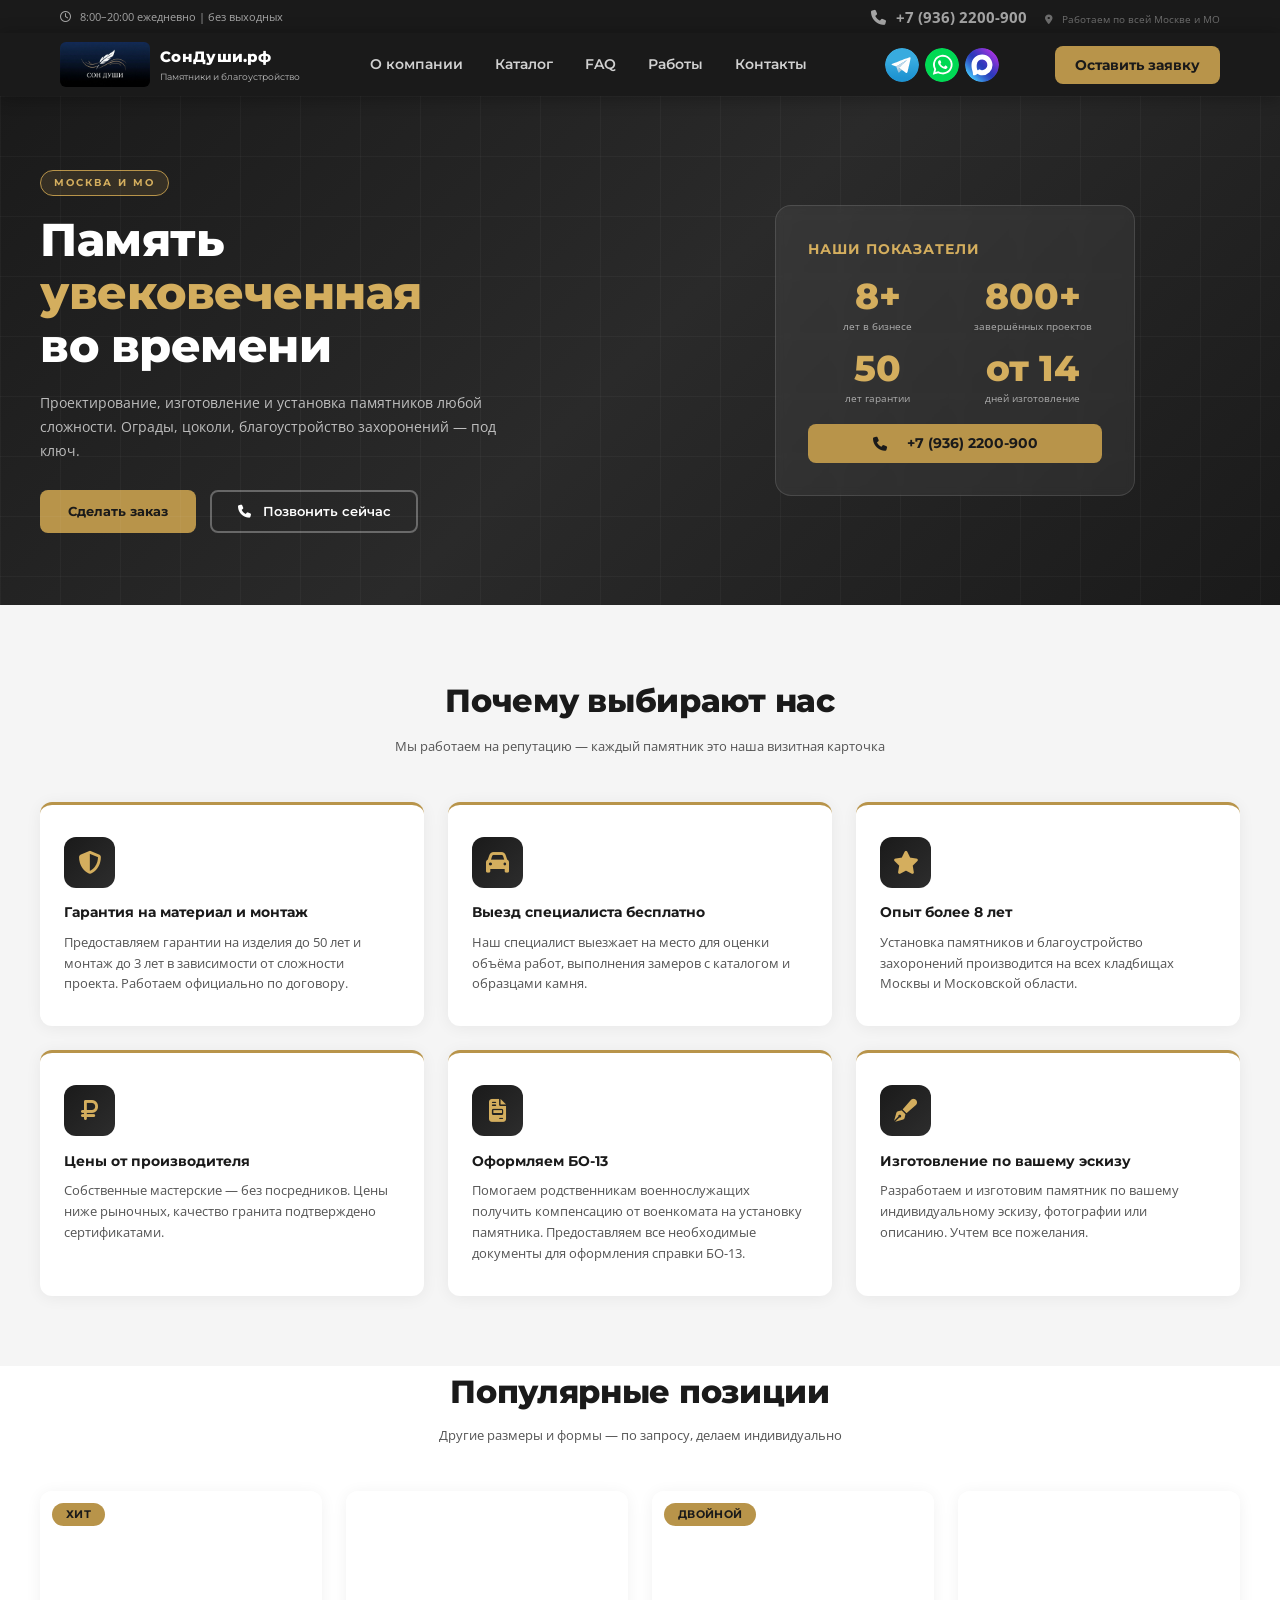
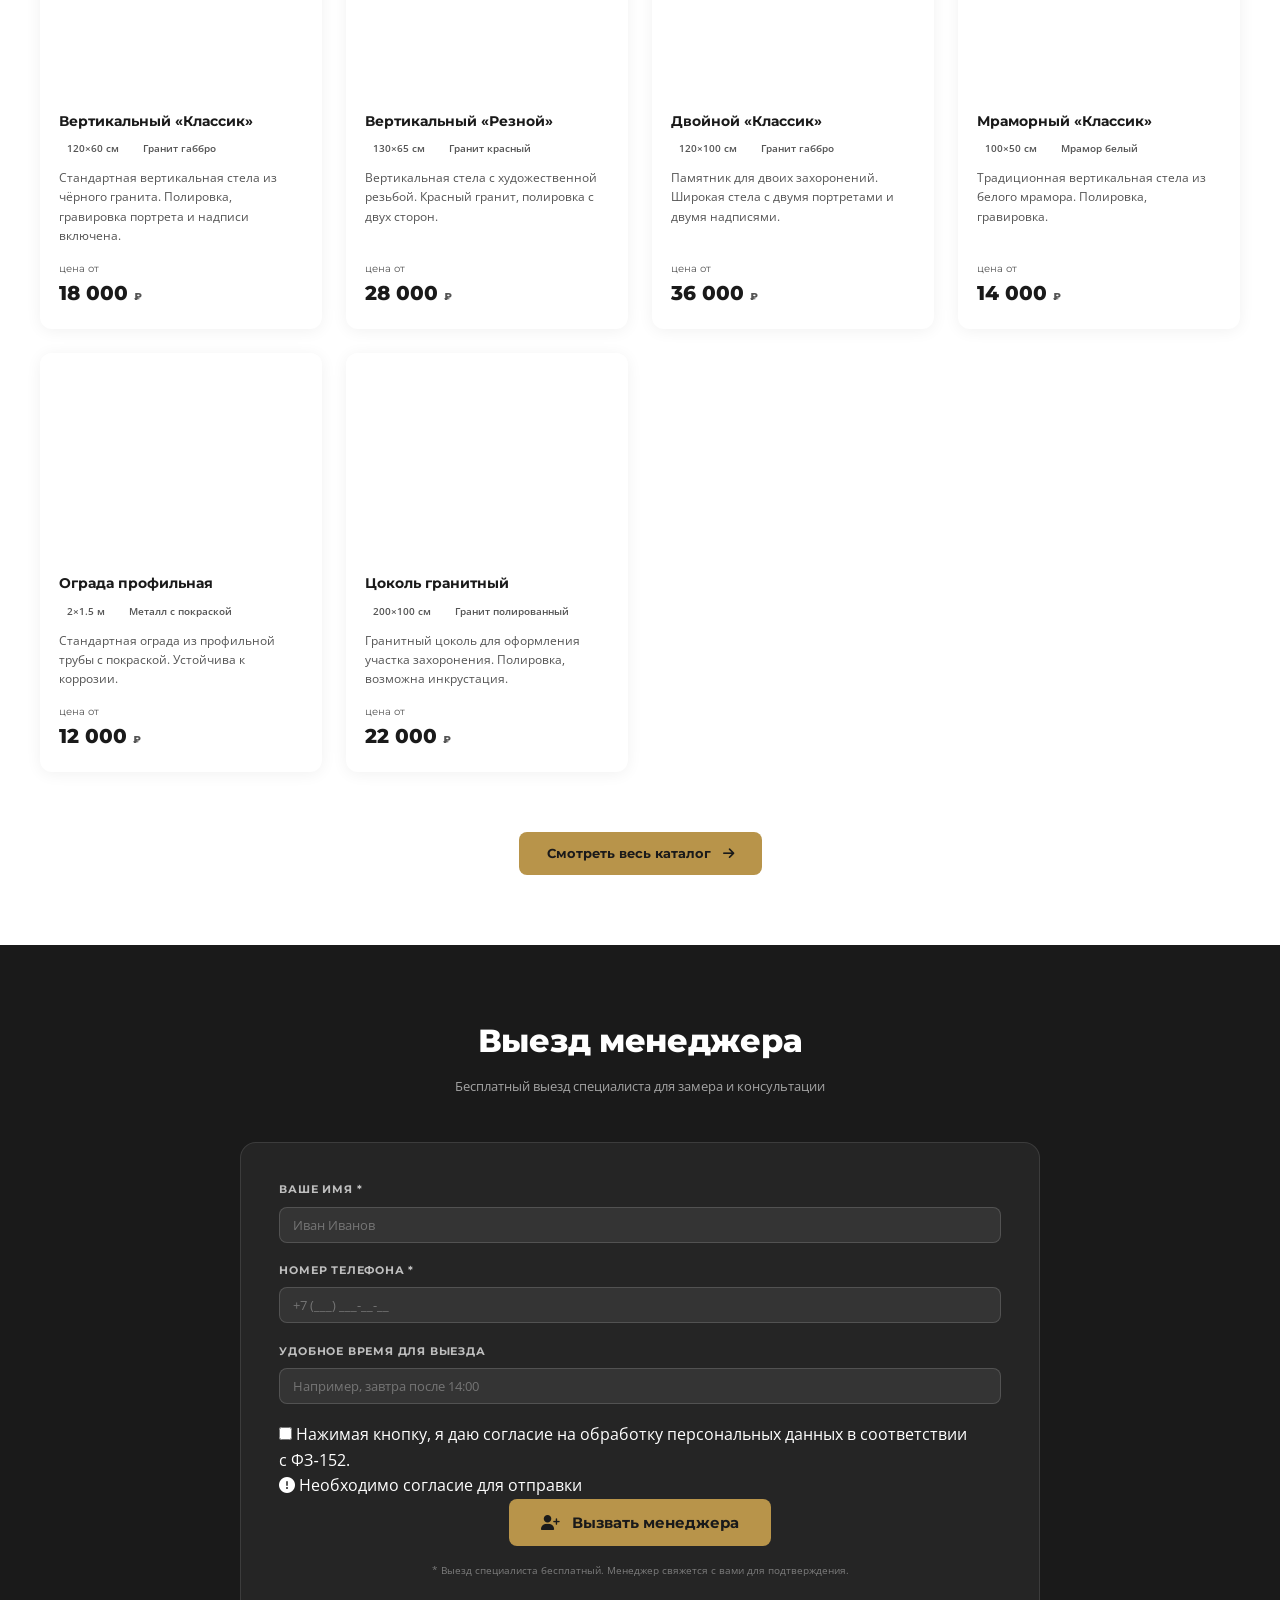
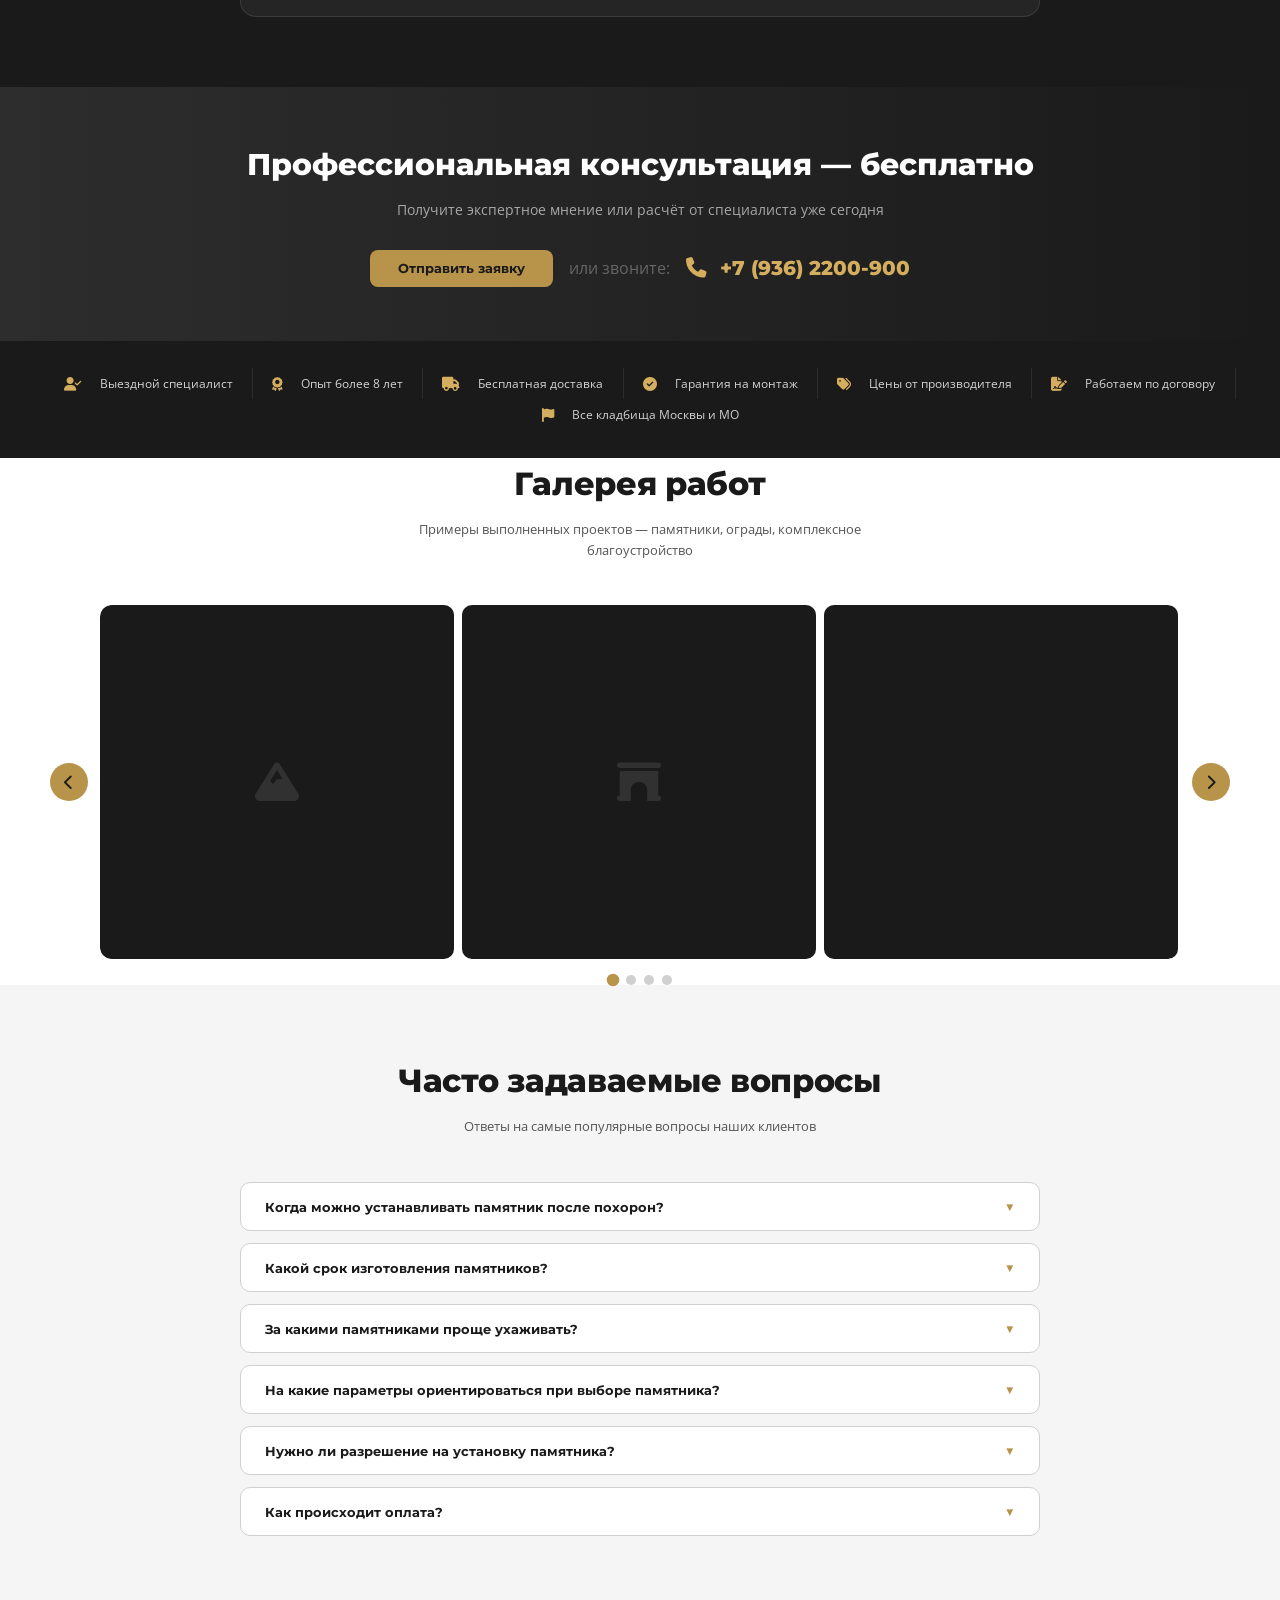
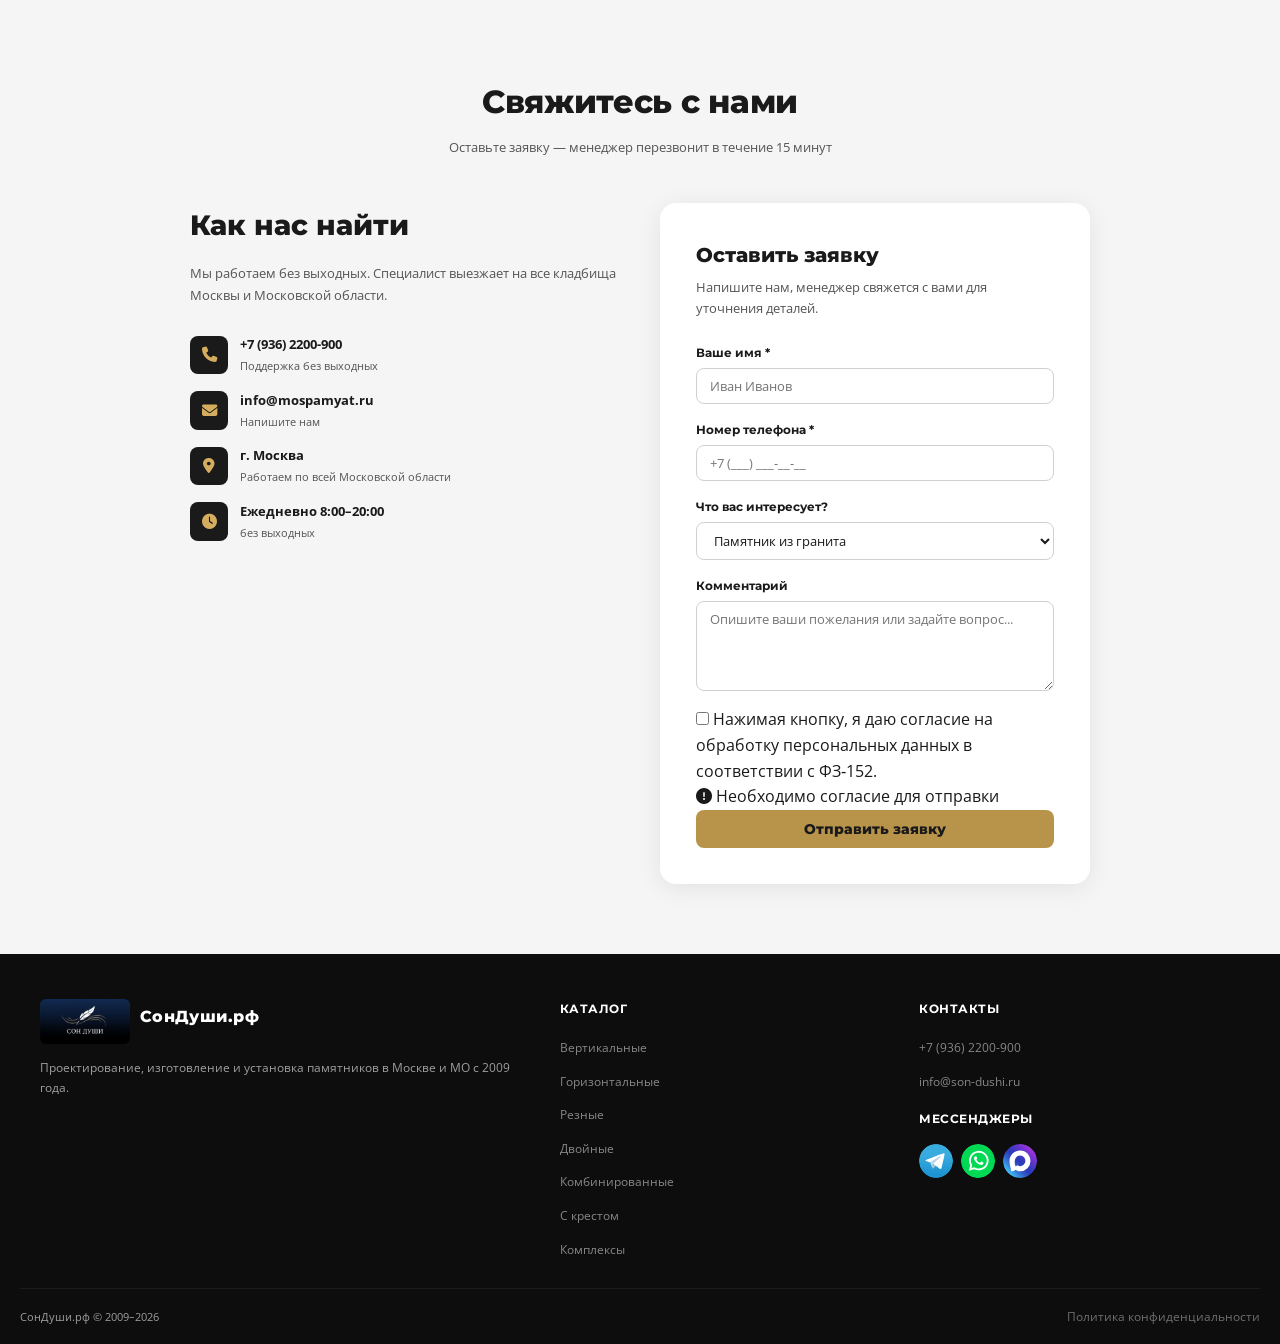
==== commit cad81f53: "php admin" ====
--- a/index.html
+++ b/index.html
@@ -292,105 +292,6 @@
                 <div class="gallery-item" data-index="10">
                     <img src="img/products-img/11.jpeg" alt="Ограда кованая" loading="lazy" onerror="this.style.display='none';this.parentElement.innerHTML='<i class=\'fas fa-fence\'></i>'">
                 </div>
-                <div class="gallery-item" data-index="0">
-                    <img src="img/products-img/1.jpeg" alt="Памятник «Классик»" loading="lazy" onerror="this.style.display='none';this.parentElement.innerHTML='<i class=\'fas fa-mountain\'></i>'">
-                </div>
-                <div class="gallery-item" data-index="1">
-                    <img src="img/products-img/2.jpeg" alt="Памятник «Резной»" loading="lazy" onerror="this.style.display='none';this.parentElement.innerHTML='<i class=\'fas fa-archway\'></i>'">
-                </div>
-                <div class="gallery-item" data-index="2">
-                    <img src="img/products-img/3.jpeg" alt="Памятник «Элит»" loading="lazy" onerror="this.style.display='none';this.parentElement.innerHTML='<i class=\'fas fa-fence\'></i>'">
-                </div>
-                <div class="gallery-item" data-index="3">
-                    <img src="img/products-img/4.jpeg" alt="Памятник «Стела»" loading="lazy" onerror="this.style.display='none';this.parentElement.innerHTML='<i class=\'fas fa-layer-group\'></i>'">
-                </div>
-                <div class="gallery-item" data-index="4">
-                    <img src="img/products-img/5.jpeg" alt="Ограда профильная" loading="lazy" onerror="this.style.display='none';this.parentElement.innerHTML='<i class=\'fas fa-tree\'></i>'">
-                </div>
-                <div class="gallery-item" data-index="5">
-                    <img src="img/products-img/6.jpeg" alt="Цоколь гранитный" loading="lazy" onerror="this.style.display='none';this.parentElement.innerHTML='<i class=\'fas fa-mountain\'></i>'">
-                </div>
-                <div class="gallery-item" data-index="6">
-                    <img src="img/products-img/7.jpeg" alt="Памятник с крестом" loading="lazy" onerror="this.style.display='none';this.parentElement.innerHTML='<i class=\'fas fa-cross\'></i>'">
-                </div>
-                <div class="gallery-item" data-index="7">
-                    <img src="img/products-img/8.jpeg" alt="Вазон гранитный" loading="lazy" onerror="this.style.display='none';this.parentElement.innerHTML='<i class=\'fas fa-candle-holder\'></i>'">
-                </div>
-                <div class="gallery-item" data-index="8">
-                    <img src="img/products-img/9.jpeg" alt="Памятник двойной" loading="lazy" onerror="this.style.display='none';this.parentElement.innerHTML='<i class=\'fas fa-mountain\'></i>'">
-                </div>
-                <div class="gallery-item" data-index="9">
-                    <img src="img/products-img/10.jpeg" alt="Мраморный памятник" loading="lazy" onerror="this.style.display='none';this.parentElement.innerHTML='<i class=\'fas fa-archway\'></i>'">
-                </div>
-                <div class="gallery-item" data-index="10">
-                    <img src="img/products-img/11.jpeg" alt="Ограда кованая" loading="lazy" onerror="this.style.display='none';this.parentElement.innerHTML='<i class=\'fas fa-fence\'></i>'">
-                </div>
-                <div class="gallery-item" data-index="0">
-                    <img src="img/products-img/1.jpeg" alt="Памятник «Классик»" loading="lazy" onerror="this.style.display='none';this.parentElement.innerHTML='<i class=\'fas fa-mountain\'></i>'">
-                </div>
-                <div class="gallery-item" data-index="1">
-                    <img src="img/products-img/2.jpeg" alt="Памятник «Резной»" loading="lazy" onerror="this.style.display='none';this.parentElement.innerHTML='<i class=\'fas fa-archway\'></i>'">
-                </div>
-                <div class="gallery-item" data-index="2">
-                    <img src="img/products-img/3.jpeg" alt="Памятник «Элит»" loading="lazy" onerror="this.style.display='none';this.parentElement.innerHTML='<i class=\'fas fa-fence\'></i>'">
-                </div>
-                <div class="gallery-item" data-index="3">
-                    <img src="img/products-img/4.jpeg" alt="Памятник «Стела»" loading="lazy" onerror="this.style.display='none';this.parentElement.innerHTML='<i class=\'fas fa-layer-group\'></i>'">
-                </div>
-                <div class="gallery-item" data-index="4">
-                    <img src="img/products-img/5.jpeg" alt="Ограда профильная" loading="lazy" onerror="this.style.display='none';this.parentElement.innerHTML='<i class=\'fas fa-tree\'></i>'">
-                </div>
-                <div class="gallery-item" data-index="5">
-                    <img src="img/products-img/6.jpeg" alt="Цоколь гранитный" loading="lazy" onerror="this.style.display='none';this.parentElement.innerHTML='<i class=\'fas fa-mountain\'></i>'">
-                </div>
-                <div class="gallery-item" data-index="6">
-                    <img src="img/products-img/7.jpeg" alt="Памятник с крестом" loading="lazy" onerror="this.style.display='none';this.parentElement.innerHTML='<i class=\'fas fa-cross\'></i>'">
-                </div>
-                <div class="gallery-item" data-index="7">
-                    <img src="img/products-img/8.jpeg" alt="Вазон гранитный" loading="lazy" onerror="this.style.display='none';this.parentElement.innerHTML='<i class=\'fas fa-candle-holder\'></i>'">
-                </div>
-                <div class="gallery-item" data-index="8">
-                    <img src="img/products-img/9.jpeg" alt="Памятник двойной" loading="lazy" onerror="this.style.display='none';this.parentElement.innerHTML='<i class=\'fas fa-mountain\'></i>'">
-                </div>
-                <div class="gallery-item" data-index="9">
-                    <img src="img/products-img/10.jpeg" alt="Мраморный памятник" loading="lazy" onerror="this.style.display='none';this.parentElement.innerHTML='<i class=\'fas fa-archway\'></i>'">
-                </div>
-                <div class="gallery-item" data-index="10">
-                    <img src="img/products-img/11.jpeg" alt="Ограда кованая" loading="lazy" onerror="this.style.display='none';this.parentElement.innerHTML='<i class=\'fas fa-fence\'></i>'">
-                </div>
-                <div class="gallery-item" data-index="0">
-                    <img src="img/products-img/1.jpeg" alt="Памятник «Классик»" loading="lazy" onerror="this.style.display='none';this.parentElement.innerHTML='<i class=\'fas fa-mountain\'></i>'">
-                </div>
-                <div class="gallery-item" data-index="1">
-                    <img src="img/products-img/2.jpeg" alt="Памятник «Резной»" loading="lazy" onerror="this.style.display='none';this.parentElement.innerHTML='<i class=\'fas fa-archway\'></i>'">
-                </div>
-                <div class="gallery-item" data-index="2">
-                    <img src="img/products-img/3.jpeg" alt="Памятник «Элит»" loading="lazy" onerror="this.style.display='none';this.parentElement.innerHTML='<i class=\'fas fa-fence\'></i>'">
-                </div>
-                <div class="gallery-item" data-index="3">
-                    <img src="img/products-img/4.jpeg" alt="Памятник «Стела»" loading="lazy" onerror="this.style.display='none';this.parentElement.innerHTML='<i class=\'fas fa-layer-group\'></i>'">
-                </div>
-                <div class="gallery-item" data-index="4">
-                    <img src="img/products-img/5.jpeg" alt="Ограда профильная" loading="lazy" onerror="this.style.display='none';this.parentElement.innerHTML='<i class=\'fas fa-tree\'></i>'">
-                </div>
-                <div class="gallery-item" data-index="5">
-                    <img src="img/products-img/6.jpeg" alt="Цоколь гранитный" loading="lazy" onerror="this.style.display='none';this.parentElement.innerHTML='<i class=\'fas fa-mountain\'></i>'">
-                </div>
-                <div class="gallery-item" data-index="6">
-                    <img src="img/products-img/7.jpeg" alt="Памятник с крестом" loading="lazy" onerror="this.style.display='none';this.parentElement.innerHTML='<i class=\'fas fa-cross\'></i>'">
-                </div>
-                <div class="gallery-item" data-index="7">
-                    <img src="img/products-img/8.jpeg" alt="Вазон гранитный" loading="lazy" onerror="this.style.display='none';this.parentElement.innerHTML='<i class=\'fas fa-candle-holder\'></i>'">
-                </div>
-                <div class="gallery-item" data-index="8">
-                    <img src="img/products-img/9.jpeg" alt="Памятник двойной" loading="lazy" onerror="this.style.display='none';this.parentElement.innerHTML='<i class=\'fas fa-mountain\'></i>'">
-                </div>
-                <div class="gallery-item" data-index="9">
-                    <img src="img/products-img/10.jpeg" alt="Мраморный памятник" loading="lazy" onerror="this.style.display='none';this.parentElement.innerHTML='<i class=\'fas fa-archway\'></i>'">
-                </div>
-                <div class="gallery-item" data-index="10">
-                    <img src="img/products-img/11.jpeg" alt="Ограда кованая" loading="lazy" onerror="this.style.display='none';this.parentElement.innerHTML='<i class=\'fas fa-fence\'></i>'">
-                </div>
             </div>
         </div>
 
--- a/css/style.css
+++ b/css/style.css
@@ -506,7 +506,6 @@
     border-radius: 12px;
     overflow: hidden;
     box-shadow: 0 2px 16px rgba(0,0,0,0.06);
-    border: 1px solid var(--border);
     transition: transform .2s, box-shadow .2s;
     display: flex;
     flex-direction: column;
@@ -525,11 +524,13 @@
 }
 .item-img img {
     width: 100%;
-    height: 100%;
-    object-fit: cover;
+    height: 350px;
+    object-fit: contain; 
     display: block;
-}
-.item-img i { font-size: clamp(40px, 5vw, 64px); color: rgba(255,255,255,0.1); }
+    padding: 16px; 
+    background: #fff; 
+}
+.item-img i { font-size: clamp(40px, 5vw, 64px); color: rgb(255, 255, 255); }
 .item-badge {
     position: absolute;
     top: 12px;
@@ -554,7 +555,7 @@
     flex-wrap: wrap;
 }
 .dim-tag {
-    background: var(--gray-bg);
+    background: var(--white);
     border-radius: 4px;
     padding: 2px 8px;
     font-size: clamp(10px, 0.7vw, 12px);
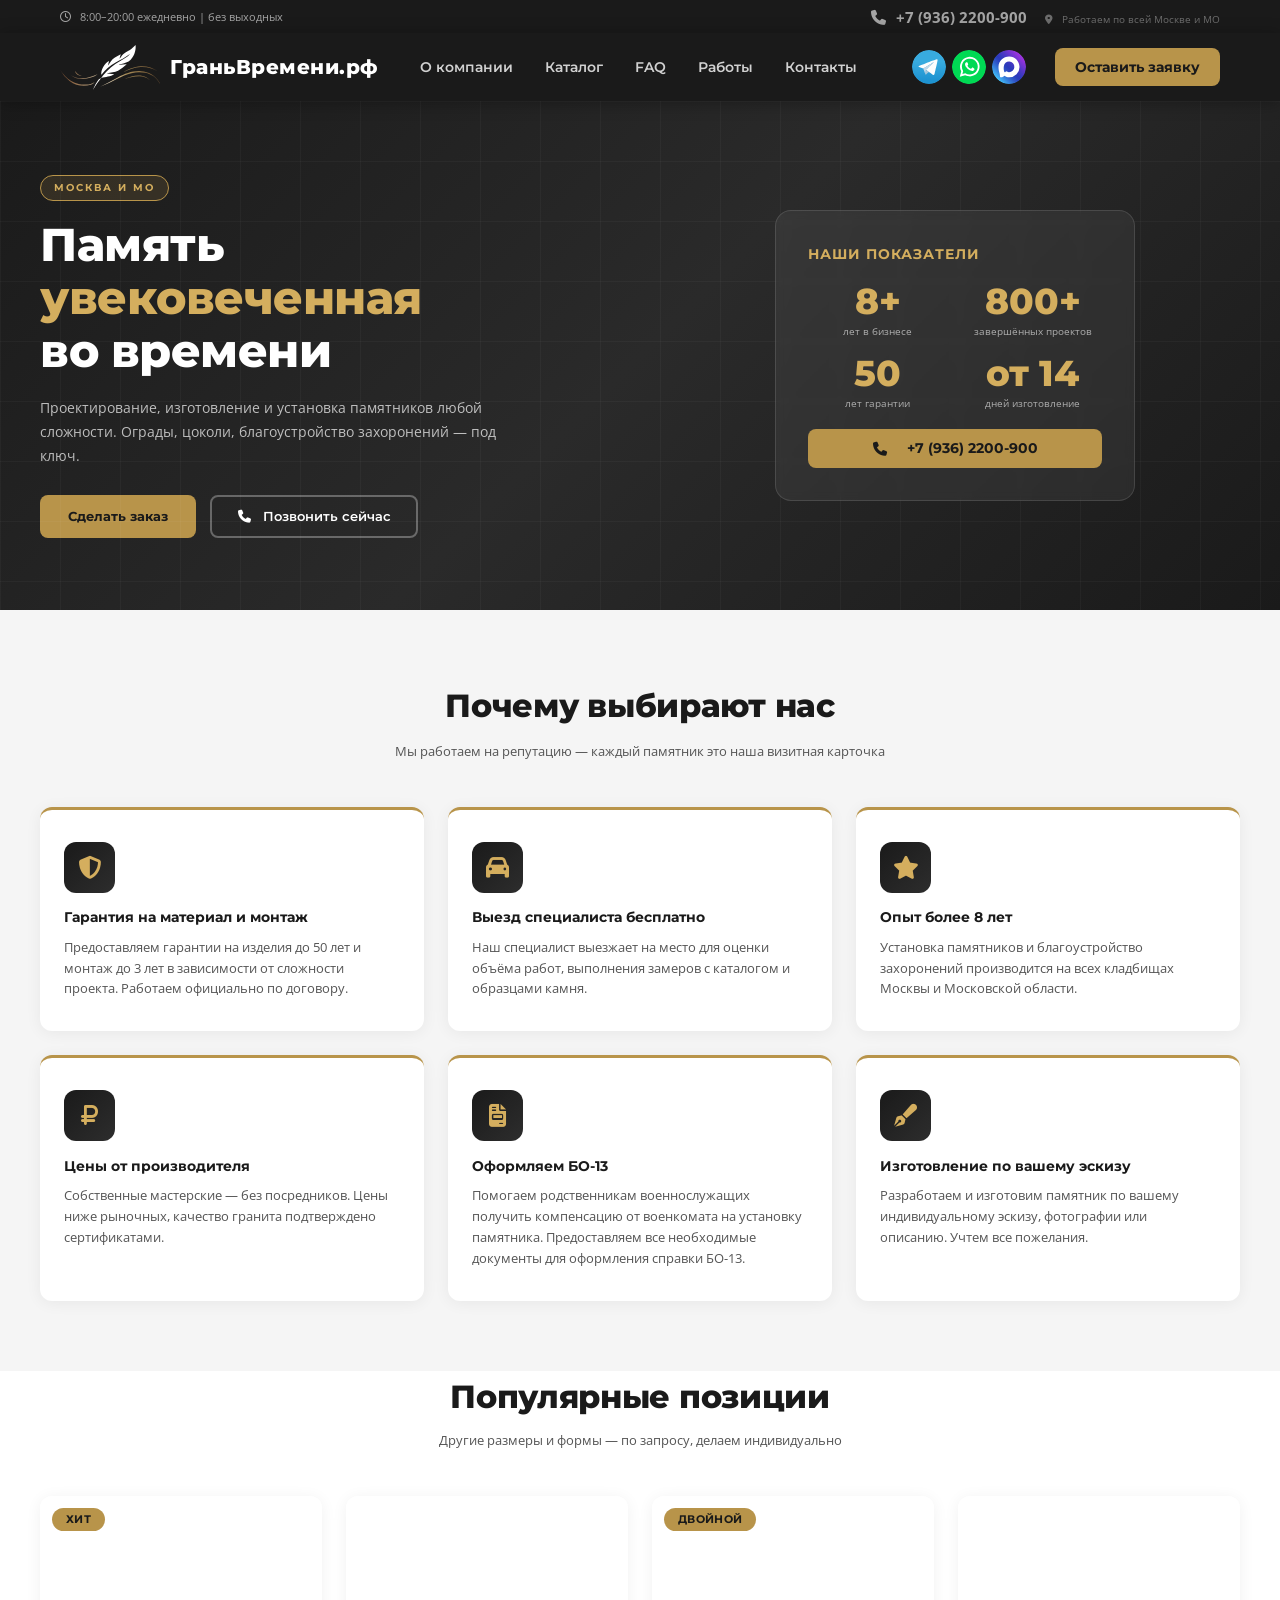
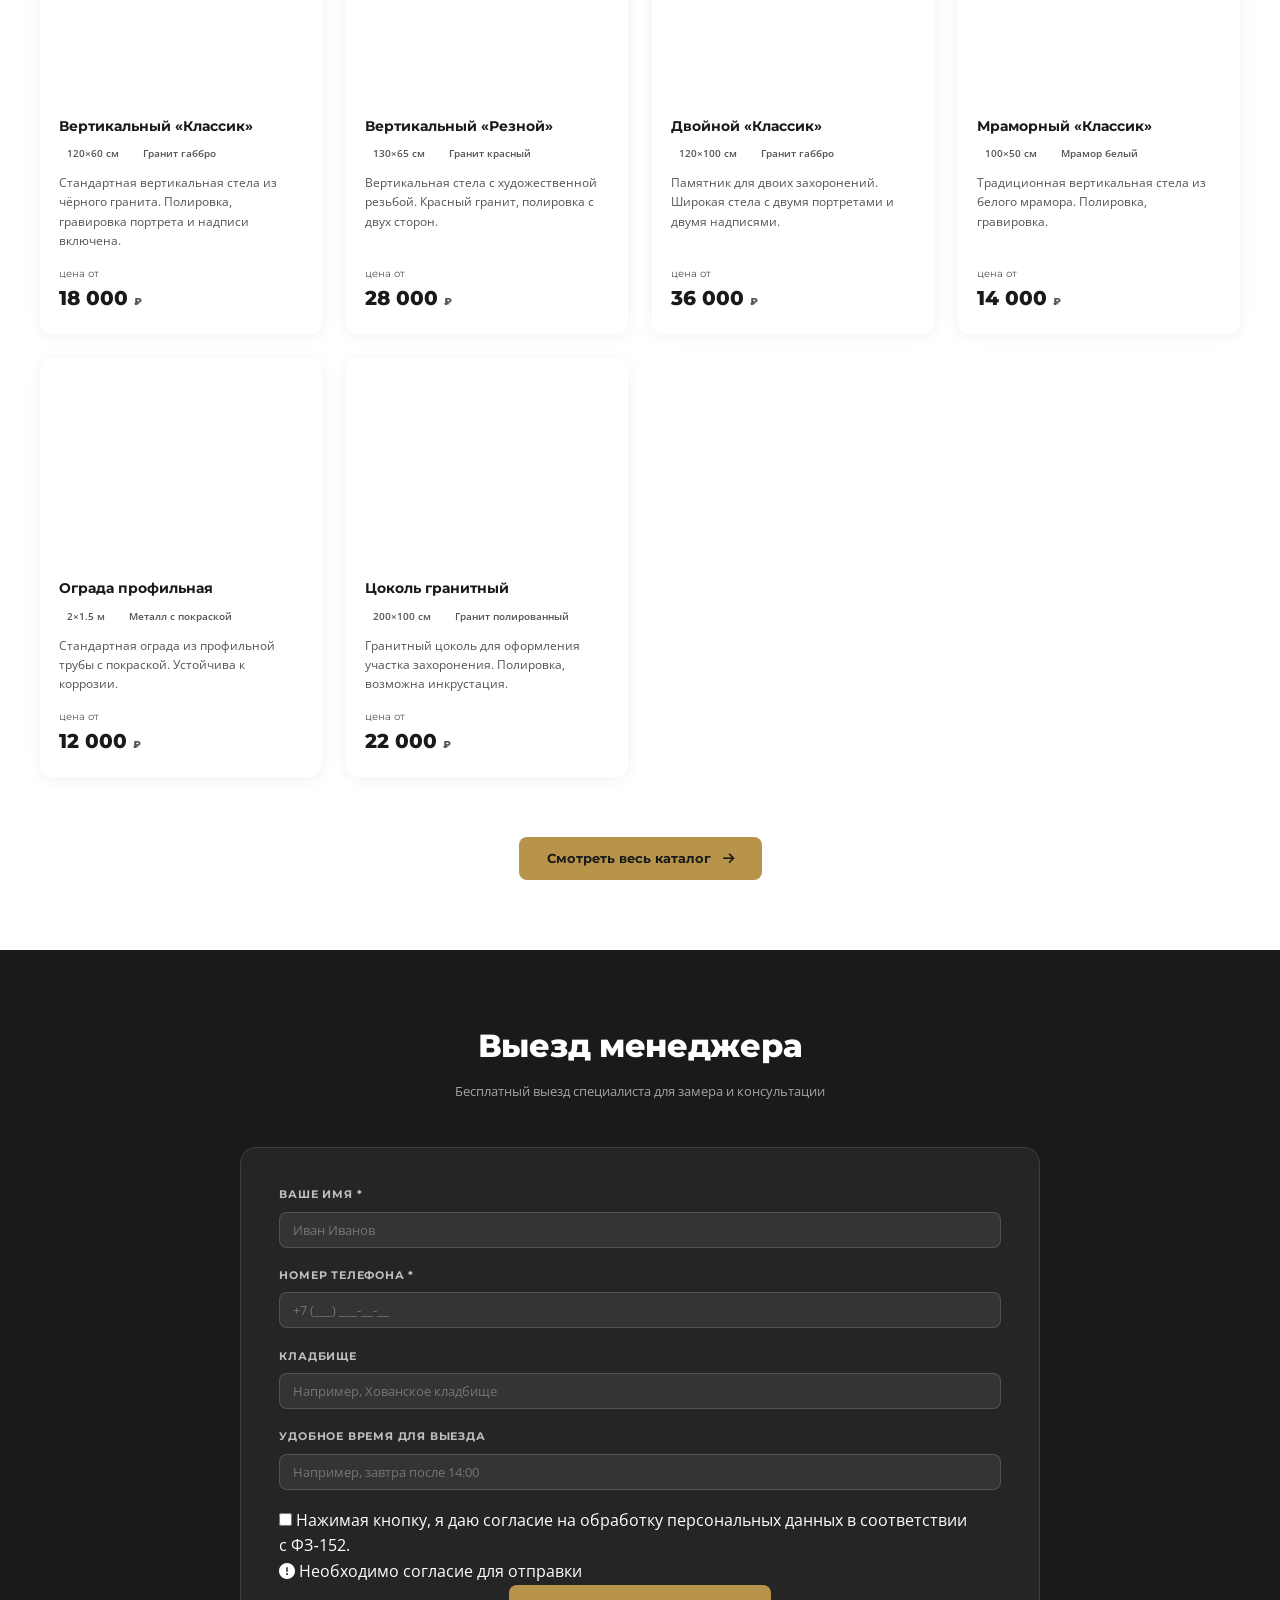
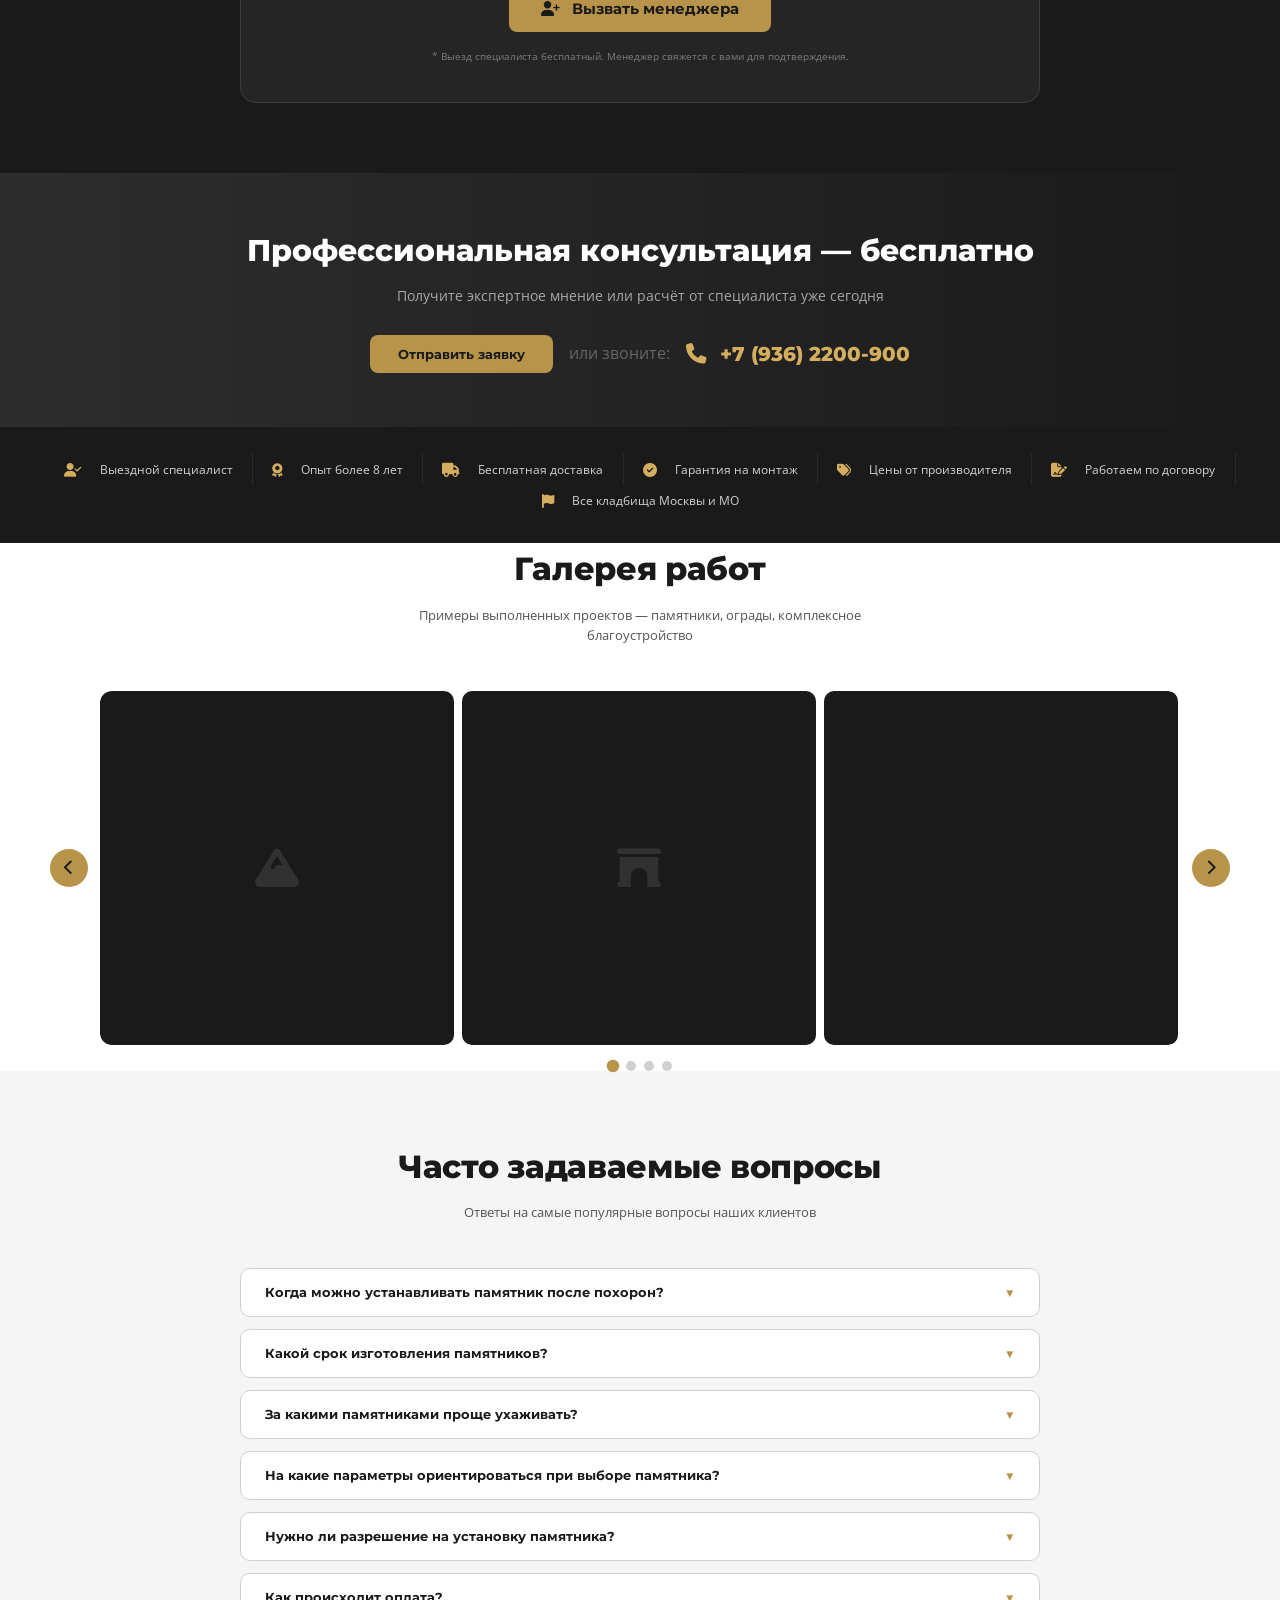
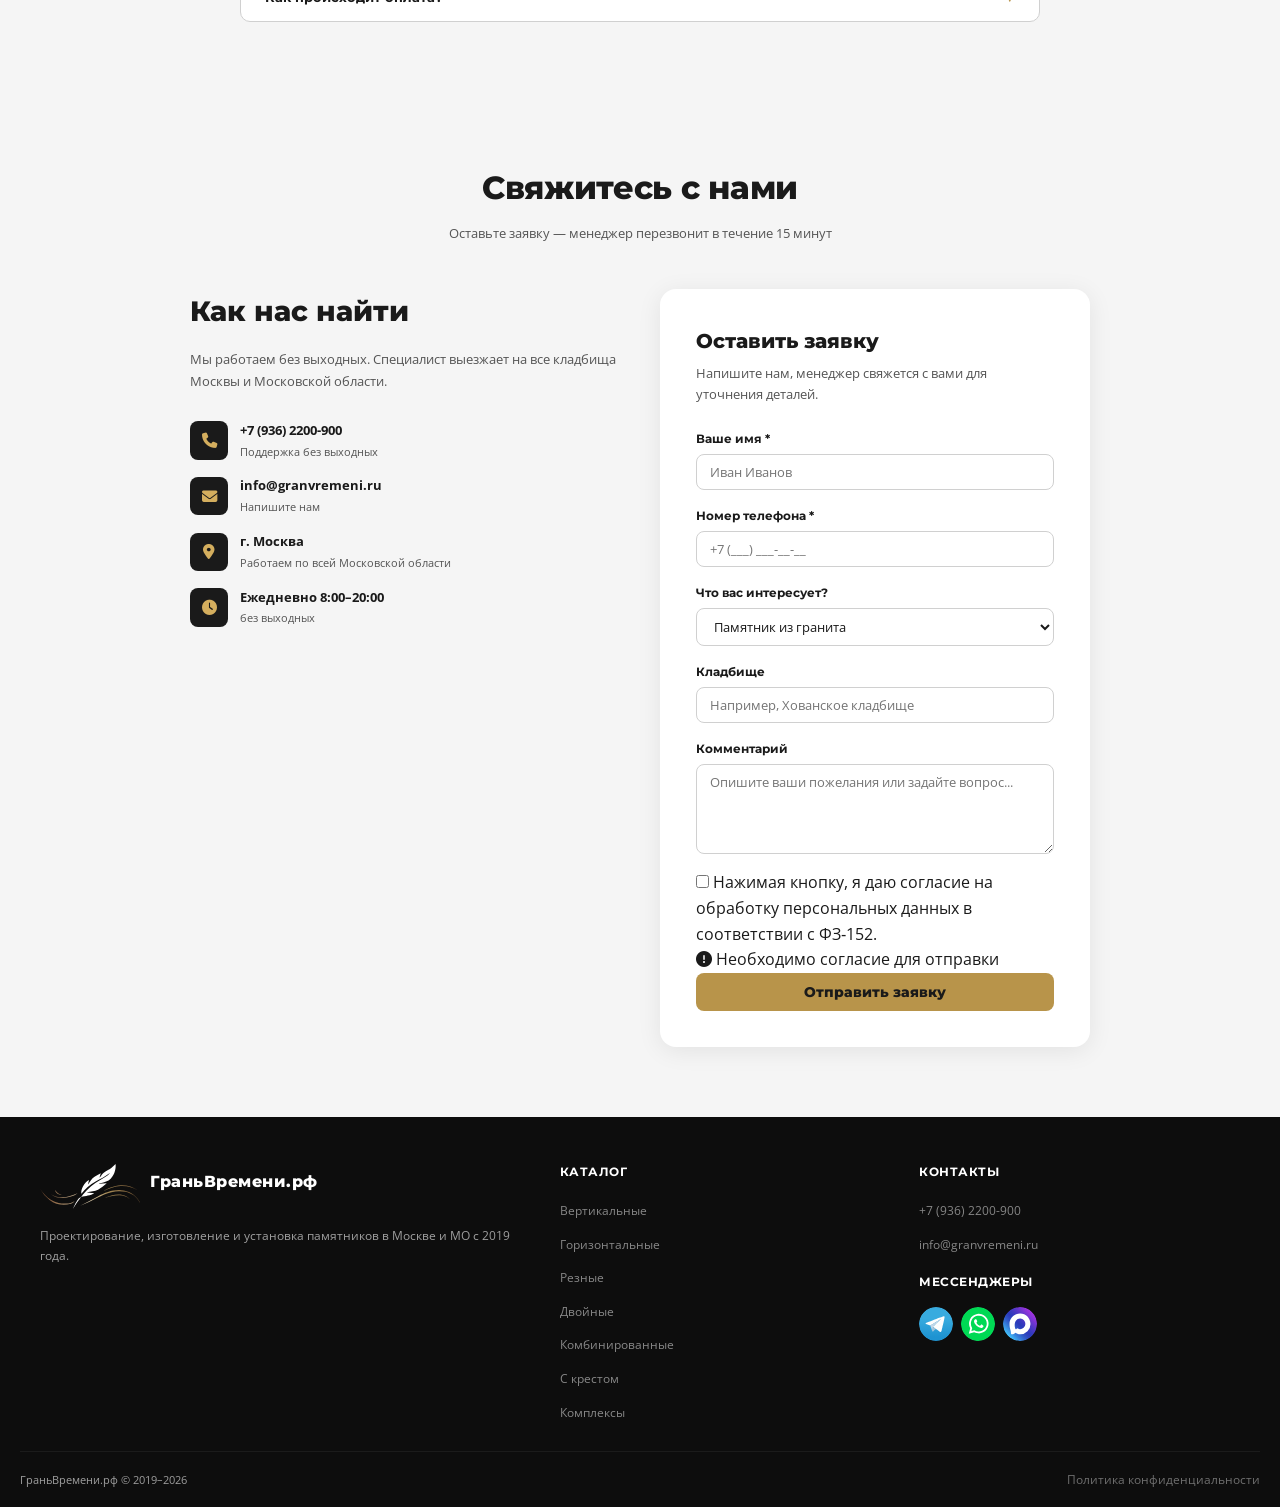
==== commit 6c8a50a5: "Правки" ====
--- a/index.html
+++ b/index.html
@@ -3,7 +3,7 @@
 <head>
     <meta charset="UTF-8">
     <meta name="viewport" content="width=device-width, initial-scale=1.0">
-    <title>МосПамять.рф — Установка памятников, оград, благоустройство захоронений</title>
+    <title>ГраньВремени.рф — Установка памятников, оград, благоустройство захоронений</title>
     <meta name="description" content="Проектирование, изготовление и установка памятников любой сложности в Москве. Установка оград, цоколя, монтаж и демонтаж.">
     <link rel="preconnect" href="https://fonts.googleapis.com">
     <link rel="preconnect" href="https://fonts.gstatic.com" crossorigin>
@@ -199,6 +199,10 @@
             <div class="calc-field full">
                 <label class="calc-label">Номер телефона *</label>
                 <input type="tel" id="cbphone" class="calc-input" placeholder="+7 (___) ___-__-__">
+            </div>
+            <div class="calc-field full">
+                <label class="calc-label">Кладбище</label>
+                <input type="text" id="cbcemetery" class="calc-input" placeholder="Например, Хованское кладбище">
             </div>
             <div class="calc-field full">
                 <label class="calc-label">Удобное время для выезда</label>
@@ -400,7 +404,7 @@
                 <div class="cdet">
                     <div class="cdet-icon"><i class="fas fa-envelope"></i></div>
                     <div>
-                        <strong><a href="#" onclick="event.preventDefault(); openEmailModal();">info@mospamyat.ru</a></strong>
+                        <strong><a href="#" onclick="event.preventDefault(); openEmailModal();">info@granvremeni.ru</a></strong>
                         <span>Напишите нам</span>
                     </div>
                 </div>
@@ -444,6 +448,10 @@
                     </select>
                 </div>
                 <div class="form-group">
+                    <label>Кладбище</label>
+                    <input type="text" id="fcemetery" placeholder="Например, Хованское кладбище">
+                </div>
+                <div class="form-group">
                     <label>Комментарий</label>
                     <textarea id="fcomment" placeholder="Опишите ваши пожелания или задайте вопрос..."></textarea>
                 </div>
@@ -500,6 +508,10 @@
                 <input type="tel" id="mphone" placeholder="+7 (___) ___-__-__">
             </div>
             <div class="form-group">
+                <label style="color:var(--dark);font-weight:700;font-size:13px;font-family:'Montserrat',sans-serif;">Кладбище</label>
+                <input type="text" id="mcemetery" placeholder="Например, Хованское кладбище">
+            </div>
+            <div class="form-group">
                 <label style="color:var(--dark);font-weight:700;font-size:13px;font-family:'Montserrat',sans-serif;">Что интересует?</label>
                 <select id="mtype">
                     <option>Памятник из гранита</option>
@@ -524,7 +536,7 @@
         <p style="margin-bottom:20px; color:var(--text-light);">Скопируйте адрес или откройте в Gmail</p>
         <div style="background:var(--gray-bg); border-radius:12px; padding:16px; margin-bottom:20px; word-break:break-all;">
             <span style="font-size:18px; font-weight:600; font-family:'Montserrat',sans-serif; color:var(--dark);">
-                info@granitpenza.ru
+                info@granvremeni.ru
             </span>
         </div>
         <div style="display:flex; gap:10px; flex-wrap:wrap; justify-content:center;">
